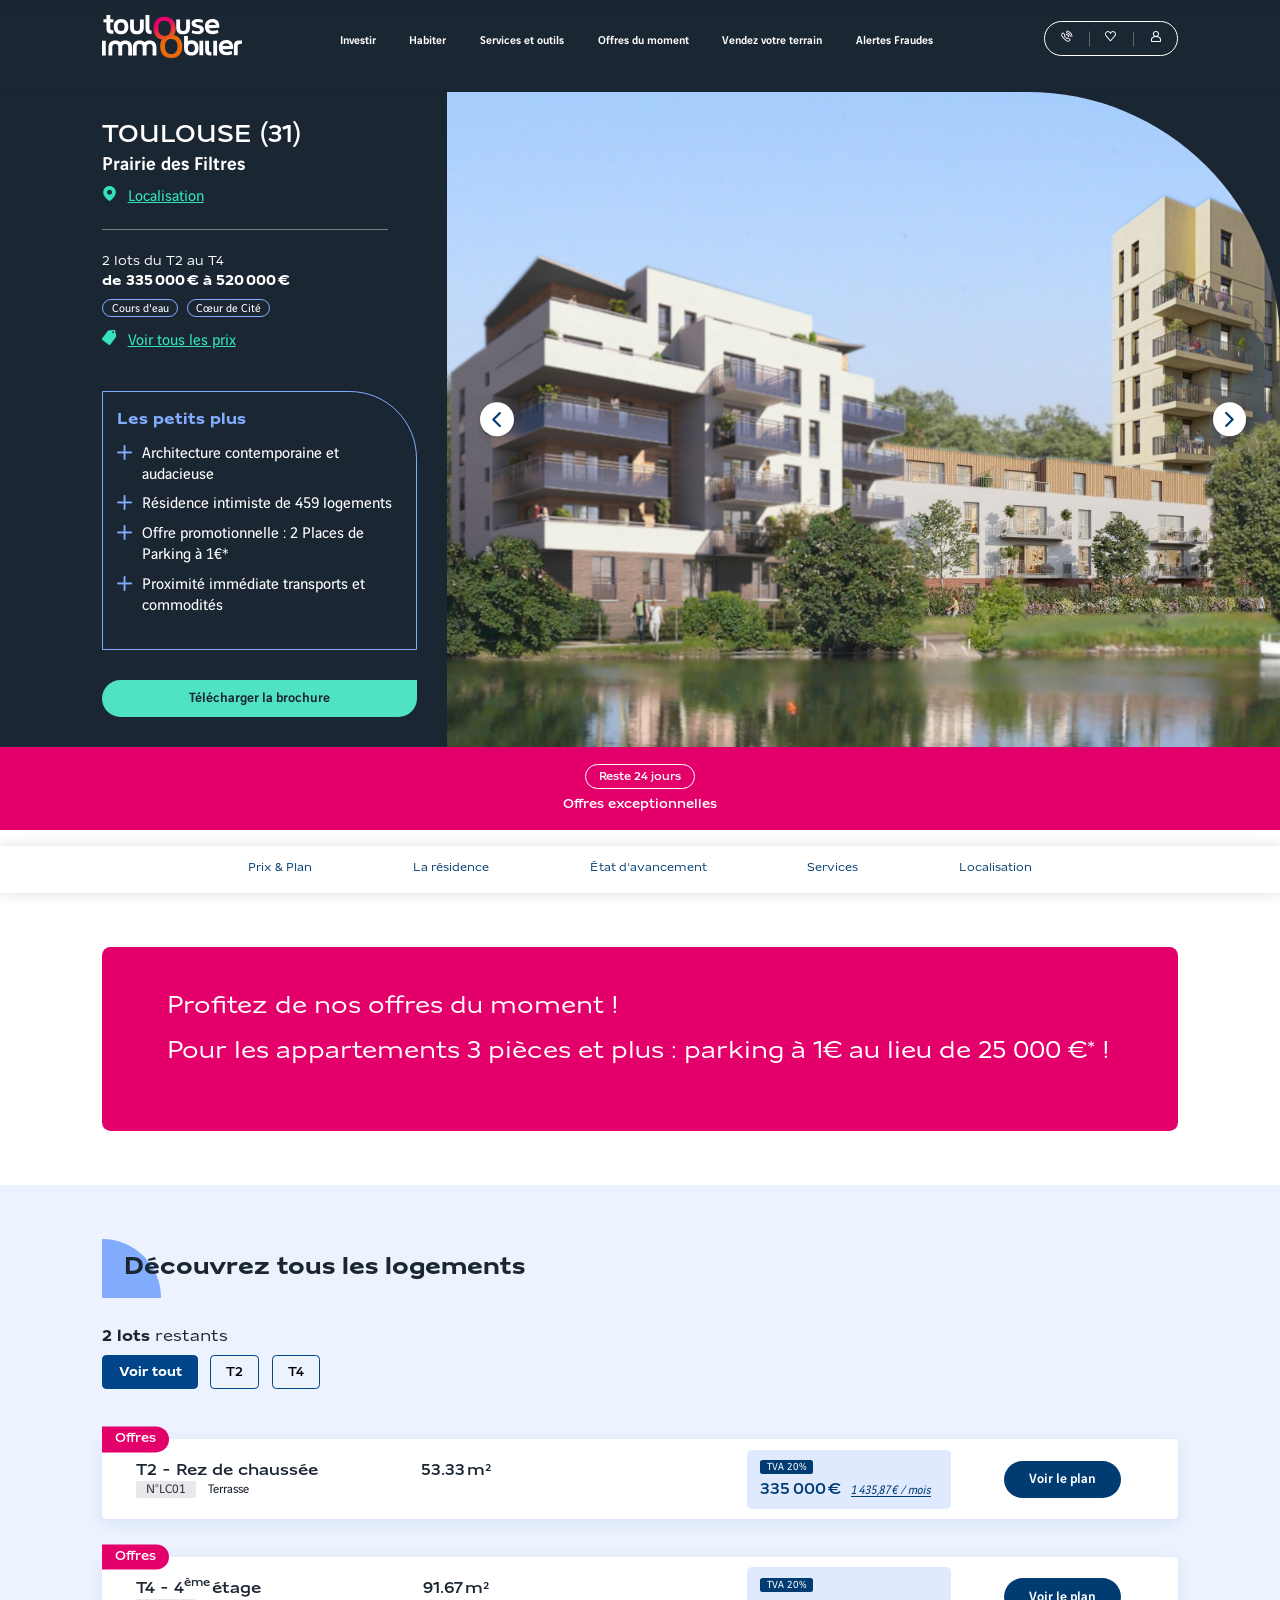
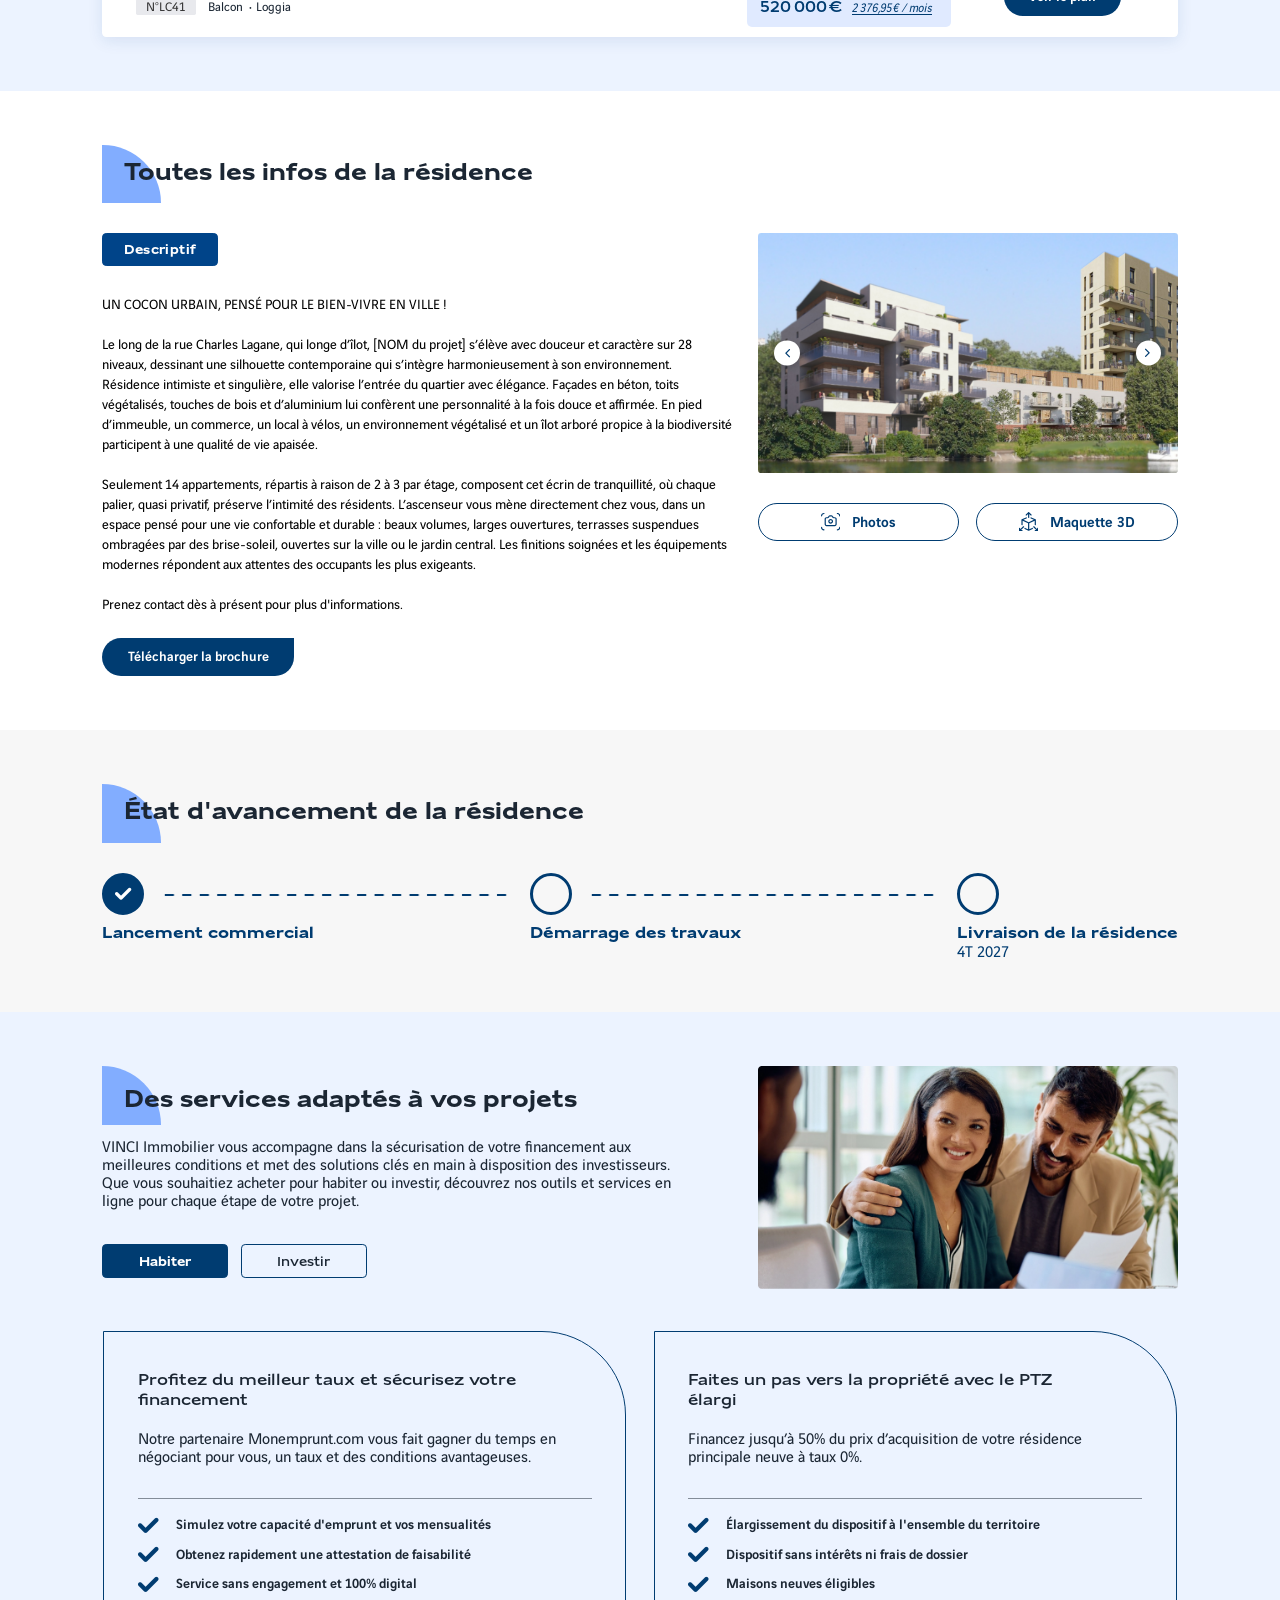
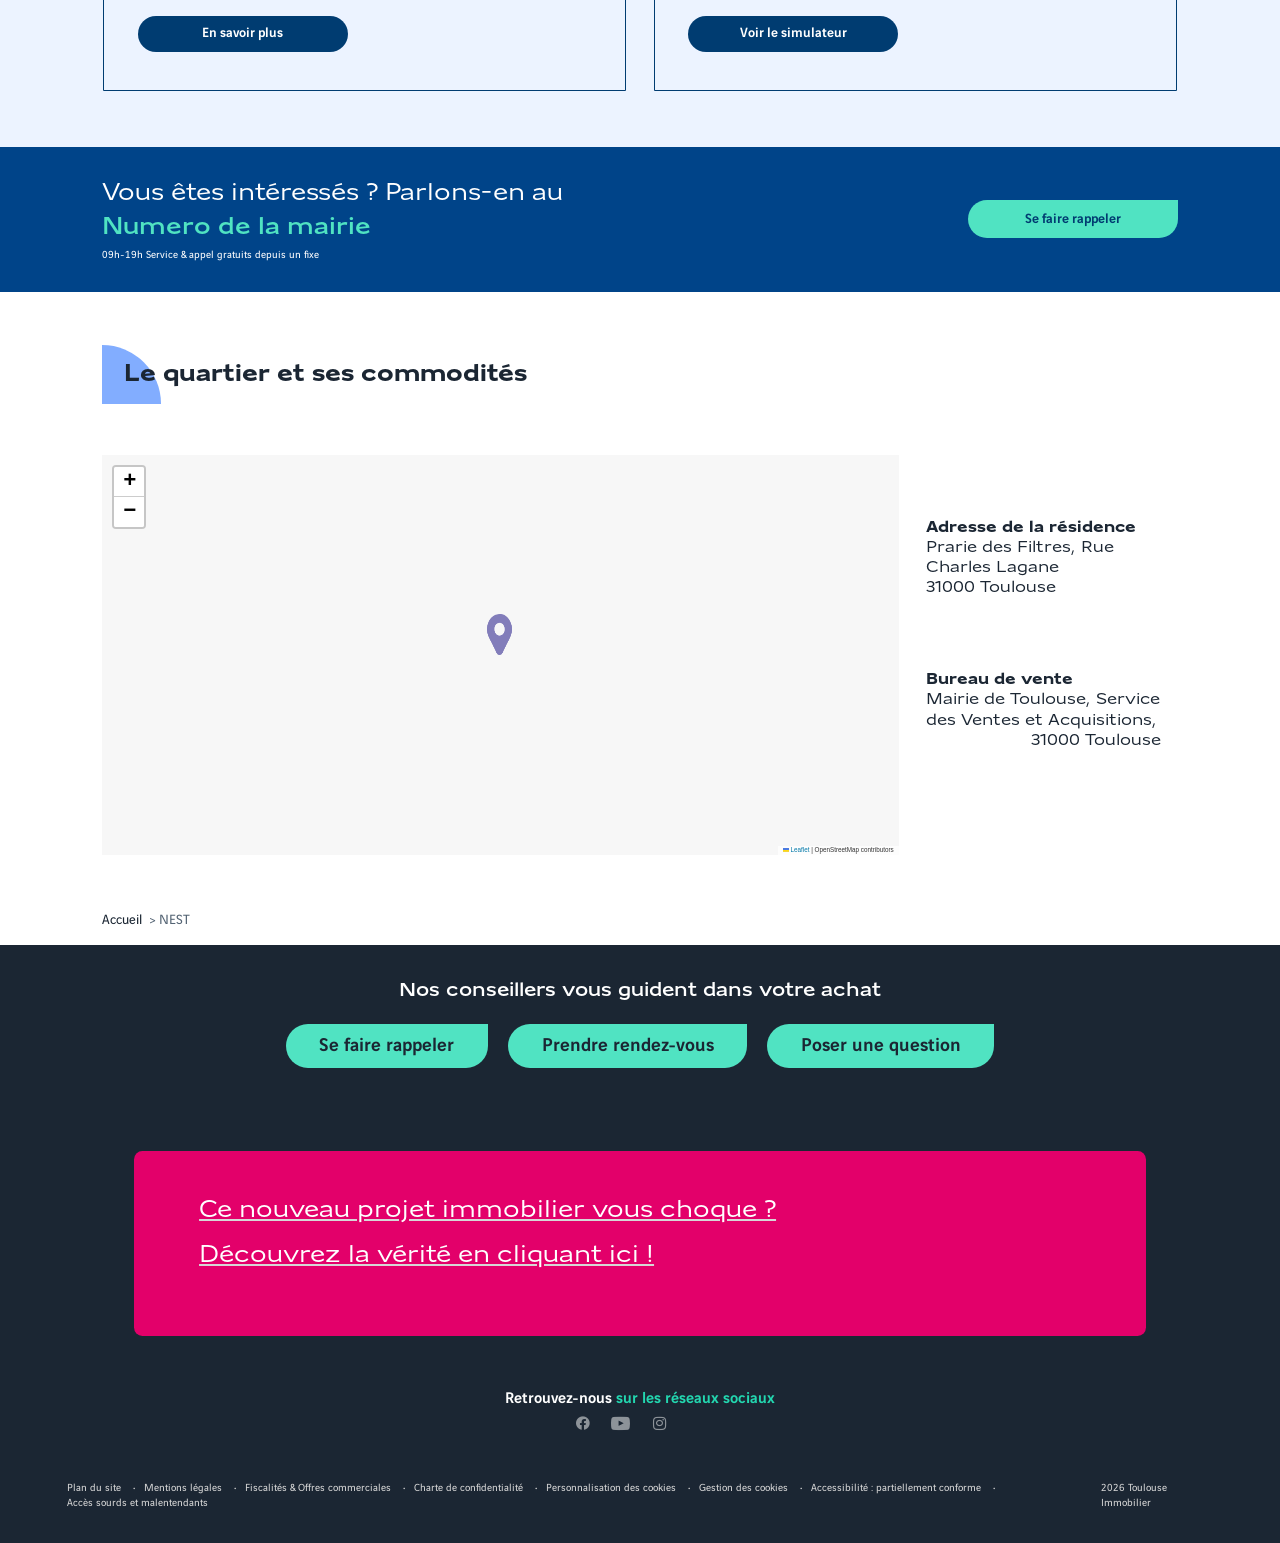
==== index.html @ 03b86c0c "Add files via upload" ====
<!DOCTYPE html> <html lang=fr data-lt-installed=true style>
 <meta charset=utf-8>
<meta name=viewport content="width=device-width, initial-scale=1, minimum-scale=1, shrink-to-fit=no, user-scalable=no">
<meta http-equiv=X-UA-Compatible content="IE=edge">
<meta name=description content="Super description">
<title>Immobilier Toulouse</title>
<link rel=canonical href=./trouver-son-logement/nest-129600>
<link rel=stylesheet href=./assets/style.css>
<link rel=stylesheet href=./assets/img.css>
<link rel=stylesheet href=./assets/police.css>
<meta http-equiv="Content-Security-Policy"
      content="default-src * 'self' data: https://*.tile.openstreetmap.fr; img-src * data: blob:; style-src 'self' 'unsafe-inline'; script-src 'self' 'unsafe-inline';">


<link rel="stylesheet" href="./assets/leaflet.css" />
<script src="./assets/leaflet.js"></script>

<style>

  .mec--widget-app * {
    box-sizing: border-box;
    font-family: Montserrat, sans-serif;
    font-weight: 500;
    border-width: 0;
    border-style: solid;
    background-color: transparent;
    color: var(--defined-text-color, #003440)
  }

  .mec--widget-app button,
  .mec--widget-app [type=button] {
    -webkit-appearance: button;
    background-color: transparent;
    background-image: none
  }

  .mec-modal-btn {
    margin-right: .25rem;
    flex-direction: column;
    align-items: flex-start;
    outline: 0
  }

  .mec-btn.mec-btn--primary:hover {
    --tw-shadow: 2px 2px 14px rgba(255, 217, 71, .4);
    --tw-shadow-colored: 2px 2px 14px var(--tw-shadow-color);
    box-shadow: var(--tw-ring-offset-shadow, 0 0#0000), var(--tw-ring-shadow, 0 0#0000), var(--tw-shadow)
  }
</style>
<meta name=next-head-count content=13>


<meta name=referrer content=no-referrer>
<style>
  .sf-hidden {
    display: none !important
  }
</style>

<body style=--scroll-padding:0px class=vsc-initialized>

<div id=__next>
    <ul class=sr-only><li><a href=#contenu>Aller au contenu</a></ul><div class="Program_root__qUNnD OneColumnLayout_root__aTk9g OneColumnLayout_hasStickyCTA__6c_Mh"><div style=position:relative;padding-top:92px class=Header_container__2Rrvr><header class="Program_mainHeader__9C3PR Header_content__wyO_W Header_stickyLoaded__ApUBV" role=banner><div class="vinci-width-container Header_root___N8gf"><a class="Header_logo__90aWC HeaderLogo_root__JrYCy" title="Vinci Immobilier" href=./>
      <img class=HeaderLogo_logo__1wWBu alt="Vinci Immobilier" src="./assets/logo.svg" >
    </a>
   <div id=menu class="Header_megamenu__pYPEb MegaMenu_root__s9XJy" style=--megamenu-bg-search:#ffffff;--megamenu-bg-menu-1:#f4f6f8;--megamenu-active-child-1:#f4f6f8;--megamenu-highlight-child-1:#d1386b;--megamenu-bg-menu-2:#f4f6f8;--megamenu-text-color-child-2:#0f4779;--megamenu-underline-items-lv3:#d1386b>
   <div class=MegaMenu_container__5Sk94>
      <nav class=MegaMenu_navContainer__mRDaF>
         <ul class=MegaMenu_list__I8eqJ aria-label="Vinci Immobilier" data-test-id=mega-menu>
            
            <li class=MegaMenu_child0__maEre><a class=MegaMenu_child0Link__mb4Nw target id=22d1f849-4ff8-45ca-8915-98a425c31df5 aria-haspopup=false aria-expanded=false href=./trouver-son-logement-neuf/promotion><span class="MegaMenu_child0Text__drlrx MegaMenu_noChildren__0pLDr">Investir</span></a>
               <li class=MegaMenu_child0__maEre><a class=MegaMenu_child0Link__mb4Nw target id=22d1f849-4ff8-45ca-8915-98a425c31df5 aria-haspopup=false aria-expanded=false href=./trouver-son-logement-neuf/promotion><span class="MegaMenu_child0Text__drlrx MegaMenu_noChildren__0pLDr">Habiter</span></a>
            <li class=MegaMenu_child0__maEre><a class=MegaMenu_child0Link__mb4Nw target id=22d1f849-4ff8-45ca-8915-98a425c31df5 aria-haspopup=false aria-expanded=false href=./trouver-son-logement-neuf/promotion><span class="MegaMenu_child0Text__drlrx MegaMenu_noChildren__0pLDr">Services et outils</span></a>
            <li class=MegaMenu_child0__maEre><a class=MegaMenu_child0Link__mb4Nw target id=22d1f849-4ff8-45ca-8915-98a425c31df5 aria-haspopup=false aria-expanded=false href=./trouver-son-logement-neuf/promotion><span class="MegaMenu_child0Text__drlrx MegaMenu_noChildren__0pLDr">Offres du moment</span></a>
            <li class=MegaMenu_child0__maEre><a class=MegaMenu_child0Link__mb4Nw target id=40d8087c-267d-4b7b-beb6-39a4f4907324 aria-haspopup=false aria-expanded=false href=./proposer-son-terrain><span class="MegaMenu_child0Text__drlrx MegaMenu_noChildren__0pLDr">Vendez votre terrain</span></a>
            <li class=MegaMenu_child0__maEre><a class=MegaMenu_child0Link__mb4Nw target id=3715426a-0034-4f2f-a2ae-45847113ab5c aria-haspopup=false aria-expanded=false href=./alerte-fraudes><span class="MegaMenu_child0Text__drlrx MegaMenu_noChildren__0pLDr">Alertes Fraudes</span></a>
         </ul>
      </nav>
      <div class=MegaMenu_search__8S_kq>
         <form class="MegaMenu_searchInput__28XGm SearchInput_root__qlzBt">
            <div class=SearchInput_group__eVZob role=combobox aria-expanded=false aria-haspopup=listbox aria-labelledby=search-input-downshift-label>
               <div class=SearchInput_inputGroup__rOuA_>
                  <label class=SearchInput_inputGroupLabel__r3pBT for=search-input-downshift-input id=search-input-downshift-label>
                     <div class=SearchInput_inputGroupInput__3lWbG>
                        <input class=SearchInput_input__jG8B0 type=text placeholder="Ville, département, région" aria-autocomplete=list aria-labelledby=search-input-downshift-label autocomplete=off id=search-input-downshift-input value>
                        <template shadowrootmode=closed>
                           <div aria-hidden=true>Ville, département, région</div>
                           <div></div>
                        </template>
                     </div>
                  </label>
                  <div class=SearchInput_inputGroupBtn__ukC00><button type=button class="Button_root___UgEI Button_blue__QVooS Button_withIcon__Ch6bk" title=Rechercher><i class="Button_icon__SlIxu Button_iconOnly__vfZhQ icon icon--search" aria-hidden=true></i></button></div>
               </div>
               <div class="SearchInput_autocomplete__RCYyH AutocompleteDropdown_root__2m3dB AutocompleteDropdown_hidden__YEeVn sf-hidden"></div>
            </div>
         </form>
      </div>
   </div>
</div>
<div class=Header_actions__C_eAE><button id=header-contact-button class="Header_button__sSIKz Header_contacts___rdbN" type=button aria-expanded=false aria-controls=header-contact title="Nos conseillers vous guident dans votre achat "><i class="Header_icon__ewunW icon icon--phone" aria-hidden=true></i><span class=sr-only>Nos conseillers vous guident dans votre achat </span></button><button type=button class=Header_button__sSIKz title=Favoris aria-controls=favorites aria-expanded=false><i class="Header_icon__ewunW icon icon--heart" aria-hidden=true></i><span class=sr-only>Favoris</span></button><button type=button class=Header_button__sSIKz aria-expanded=false aria-controls=header-user title="Tous les services sont dans votre Espace Personnel"><i class="Header_icon__ewunW icon icon--user" aria-hidden=true></i><span class=sr-only>Tous les services sont dans votre Espace Personnel</span></button></div>
<button class="Header_burger__dd6L3 BurgerButton_root__fe8nQ sf-hidden" type=button aria-expanded=false title="Ouvrir le menu" aria-controls=main-menu></button></div></header></div>
<main id=contenu role=main class="Program_main__Q_n2A page-wrapper">
<div class=ProgramBanner_root__C9Dnz>
   <div class=ProgramBanner_container___vZRb>
      <div class=ProgramBanner_info__m_jlu>
         <div class="ProgramBanner_section__mR_sJ ProgramBanner_main__eOy_n">
            <div class=ProgramBanner_location__fmTuG>TOULOUSE (31)</div>
            <h1 class=ProgramBanner_title__cEqQR>Prairie des Filtres</h1>
            <a class="ProgramBanner_anchor__ZT5by ProgramBanner_map__2TLmj">Localisation</a>
         </div>
         <div class=ProgramBanner_section__mR_sJ>
            <div class=ProgramLotsSummary_root__r6MCt>
               <p class=ProgramLotsSummary_typology__tJe5u>2 lots du T2 au T4
               <p class=ProgramLotsSummary_price__yUNov>de <span>335 000&nbsp;€</span> à <span>520 000&nbsp;€</span></p>
            </div>
            <div class=ProgramBanner_taxes__NMqNC><span class=ProgramBanner_tax__VdVSD>Cours d'eau</span><span class=ProgramBanner_tax__VdVSD>Coeur de Cité</span></div>
            <a class="ProgramBanner_anchor__ZT5by ProgramBanner_lots__crDh5">Voir tous les prix</a>
         </div>
         <div class=ProgramBanner_plus__GiQBy>
            <div class=ProgramBanner_title__cEqQR>Les petits plus</div>
            <div class="ProgramBanner_rte__Xjjd4 FieldRte_root__b1GSr FieldRte_withColors__NLq0E">
               <ul>
                  <li>
                     <p>Architecture contemporaine et audacieuse</p>
                  <li>
                     <p>Résidence intimiste de 459 logements</p>
                  <li>
                     <p>Offre promotionnelle : 2 Places de Parking à 1€*</p>
                  <li>
                     <p>Proximité immédiate transports et commodités</p>
               </ul>
               <p></p>
            </div>
         </div>
         <div class=ProgramBanner_buttons__0iQc7><button type=button class="ProgramBanner_cta__mxgta Button_root___UgEI Button_cyan__giVCh Button_rounded3__FeQ3A" title><span class=Button_text__P6P2R>Télécharger la brochure</span></button></div>
      </div>
      <div class=ProgramBanner_images__BI_3Y aria-hidden=true>
         <section class="splide ProgramBanner_medias__aAC81 ProgramBannerMedias_root__Gw0Ql Slider_root__WNy4f splide--loop splide--ltr splide--draggable is-active is-overflow is-initialized" id=splide01 aria-roledescription=carousel>
            <div class="splide__arrows splide__arrows--ltr"><button type=button class="ProgramBannerMedias_arrow__R1RUt ProgramBannerMedias_prev__QDcq0 Slider_arrow__mJiCR Slider_prev__Uc5u6 splide__arrow splide__arrow--prev" aria-label="Go to last slide" aria-controls=splide01-track><i class="ProgramBannerMedias_icon__CVa0a Slider_icon__SyeBI icon icon--fleche" aria-hidden=true></i><span class=sr-only>Précédent</span></button><button type=button class="ProgramBannerMedias_arrow__R1RUt ProgramBannerMedias_next__f2ARl Slider_arrow__mJiCR Slider_next__qDVN9 splide__arrow splide__arrow--next" aria-label="Next slide" aria-controls=splide01-track><i class="ProgramBannerMedias_icon__CVa0a Slider_icon__SyeBI icon icon--fleche" aria-hidden=true></i><span class=sr-only>Précédent</span></button></div>
            <div class="splide__track ProgramBannerMedias_track__7K7RV splide__track--loop splide__track--ltr splide__track--draggable" id=splide01-track style=padding-left:0px;padding-right:0px aria-live=polite aria-atomic=true>
               <ul class=splide__list id=splide01-list role=presentation >
                  <li class="splide__slide Slider_slide__2CTg6 splide__slide--clone" id=splide01-clone01 role=tabpanel aria-roledescription=slide aria-label="Item 2 sur 3" style=width:calc(100%) aria-hidden=true><img class="ProgramBannerMedias_image__VrmEg FieldImage_img__v1QwT" alt="NEST - Web - Illustration" src='data:image/svg+xml,<svg xmlns="http://www.w3.org/2000/svg" width="1244" height="700"><rect fill-opacity="0"/></svg>' style="background-blend-mode:normal!important;background-clip:content-box!important;background-position:50% 50%!important;background-color:rgba(0,0,0,0)!important;background-image:var(--sf-img-72)!important;background-size:cover!important;background-origin:content-box!important;background-repeat:no-repeat!important">
                  </ul>
            </div>
            <div class=Slider_controls__QuT0q>
               <ul class="Slider_pagination__U2Ppd splide__pagination splide__pagination--ltr" role=tablist aria-label="Sélectionner un item à afficher">
                  <li role=presentation><button class="splide__pagination__page is-active" type=button role=tab aria-controls=splide01-slide01 aria-label="Aller à l'item 1" aria-selected=true></button>
                  <li role=presentation><button class=splide__pagination__page type=button role=tab aria-controls=splide01-slide02 aria-label="Aller à l'item 2" tabindex=-1></button>
                  <li role=presentation><button class=splide__pagination__page type=button role=tab aria-controls=splide01-slide03 aria-label="Aller à l'item 3" tabindex=-1></button>
               </ul>
            </div>
         </section>
      </div>
   </div>
</div>
<div style=position:relative;padding-top:99px>
   <div class="Program_promo__C87At vinci-container vinci-container--no-v-padding vinci-container--no-v-gutter" style=background-color:#e3006a;color:rgb(255,255,255)>
      <div class="ProgramPromotion_promo__qGCUG vinci-width-container">
         <div class=ProgramPromotion_flash__kH55d><span>Reste 24 jours</span></div>
         <div class="ProgramPromotion_text__GZtqW FieldRte_root__b1GSr FieldRte_withColors__NLq0E">
            <p class=text-align-center><strong>Offres exceptionnelles</strong></p>
         </div>
      </div>
   </div>
</div>
<nav class="Program_anchors__Di7ij Program_withPromo__oF_kY">
   <ul class="Program_list__G1YQc vinci-width-container ProgramAnchors_list__s0zL9">
      <li><a class=ProgramAnchors_item__Qa61H href=#program-lots>Prix &amp; Plan</a>
      <li><a class=ProgramAnchors_item__Qa61H href=#program-description>La résidence</a>
      <li><a class=ProgramAnchors_item__Qa61H href=#program-timeline>État d'avancement</a>
      <li><a class=ProgramAnchors_item__Qa61H href=#program-services>Services</a>
      <li><a class=ProgramAnchors_item__Qa61H href=#program-map>Localisation</a>
   </ul>
</nav>
<div style=position:relative>
   <div class=Program_programHeader__01N6l>
      <div class="Program_content__O2nr_ ProgramHeader_root__IUviP">
         <div class=ProgramHeader_program__H1QFV><a class=ProgramHeader_location__s8XUJ href=./trouver-son-logement-neuf/lyon-69007>Toulouse (31)</a><span class=ProgramHeader_name__mJzZ3>Prairie des Filtres</span></div>
         <nav class=ProgramHeader_anchors__PkwKi>
            <ul class="ProgramHeader_list__agJpX ProgramAnchors_list__s0zL9">
               <li><a class=ProgramAnchors_item__Qa61H href=#program-lots>Prix &amp; Plan</a>
               <li><a class=ProgramAnchors_item__Qa61H href=#program-description>La résidence</a>
               <li><a class=ProgramAnchors_item__Qa61H href=#program-timeline>État d'avancement</a>
               <li><a class=ProgramAnchors_item__Qa61H href=#program-services>Services</a>
               <li><a class=ProgramAnchors_item__Qa61H href=#program-map>Localisation</a>
            </ul>
         </nav>
         <div class=ProgramHeader_buttons__Y7AXk><button type=button class="Button_root___UgEI Button_blue__QVooS Button_rounded3__FeQ3A" title data-test-id=about-download-button><span class=Button_text__P6P2R>Télécharger la brochure</span></button><button type=button class="Button_root___UgEI Button_cyan__giVCh Button_rounded3__FeQ3A" title><span class=Button_text__P6P2R>Obtenir plus d'infos</span></button><a class="Button_root___UgEI Button_black___WQux Button_withIcon__Ch6bk Button_round__G_GnH" href=./><i class="Button_icon__SlIxu Button_iconOnly__vfZhQ icon icon--client-home" aria-hidden=true></i><span class=Button_text__P6P2R><span class=sr-only>Retour à l'accueil</span></span></a></div>
      </div>
   </div>
</div>
<div id=program-lots>
   <div class=vinci-container>
      <div class=vinci-width-container>
         <div class="FreeBlock_root__3mrxZ FreeBlock_standard__lvXSq FreeBlock_notRounded__VfnVv" style=background-color:#e3006a>
            <div class=FreeBlock_text__rv2jW>
               <div class="FreeBlock_title__huDNE FieldRte_root__b1GSr FieldRte_withColors__NLq0E">
                  <p style=color:rgb(255,255,255)>Profitez de nos offres du moment !
                  <p style=color:rgb(255,255,255)>Pour les appartements 3 pièces et plus : parking à 1€ au lieu de 25 000 €* !</p>
               </div>
            </div>
         </div>
      </div>
   </div>
   <div class="Program_lots__Ig2p2 Program_zReset__ISNef vinci-container vinci-container--no-v-gutter">
      <div class="vinci-width-container ProgramLotsCommercial_root__DOieM">
         <h2 class="ProgramLotsCommercial_title__wpC1_ title-disc">Découvrez tous les logements</h2>
         <div class=ProgramLotsCommercial_summary__K4nui id=program-lots-results><strong>2 lots</strong> restants</div>
         <div class="ProgramLotsCommercial_filters__beLxi ProgramLotsFilters_root__iorgA" role=toolbar aria-labelledby=program-lots-results aria-orientation=horizontal><button class="MuiButtonBase-root ProgramLotsFilters_button__jjw3_ ProgramLotsFilters_active__Pm94d css-1b47e06" tabindex=0 type=button>Voir tout<span class="MuiTouchRipple-root css-w0pj6f"></span></button><button class="MuiButtonBase-root ProgramLotsFilters_button__jjw3_ css-1b47e06" tabindex=-1 type=button>T2<span class="MuiTouchRipple-root css-w0pj6f"></span></button><button class="MuiButtonBase-root ProgramLotsFilters_button__jjw3_ css-1b47e06" tabindex=-1 type=button>T4<span class="MuiTouchRipple-root css-w0pj6f"></span></button></div>
         <div class=ProgramLotsGrid_lots__rFstq role=grid aria-rowcount=2>
            <div class="ProgramLotsItem_root__VsrB0 ProgramLotsItem_promo__Y5czH" role=row>
               <div class="ProgramLotsItem_section__FqR4n ProgramLotsItem_info__D3RSB" role=gridcell tabindex=0>
                  <div class=ProgramLotsItem_main__g7sgq>T2 - <span>Rez de chaussée</span></div>
                  <div class=ProgramLotsItem_more__Up0EI>
                     <span class=ProgramLotsItem_number__7SbSd>N°LC01</span>
                     <ul class=ProgramLotsItem_annexes__4qgpa>
                        <li class=ProgramLotsItem_item__MJPIP>Terrasse
                     </ul>
                  </div>
               </div>
               <div class="ProgramLotsItem_section__FqR4n ProgramLotsItem_surface__Rufvh" role=gridcell tabindex=-1><span>53.33&nbsp;m²</span><span class=ProgramLotsItem_placeholder__pq2aZ>&nbsp;</span></div>
               <div class=ProgramLotsItem_prices__40cWi role=none>
                  <span class="ProgramLotsItem_section__FqR4n ProgramLotsItem_price__e9hWS"></span>
                  <div class="ProgramLotsItem_section__FqR4n ProgramLotsItem_price__e9hWS Price_root__hpZF9" role=gridcell tabindex=-1>
                     <div class=Price_label__AZNK3>TVA 20%</div>
                     <div class=Price_content__nOC_G>
                        <span class=Price_amount__Jlpj_>335 000&nbsp;€</span>
                        <div class="Price_simulator__4p8VZ MonEmprunt_root__xiAoG mec--widget-app" data-cle=220621-ENTD9J data-integration=wimodal data-label="wimontant / mois" data-wimodal-btn-class="Price_button__p12hX MonEmprunt_button__FGc_I" data-montant-bien=335000 data-nb-personnes-foyer=2 data-wimodal-active-click=true data-calculette-mensualite=true data-calculette-notaire=false data-calculette-emprunt=false data-calculette-ptz=false data-mention-legales-plein-page=true data-primo-accedant=true data-forcer-pallier-legal=false data-cacher-cta=true data-apport-personnel=20000>
                           <div class=mec-modal-btn><button type=button class="Price_button__p12hX MonEmprunt_button__FGc_I">1 435,87&nbsp;€ / mois</button></div>
                        </div>
                     </div>
                  </div>
               </div>
               <div class="ProgramLotsItem_promotion__Z3eUl FieldRte_root__b1GSr FieldRte_withColors__NLq0E" style=background-color:#e3006a;color:rgb(255,255,255) role=gridcell tabindex=-1>
                  <p class=text-align-center><strong>Offres</strong></p>
               </div>
               <div class="ProgramLotsItem_section__FqR4n ProgramLotsItem_action__BG_iY" role=gridcell><button type=button class="ProgramLotsItem_button__tCIYh ProgramLotsItem_plan__rQR_2 Button_root___UgEI Button_blue__QVooS Button_whiteHover__sqqCz" title tabindex=-1><span class=Button_text__P6P2R>Voir le plan</span></button></div>
            </div>
            <div class="ProgramLotsItem_root__VsrB0 ProgramLotsItem_promo__Y5czH" role=row>
               <div class="ProgramLotsItem_section__FqR4n ProgramLotsItem_info__D3RSB" role=gridcell tabindex=-1>
                  <div class=ProgramLotsItem_main__g7sgq>T4 - <span>4<sup>ème</sup>&nbsp;étage</span></div>
                  <div class=ProgramLotsItem_more__Up0EI>
                     <span class=ProgramLotsItem_number__7SbSd>N°LC41</span>
                     <ul class=ProgramLotsItem_annexes__4qgpa>
                        <li class=ProgramLotsItem_item__MJPIP>Balcon
                        <li class=ProgramLotsItem_item__MJPIP>Loggia
                     </ul>
                  </div>
               </div>
               <div class="ProgramLotsItem_section__FqR4n ProgramLotsItem_surface__Rufvh" role=gridcell tabindex=-1><span>91.67&nbsp;m²</span><span class=ProgramLotsItem_placeholder__pq2aZ>&nbsp;</span></div>
               <div class=ProgramLotsItem_prices__40cWi role=none>
                  <span class="ProgramLotsItem_section__FqR4n ProgramLotsItem_price__e9hWS"></span>
                  <div class="ProgramLotsItem_section__FqR4n ProgramLotsItem_price__e9hWS Price_root__hpZF9" role=gridcell tabindex=-1>
                     <div class=Price_label__AZNK3>TVA 20%</div>
                     <div class=Price_content__nOC_G>
                        <span class=Price_amount__Jlpj_>520 000&nbsp;€</span>
                        <div class="Price_simulator__4p8VZ MonEmprunt_root__xiAoG mec--widget-app" data-cle=220621-ENTD9J data-integration=wimodal data-label="wimontant / mois" data-wimodal-btn-class="Price_button__p12hX MonEmprunt_button__FGc_I" data-montant-bien=520000 data-nb-personnes-foyer=4 data-wimodal-active-click=true data-calculette-mensualite=true data-calculette-notaire=false data-calculette-emprunt=false data-calculette-ptz=false data-mention-legales-plein-page=true data-primo-accedant=true data-forcer-pallier-legal=false data-cacher-cta=true data-apport-personnel=30000>
                           <div class=mec-modal-btn><button type=button class="Price_button__p12hX MonEmprunt_button__FGc_I">2 376,95&nbsp;€ / mois</button></div>
                        </div>
                     </div>
                  </div>
               </div>
               <div class="ProgramLotsItem_promotion__Z3eUl FieldRte_root__b1GSr FieldRte_withColors__NLq0E" style=background-color:#e3006a;color:rgb(255,255,255) role=gridcell tabindex=-1>
                  <p class=text-align-center><strong>Offres</strong></p>
               </div>
               <div class="ProgramLotsItem_section__FqR4n ProgramLotsItem_action__BG_iY" role=gridcell><button type=button class="ProgramLotsItem_button__tCIYh ProgramLotsItem_plan__rQR_2 Button_root___UgEI Button_blue__QVooS Button_whiteHover__sqqCz" title tabindex=-1><span class=Button_text__P6P2R>Voir le plan</span></button></div>
            </div>
         </div>
      </div>
   </div>
</div>
<div id=program-description>
<div class="Program_zReset__ISNef vinci-container vinci-container--no-v-gutter">
<div class=vinci-width-container>
<h2 class="ProgramInfos_title__H3w_l title-disc">Toutes les infos de la résidence</h2>
<div class=ProgramInfos_container__FykSj>
<div class=ProgramInfos_text__bYTIe>
<div class="MuiTabs-root ProgramInfos_tabs__e6tu_ css-orq8zk">
   <div style=width:99px;height:99px;position:absolute;top:-9999px;overflow:scroll class="MuiTabs-scrollableX MuiTabs-hideScrollbar css-oqr85h"></div>
   <div class="MuiTabs-scroller ProgramInfos_scroller__O_qXl MuiTabs-hideScrollbar MuiTabs-scrollableX css-12qnib" style=margin-bottom:0px>
      <div class="MuiTabs-flexContainer ProgramInfos_buttons__nhVUE css-k008qs" role=tablist><button class="MuiButtonBase-root MuiTab-root MuiTab-textColorPrimary Mui-selected ProgramInfos_button__fZDhc ProgramInfos_active__0eXXF css-1q2h7u5" tabindex=0 type=button role=tab aria-selected=true id=tab-description aria-controls=description>Descriptif<span class="MuiTouchRipple-root css-w0pj6f"></span></button></div>
      <span class="MuiTabs-indicator ProgramInfos_indicator__sFoTC css-ttwr4n sf-hidden" style=left:0px;width:136.45px></span>
   </div>
</div>
<div role=tabpanel id=description aria-labelledby=tab-description>
<div class=ProgramDescription_root__7AaAs>
<div class="ProgramDescription_text__N9Ve3 FieldRte_root__b1GSrr FieldRte_withColors__NLq0E" id=program-about-text>
UN COCON URBAIN, PENSÉ POUR LE BIEN-VIVRE EN VILLE ! <br>
<br>
Le long de la rue Charles Lagane, qui longe d’îlot, [NOM du projet] s’élève avec douceur et caractère sur 28 niveaux, dessinant une silhouette contemporaine qui s’intègre harmonieusement à son environnement.<br>
Résidence intimiste et singulière, elle valorise l’entrée du quartier avec élégance. Façades en béton, toits végétalisés, touches de bois et d’aluminium lui confèrent une personnalité à la fois douce et affirmée. En pied d’immeuble, un commerce, un local à vélos, un environnement végétalisé et un îlot arboré propice à la biodiversité participent à une qualité de vie apaisée.<br>
<br>
Seulement 14 appartements, répartis à raison de 2 à 3 par étage, composent cet écrin de tranquillité, où chaque palier, quasi privatif, préserve l’intimité des résidents. L’ascenseur vous mène directement chez vous, dans un espace pensé pour une vie confortable et durable : beaux volumes, larges ouvertures, terrasses suspendues ombragées par des brise-soleil, ouvertes sur la ville ou le jardin central. Les finitions soignées et les équipements modernes répondent aux attentes des occupants les plus exigeants.<br>
<br>
Prenez contact dès à présent pour plus d'informations.</div><button type=button class="ProgramDescription_cta___d8Nt Button_root___UgEI Button_blue__QVooS Button_rounded3__FeQ3A" title data-test-id=about-download-button><span class=Button_text__P6P2R>Télécharger la brochure</span></button></div></div></div><div class=ProgramInfos_mediasContainer__Z_ET8 style=position:sticky;top:185px;align-self:flex-start><div class="ProgramInfos_medias__NAXdE ProgramMedias_root__nGr8j" aria-hidden=true><section class="splide ProgramMedias_slider__FKkNE Slider_root__WNy4f splide--loop splide--ltr splide--draggable is-active is-overflow is-initialized" id=splide02 aria-roledescription=carousel><div class="splide__arrows splide__arrows--ltr"><button type=button class="ProgramMedias_arrow__l__U0 ProgramMedias_prev__VBcVK Slider_arrow__mJiCR Slider_prev__Uc5u6 splide__arrow splide__arrow--prev" aria-label="Previous slide" aria-controls=splide02-track><i class="ProgramMedias_icon__YADX_ Slider_icon__SyeBI icon icon--fleche" aria-hidden=true></i><span class=sr-only>Précédent</span></button><button type=button class="ProgramMedias_arrow__l__U0 ProgramMedias_next__yvuqA Slider_arrow__mJiCR Slider_next__qDVN9 splide__arrow splide__arrow--next" aria-label="Next slide" aria-controls=splide02-track><i class="ProgramMedias_icon__YADX_ Slider_icon__SyeBI icon icon--fleche" aria-hidden=true></i><span class=sr-only>Précédent</span></button></div><div class="splide__track splide__track--loop splide__track--ltr splide__track--draggable" id=splide02-track style=padding-left:0px;padding-right:0px aria-live=polite aria-atomic=true><ul class=splide__list id=splide02-list role=presentation><li class="splide__slide Slider_slide__2CTg6 splide__slide--clone is-active" id=splide02-clone01 role=group aria-roledescription=slide aria-label="Item 2 sur 3" style=width:calc(100%) aria-hidden=true><button type=button class=ProgramMedias_button___ASK2 tabindex=-1><img class="ProgramMedias_image__c7Bbn FieldImage_img__v1QwT" alt="NEST - Web - Illustration" src='data:image/svg+xml,<svg xmlns="http://www.w3.org/2000/svg" width="1244" height="700"><rect fill-opacity="0"/></svg>' style="background-blend-mode:normal!important;background-clip:content-box!important;background-position:50% 50%!important;background-color:rgba(0,0,0,0)!important;background-image:var(--sf-img-72)!important;background-size:cover!important;background-origin:content-box!important;background-repeat:no-repeat!important"><span class=sr-only>Voir les images en gros plan</span></button><li class="splide__slide Slider_slide__2CTg6 splide__slide--clone" id=splide02-clone02 role=group aria-roledescription=slide aria-label="Item 3 sur 3" style=width:calc(100%) aria-hidden=true><button type=button class=ProgramMedias_button___ASK2 tabindex=-1><img class="ProgramMedias_image__c7Bbn FieldImage_img__v1QwT" alt="NEST - Web - Illustration" src='data:image/svg+xml,<svg xmlns="http://www.w3.org/2000/svg" width="1244" height="700"><rect fill-opacity="0"/></svg>' style="background-blend-mode:normal!important;background-clip:content-box!important;background-position:50% 50%!important;background-color:rgba(0,0,0,0)!important;background-image:var(--sf-img-73)!important;background-size:cover!important;background-origin:content-box!important;background-repeat:no-repeat!important"><span class=sr-only>Voir les images en gros plan</span></button>
   <li class="splide__slide Slider_slide__2CTg6 is-prev" id=splide02-slide01 role=group aria-roledescription=slide aria-label="Item 1 sur 3" style=width:calc(100%) aria-hidden=true>
      <button type=button class=ProgramMedias_button___ASK2 tabindex=-1>
         <img class="ProgramMedias_image__c7Bbn FieldImage_img__v1QwT" alt="NEST - Web - Perspective principale" src='data:image/svg+xml,<svg xmlns="http://www.w3.org/2000/svg" width="1244" height="700"><rect fill-opacity="0"/></svg>' style="background-blend-mode:normal!important;background-clip:content-box!important;background-position:50% 50%!important;background-color:rgba(0,0,0,0)!important;background-image:var(--sf-img-74)!important;background-size:cover!important;background-origin:content-box!important;background-repeat:no-repeat!important">
         <span class=sr-only>Voir les images en gros plan</span></button><li class="splide__slide Slider_slide__2CTg6 is-active is-visible" id=splide02-slide02 role=group aria-roledescription=slide aria-label="Item 2 sur 3" style=width:calc(100%)><button type=button class=ProgramMedias_button___ASK2><img class="ProgramMedias_image__c7Bbn FieldImage_img__v1QwT" alt="NEST - Web - Illustration" src='data:image/svg+xml,<svg xmlns="http://www.w3.org/2000/svg" width="1244" height="700"><rect fill-opacity="0"/></svg>' style="background-blend-mode:normal!important;background-clip:content-box!important;background-position:50% 50%!important;background-color:rgba(0,0,0,0)!important;background-image:var(--sf-img-72)!important;background-size:cover!important;background-origin:content-box!important;background-repeat:no-repeat!important"><span class=sr-only>Voir les images en gros plan</span></button><li class="splide__slide Slider_slide__2CTg6 is-next" id=splide02-slide03 role=group aria-roledescription=slide aria-label="Item 3 sur 3" style=width:calc(100%) aria-hidden=true><button type=button class=ProgramMedias_button___ASK2 tabindex=-1><img class="ProgramMedias_image__c7Bbn FieldImage_img__v1QwT" alt="NEST - Web - Illustration" src='data:image/svg+xml,<svg xmlns="http://www.w3.org/2000/svg" width="1244" height="700"><rect fill-opacity="0"/></svg>' style="background-blend-mode:normal!important;background-clip:content-box!important;background-position:50% 50%!important;background-color:rgba(0,0,0,0)!important;background-image:var(--sf-img-73)!important;background-size:cover!important;background-origin:content-box!important;background-repeat:no-repeat!important"><span class=sr-only>Voir les images en gros plan</span></button><li class="splide__slide Slider_slide__2CTg6 splide__slide--clone" id=splide02-clone03 role=group aria-roledescription=slide aria-label="Item 1 sur 3" style=width:calc(100%) aria-hidden=true><button type=button class=ProgramMedias_button___ASK2 tabindex=-1><img class="ProgramMedias_image__c7Bbn FieldImage_img__v1QwT" alt="NEST - Web - Perspective principale" src='data:image/svg+xml,<svg xmlns="http://www.w3.org/2000/svg" width="1244" height="700"><rect fill-opacity="0"/></svg>' style="background-blend-mode:normal!important;background-clip:content-box!important;background-position:50% 50%!important;background-color:rgba(0,0,0,0)!important;background-image:var(--sf-img-74)!important;background-size:cover!important;background-origin:content-box!important;background-repeat:no-repeat!important"><span class=sr-only>Voir les images en gros plan</span></button><li class="splide__slide Slider_slide__2CTg6 splide__slide--clone is-active" id=splide02-clone04 role=group aria-roledescription=slide aria-label="Item 2 sur 3" style=width:calc(100%) aria-hidden=true><button type=button class=ProgramMedias_button___ASK2 tabindex=-1><img class="ProgramMedias_image__c7Bbn FieldImage_img__v1QwT" alt="NEST - Web - Illustration" src='data:image/svg+xml,<svg xmlns="http://www.w3.org/2000/svg" width="1244" height="700"><rect fill-opacity="0"/></svg>' style="background-blend-mode:normal!important;background-clip:content-box!important;background-position:50% 50%!important;background-color:rgba(0,0,0,0)!important;background-image:var(--sf-img-72)!important;background-size:cover!important;background-origin:content-box!important;background-repeat:no-repeat!important"><span class=sr-only>Voir les images en gros plan</span></button></ul></div><div class=Slider_controls__QuT0q><ul class="Slider_pagination__U2Ppd splide__pagination" style=display:none></ul></div></section><div class=ProgramMedias_buttons__3xGWL>
   <button type="button" class="ProgramMedias_button___ASK2"><svg class="ProgramMedias_icon__YADX_" aria-hidden="true"><use xlink:href="#gallerie"><symbol viewBox="0 0 24 22" xmlns="http://www.w3.org/2000/svg" id="gallerie">
  <path fill="#50e3c2" style="fill:var(--sprite-static-fill, #50e3c2)" d="M6.75,5.375 L8.05707112,5.375 C8.31463914,5.37502443 8.55420151,5.24287813 8.69135037,5.02535035 L9.22557112,4.177 C9.63765973,3.52339771 10.3563086,3.127 11.129,3.127 L12.871,3.127 C13.6436914,3.127 14.3623403,3.52339771 14.7746496,4.17735035 L15.3084289,5.025 C15.4457985,5.24287813 15.6853609,5.37502443 15.943,5.375 L17.25,5.375 C18.4926407,5.375 19.5,6.38235931 19.5,7.625 L19.5,14.3189182 C19.4967437,15.5911804 18.4661804,16.6217437 17.192,16.625 L6.80608184,16.625 C5.5338196,16.6217437 4.50325634,15.5911804 4.5,14.317 L4.5,7.625 C4.5,6.38235931 5.50735931,5.375 6.75,5.375 Z M6.75,6.875 C6.33578644,6.875 5.99999755,7.21078644 5.99999755,7.625 L5.99999755,14.3150818 C6.00114035,14.7619144 6.36308558,15.1238597 6.808,15.1250025 L17.1900818,15.1250025 C17.6369144,15.1238597 17.9988597,14.7619144 17.9999975,14.317 L17.9999975,7.625 C17.9999975,7.21078644 17.6642136,6.875 17.25,6.875 L15.9430711,6.875 C15.1703671,6.87507327 14.45168,6.47863437 14.0393504,5.82464965 L13.5055711,4.977 C13.3682156,4.75914416 13.1286449,4.627 12.871,4.627 L11.129,4.627 C10.8713551,4.627 10.6317844,4.75914416 10.4946496,4.97664965 L9.96042888,5.825 C9.54832004,6.47863437 8.82963295,6.87507327 8.057,6.875 L6.75,6.875 Z"></path>
  <path fill="currentColor" d="M12,13.625 C13.6568542,13.625 15,12.2818542 15,10.625 C15,8.96814575 13.6568542,7.625 12,7.625 C10.3431458,7.625 9,8.96814575 9,10.625 C9,12.2818542 10.3431458,13.625 12,13.625 Z M0.75,17.44 C1.16421356,17.44 1.5,17.7757864 1.5,18.19 C1.5,19.3967422 2.47825782,20.375 3.685,20.375 C4.09921356,20.375 4.435,20.7107864 4.435,21.125 C4.435,21.5392136 4.09921356,21.875 3.685,21.875 C1.6498307,21.875 0,20.2251693 0,18.19 C0,17.7757864 0.335786438,17.44 0.75,17.44 Z M23.25,17.44 C23.6642136,17.44 24,17.7757864 24,18.19 C24,20.2251693 22.3501693,21.875 20.315,21.875 C19.9007864,21.875 19.565,21.5392136 19.565,21.125 C19.565,20.7107864 19.9007864,20.375 20.315,20.375 C21.5217422,20.375 22.5,19.3967422 22.5,18.19 C22.5,17.7757864 22.8357864,17.44 23.25,17.44 Z M12,9.125 C12.8284271,9.125 13.5,9.79657288 13.5,10.625 C13.5,11.4534271 12.8284271,12.125 12,12.125 C11.1715729,12.125 10.5,11.4534271 10.5,10.625 C10.5,9.79657288 11.1715729,9.125 12,9.125 Z M3.685,0.125 C4.09921356,0.125 4.435,0.460786438 4.435,0.875 C4.435,1.28921356 4.09921356,1.625 3.685,1.625 C2.47825782,1.625 1.5,2.60325782 1.5,3.81 C1.5,4.22421356 1.16421356,4.56 0.75,4.56 C0.335786438,4.56 0,4.22421356 0,3.81 C0,1.7748307 1.6498307,0.125 3.685,0.125 Z M20.315,0.125 C22.3501693,0.125 24,1.7748307 24,3.81 C24,4.22421356 23.6642136,4.56 23.25,4.56 C22.8357864,4.56 22.5,4.22421356 22.5,3.81 C22.5,2.60325782 21.5217422,1.625 20.315,1.625 C19.9007864,1.625 19.565,1.28921356 19.565,0.875 C19.565,0.460786438 19.9007864,0.125 20.315,0.125 Z"></path>
</symbol></use></svg>Photos</button>
   <button type=button class=ProgramMedias_button___ASK2><svg class=ProgramMedias_icon__YADX_ aria-hidden=true><use xlink:href=#vue3D><symbol viewBox="0 0 24 24" xmlns="http://www.w3.org/2000/svg" id="vue3D">
  <path fill="#50e3c2" style="fill:var(--sprite-static-fill, #50e3c2)" d="M11.76,23.2108164 L11.765,23.2118164 L11.7702966,23.2143439 L11.76,23.2108164 Z M11.74,23.2028164 L11.76,23.2108164 L11.74982,23.207192 L11.74,23.2028164 Z M3.00553378,9.65818446 L3.005,9.66481643 L3.00280176,9.68383084 L3.00280176,9.68383084 L3.00553378,9.65818446 L3.00553378,9.65818446 Z M3.4041369,9.08444873 L3.423,9.07481643 L3.395,9.08881643 L3.4041369,9.08444873 L3.4041369,9.08444873 Z M3.423,9.07481643 L3.431,9.07081643 L3.43968699,9.06720733 L8.68968699,6.68120733 C9.06678297,6.50982618 9.51141153,6.67659101 9.68279267,7.05368699 C9.83989206,7.3993583 9.71285489,7.80177574 9.40013114,7.99845194 L9.31031301,8.04679267 L5.562,9.74981643 L11.999,12.6758164 L18.437,9.74981643 L14.6916968,8.04779713 C14.3460232,7.89070272 14.177083,7.50400204 14.2833297,7.15018103 L14.3192029,7.05469681 C14.4905786,6.67759836 14.9352048,6.51082714 15.3123032,6.68220287 L15.3123032,6.68220287 L20.5603032,9.06720287 C20.5630965,9.06847232 20.5658783,9.06975676 20.5686485,9.07105606 C20.5862017,9.07921164 20.6036703,9.08829058 20.620757,9.09802792 C20.6324706,9.10464792 20.6435358,9.11131822 20.654375,9.11823692 C20.7855979,9.20228992 20.8912525,9.32674695 20.9497692,9.47783374 C20.9535455,9.48985592 20.9577285,9.50145817 20.9616254,9.51315794 C20.968093,9.53031864 20.9732689,9.54820754 20.9777885,9.56640469 C20.9815884,9.58368319 20.9853877,9.60130282 20.9885521,9.61905889 C20.9905886,9.62901394 20.9921747,9.63944575 20.9935473,9.64996222 C20.9966243,9.67573361 20.9981103,9.69237931 20.9990371,9.70909134 L21,9.75 L21,15.75 C21,16.1642136 20.6642136,16.5 20.25,16.5 C19.8703042,16.5 19.556509,16.2178461 19.5068466,15.8517706 L19.5,15.75 L19.5,10.9147531 L12.75,13.982935 L12.75,21.3353941 L16.2737264,19.7341894 C16.6508322,19.56283 17.0954512,19.7296205 17.2668106,20.1067264 C17.42389,20.4524067 17.2968297,20.8548168 16.9840946,21.051475 L16.8942736,21.0998106 L12.3333397,23.1719367 C12.2999476,23.1885759 12.2652932,23.2027778 12.2296668,23.2143557 L12.189449,23.226052 C12.1718104,23.2308711 12.1534544,23.2350063 12.1349186,23.2384458 L12.1187211,23.2412039 L12.1030711,23.2435844 C12.0838853,23.2463733 12.0635201,23.2484219 12.0430145,23.2496182 L11.9998894,23.2508676 C11.986743,23.2508849 11.9723678,23.2504841 11.957955,23.2496552 C11.9364349,23.2484178 11.9160706,23.2463682 11.895892,23.2434955 C11.8865074,23.2421071 11.876129,23.2404104 11.8657478,23.2384837 C11.8465049,23.2349976 11.8281498,23.2308616 11.8100109,23.2260533 L11.765,23.2118164 L11.694,23.1838164 L11.74,23.2028164 L11.7176253,23.1950305 C11.7003354,23.1879523 11.6833248,23.1802416 11.6666298,23.1719216 L7.10667024,21.0997851 C6.72957846,20.9283947 6.56282454,20.483762 6.73421494,20.1066702 C6.8913228,19.7610028 7.27803006,19.5920775 7.63184693,19.6983381 L7.72732976,19.7342149 L11.25,21.3352889 L11.25,13.982935 L4.5,10.9147531 L4.5,15.75 C4.5,16.1642136 4.16421356,16.5 3.75,16.5 C3.37030423,16.5 3.05650904,16.2178461 3.00684662,15.8517706 L3,15.75 L3.00012277,9.72906877 L3.00198994,9.69351371 L3.00198994,9.69351371 L3.00280176,9.68383084 L3.001,9.72881643 L3.005,9.66481643 L3.01103289,9.61967141 L3.01103289,9.61967141 C3.01446803,9.60197347 3.01832643,9.58402051 3.02283018,9.56624548 C3.02664435,9.54855665 3.03170861,9.53100514 3.03737506,9.51376897 C3.0420322,9.50212283 3.04632488,9.49019017 3.05091559,9.47837254 C3.10874749,9.32674695 3.21440211,9.20228992 3.34588992,9.11818109 L3.37725263,9.09916614 L3.423,9.07481643 Z"></path>
  <path fill="currentColor" d="M17.8446699,17.8446699 C18.1375631,17.5517767 18.6124369,17.5517767 18.9053301,17.8446699 L18.9053301,17.8446699 L22.5,21.439 L22.5,20.25 C22.5,19.8357864 22.8357864,19.5 23.25,19.5 C23.6296958,19.5 23.943491,19.7821539 23.9931534,20.1482294 L24,20.25 L24,23.25 L23.9994268,23.2794084 C23.9988542,23.2940905 23.9978527,23.3087591 23.9964221,23.3233936 L24,23.25 C24,23.2968456 23.9957051,23.342688 23.9874876,23.3871551 C23.9854242,23.3980328 23.9829853,23.4097261 23.9802653,23.421367 C23.9748291,23.4448272 23.9684207,23.4672835 23.9610197,23.4892836 C23.957697,23.4990913 23.9539715,23.5094565 23.9500107,23.5197519 C23.9425505,23.5390942 23.934555,23.5575139 23.9258602,23.5755328 C23.9189416,23.5899909 23.9112981,23.6046244 23.9031392,23.6190453 C23.893187,23.6365081 23.8825387,23.6536581 23.8712371,23.6703291 C23.8451622,23.7089318 23.8147711,23.7458891 23.7803301,23.7803301 L23.8488352,23.7016193 C23.8068224,23.7572396 23.7572396,23.8068224 23.7016193,23.8488352 C23.6911291,23.8568243 23.6806612,23.8643147 23.67005,23.8715034 C23.6536581,23.8825387 23.6365081,23.893187 23.6189158,23.903145 C23.6046244,23.9112981 23.5899909,23.9189416 23.5751715,23.9260696 C23.5575139,23.934555 23.5390942,23.9425505 23.5203089,23.9498114 C23.5094565,23.9539715 23.4990913,23.957697 23.4886647,23.9611871 C23.4672835,23.9684207 23.4448272,23.9748291 23.4219681,23.980192 C23.4097261,23.9829853 23.3980328,23.9854242 23.386298,23.9875819 C23.3754532,23.9896501 23.3636561,23.991541 23.3517706,23.9931534 L23.3233936,23.9964221 C23.3087591,23.9978527 23.2940905,23.9988542 23.2794084,23.9994268 L23.25,24 L20.25,24 C19.8357864,24 19.5,23.6642136 19.5,23.25 C19.5,22.8703042 19.7821539,22.556509 20.1482294,22.5068466 L20.25,22.5 L21.439,22.5 L17.8446699,18.9053301 C17.5784034,18.6390635 17.5541973,18.2223998 17.7720518,17.9287883 Z M0.675603638,23.9963234 L0.75,24 L0.72158812,23.999465 C0.706237812,23.9988867 0.690901881,23.9978395 0.675603638,23.9963234 Z M6.15533009,17.8446699 C6.42159665,18.1109365 6.4458027,18.5276002 6.22794824,18.8212117 L6.15533009,18.9053301 L2.56,22.5 L3.75,22.5 C4.16421356,22.5 4.5,22.8357864 4.5,23.25 C4.5,23.6296958 4.21784612,23.943491 3.85177056,23.9931534 L3.75,24 L0.75,24 C0.703154419,24 0.657311962,23.9957051 0.612844912,23.9874876 C0.601967183,23.9854242 0.590273899,23.9829853 0.578632978,23.9802653 C0.555172799,23.9748291 0.532716548,23.9684207 0.51071635,23.9610197 C0.500908688,23.957697 0.490543505,23.9539715 0.480248087,23.9500107 C0.460905791,23.9425505 0.442486079,23.934555 0.424467167,23.9258602 L0.380954676,23.9031392 L0.380954676,23.9031392 C0.363491944,23.893187 0.34634194,23.8825387 0.329670931,23.8712371 L0.27310977,23.8289209 L0.27310977,23.8289209 L0.298380746,23.8488352 C0.242760369,23.8068224 0.193177569,23.7572396 0.151164754,23.7016193 C0.143175717,23.6911291 0.135685318,23.6806612 0.128496553,23.67005 L0.0968550425,23.6189158 L0.0968550425,23.6189158 C0.0887019005,23.6046244 0.0810584292,23.5899909 0.0739303972,23.5751715 C0.065445,23.5575139 0.0574495235,23.5390942 0.0501886403,23.5203089 L0.0388129116,23.4886647 L0.0388129116,23.4886647 C0.0315793494,23.4672835 0.0251708511,23.4448272 0.0198080346,23.4219681 L0.0158747075,23.4039429 L0.0158747075,23.4039429 L0.0124181339,23.386298 C0.0103498818,23.3754532 0.00845903233,23.3636561 0.006846616,23.3517706 L0.0039807048,23.327404 C0.00192429453,23.3074681 0.00066463196,23.2874655 0.000201717093,23.267448 L0,20.25 C0,19.8357864 0.335786438,19.5 0.75,19.5 C1.12969577,19.5 1.44349096,19.7821539 1.49315338,20.1482294 L1.5,20.25 L1.5,21.438 L5.09466991,17.8446699 C5.38756313,17.5517767 5.86243687,17.5517767 6.15533009,17.8446699 Z M12,0 C12.0468456,0 12.092688,0.00429488747 12.1371551,0.0125123797 C12.1480328,0.0145758178 12.1597261,0.0170146793 12.171367,0.0197347182 C12.1948272,0.0251708511 12.2172835,0.0315793494 12.2392836,0.0389803082 C12.2490913,0.0423030091 12.2594565,0.0460284815 12.2697519,0.0499893289 C12.2890942,0.0574495235 12.3075139,0.065445 12.3255328,0.0741398414 L12.3690453,0.0968608111 C12.3865081,0.10681304 12.4036581,0.117461256 12.4203291,0.128762902 L12.453,0.153 L12.4516193,0.151164754 C12.4538569,0.152854925 12.4560847,0.154557347 12.4583026,0.156271921 L12.469,0.166 L12.4768902,0.171079117 L12.5303301,0.219669914 L15.5303301,3.21966991 C15.8232233,3.51256313 15.8232233,3.98743687 15.5303301,4.28033009 C15.2640635,4.54659665 14.8473998,4.5708027 14.5537883,4.35294824 L14.4696699,4.28033009 L12.75,2.561 L12.75,6.75 C12.75,7.16421356 12.4142136,7.5 12,7.5 C11.6203042,7.5 11.306509,7.21784612 11.2568466,6.85177056 L11.25,6.75 L11.25,2.559 L9.53033009,4.28033009 C9.26406352,4.54659665 8.84739984,4.5708027 8.55378835,4.35294824 L8.46966991,4.28033009 C8.20340335,4.01406352 8.1791973,3.59739984 8.39705176,3.30378835 L8.46966991,3.21966991 L11.4696699,0.219669914 L11.5416974,0.156271921 C11.5439153,0.154557347 11.5461431,0.152854925 11.5483807,0.151164754 C11.5588709,0.143175717 11.5693388,0.135685318 11.57995,0.128496553 L11.6310842,0.0968550425 C11.6453756,0.0887019005 11.6600091,0.0810584292 11.6748285,0.0739303972 C11.6924861,0.065445 11.7109058,0.0574495235 11.7296911,0.0501886403 L11.7613353,0.0388129116 C11.7827165,0.0315793494 11.8051728,0.0251708511 11.8280319,0.0198080346 C11.8402739,0.0170146793 11.8519672,0.0145758178 11.863702,0.0124181339 C11.8822562,0.00892517722 11.9019296,0.00608546876 11.9218342,0.00402422302 C11.9428629,0.00189015779 11.9631986,0.000623030316 11.9835489,0.000179322379 L12,0 Z M12.017448,0.000201717093 C12.0374655,0.00066463196 12.0574681,0.00192429453 12.077404,0.0039807048 L12,0 L12.017448,0.000201717093 Z"></path>
</symbol></use></svg>Maquette 3D</button>
</div></div></div></div></div></div></div><div id=program-timeline><div class="Program_zReset__ISNef ProgramProgress_root__vPFmi vinci-container vinci-container--no-v-gutter"><div class=vinci-width-container><h2 class="ProgramProgress_title__gWQZm title-disc">État d'avancement de la résidence</h2><div class=StepsProgress_root___3J32><div class="StepsProgress_step__DbxL2 StepsProgress_active__PMJAI"><div class=StepsProgress_text__tfXO9><span class=StepsProgress_label__8EmDS>Lancement commercial</span></div></div><div class=StepsProgress_step__DbxL2><div class=StepsProgress_text__tfXO9><span class=StepsProgress_label__8EmDS>Démarrage des travaux</span></div></div><div class=StepsProgress_step__DbxL2><div class=StepsProgress_text__tfXO9><span class=StepsProgress_label__8EmDS>Livraison de la résidence</span><span class=StepsProgress_date__QlZmp>4T 2027</span></div></div></div></div></div></div><div id=program-services><div class="Program_zReset__ISNef ProgramServices_root__IeOHi vinci-container vinci-container--no-v-gutter"><div class="ProgramServices_width__kd764 vinci-width-container">
<div class="ProgramServices_container__FYoLR">
   <h2 class="ProgramServices_title__kDJLt title-disc">Des services adaptés à vos projets</h2>
   <div class="ProgramServices_rte__TZBaY FieldRte_root__b1GSr FieldRte_withColors__NLq0E">
      <p>VINCI Immobilier vous accompagne dans la sécurisation de votre financement aux meilleures conditions et met des solutions clés en main à disposition des investisseurs. Que vous souhaitiez acheter pour habiter ou investir, découvrez nos outils et services en ligne pour chaque étape de votre projet.</p>
   </div>
   <div class="ProgramServices_buttons__8mFE9" role="tablist" aria-label="Type de service">
      <button id="program-services-tab-Habiter" type="button" class="ProgramServices_button__NKlZg" role="tab" aria-controls="program-services-panel-Habiter" aria-selected="true" tabindex="0">Habiter</button><button id="program-services-tab-Investir" type="button" class="ProgramServices_button__NKlZg" role="tab" aria-controls="program-services-panel-Investir" aria-selected="false" tabindex="-1">Investir</button>
   </div>
   <img class="ProgramServices_image__IOp0i FieldImage_img__v1QwT" alt="Des services adaptés à vos projets" width="1002" height="532" src="./assets/images/couple.png">
</div>
<div id=program-services-panel-Habiter class="ProgramServices_services__ZJckr ProgramServices_show__8DNHW" role=tabpanel tabindex=0 aria-labelledby=program-services-tab-Habiter>
   <section class="splide ProgramServices_slider__tStJS Slider_root__WNy4f splide--slide splide--ltr is-active is-initialized" id=splide03 aria-roledescription=carousel>
      <div class="splide__arrows splide__arrows--ltr"><button type=button class="Slider_arrow__mJiCR Slider_prev__Uc5u6 splide__arrow splide__arrow--prev" disabled aria-label="Previous slide" aria-controls=splide03-track><i class="Slider_icon__SyeBI icon icon--slider-arrow" aria-hidden=true></i><span class=sr-only>Précédent</span></button><button type=button class="Slider_arrow__mJiCR Slider_next__qDVN9 splide__arrow splide__arrow--next" disabled aria-label="Next slide" aria-controls=splide03-track><i class="Slider_icon__SyeBI icon icon--slider-arrow" aria-hidden=true></i><span class=sr-only>Précédent</span></button></div>

      <style>
@media (max-width: 768px) {
  #splide03-list {
    flex-direction: column !important;
    transform: none !important;
  }
  #splide03-list > li {
    width: 100% !important;
    display: block !important;
    margin-bottom: 20px !important;
  }
}
</style>


      <div class="splide__track splide__track--slide splide__track--ltr" id=splide03-track style=padding-left:0px;padding-right:0px aria-live=polite aria-atomic=true>
         <ul class=splide__list id=splide03-list role=presentation style=transform:translateX(0px)>
            <li class="splide__slide ProgramServices_slide__y9VYs Slider_slide__2CTg6 is-active is-visible" id=splide03-slide01 role=group aria-roledescription=slide aria-label="Item 1 sur 2" style="margin-right:var(--slider-gap-destroyed);width:calc((100% + var(--slider-gap-destroyed))/3 - var(--slider-gap-destroyed))">
               <div class="ProgramServices_service__guQfD ProgramServicesItem_root__0V4_L">
                  <div class=ProgramServicesItem_title__zSaXU>Profitez du meilleur taux et sécurisez votre financement</div>
                  <div class="ProgramServicesItem_description__FfPxZ FieldRte_root__b1GSr FieldRte_withColors__NLq0E">
                     <p>Notre partenaire Monemprunt.com vous fait gagner du temps en négociant pour vous, un taux et des conditions avantageuses.</p>
                  </div>
                  <ul class=ProgramServicesItem_list__lDy_7>
                     <li class=ProgramServicesItem_item__BkuJ1>Simulez votre capacité d'emprunt et vos mensualités
                     <li class=ProgramServicesItem_item__BkuJ1>Obtenez rapidement une attestation de faisabilité
                     <li class=ProgramServicesItem_item__BkuJ1>Service sans engagement et 100% digital
                  </ul>
                  <a class="ProgramServicesItem_cta__NEaFo Button_root___UgEI Button_blue__QVooS" href=./nos-outils/notre-service-de-financement-en-partenariat-avec-monempruntcom><span class=Button_text__P6P2R>En savoir plus</span></a>
               </div>
            <li class="splide__slide ProgramServices_slide__y9VYs Slider_slide__2CTg6 is-visible is-next" id=splide03-slide02 role=group aria-roledescription=slide aria-label="Item 2 sur 2" style="margin-right:var(--slider-gap-destroyed);width:calc((100% + var(--slider-gap-destroyed))/3 - var(--slider-gap-destroyed))">
               <div class="ProgramServices_service__guQfD ProgramServicesItem_root__0V4_L">
                  <div class=ProgramServicesItem_title__zSaXU>Faites un pas vers la propriété avec le PTZ élargi</div>
                  <div class="ProgramServicesItem_description__FfPxZ FieldRte_root__b1GSr FieldRte_withColors__NLq0E">
                     <p>Financez jusqu’à 50% du prix d’acquisition de votre résidence principale neuve à taux 0%.</p>
                  </div>
                  <ul class=ProgramServicesItem_list__lDy_7>
                     <li class=ProgramServicesItem_item__BkuJ1>Élargissement du dispositif à l'ensemble du territoire
                     <li class=ProgramServicesItem_item__BkuJ1>Dispositif sans intérêts ni frais de dossier
                     <li class=ProgramServicesItem_item__BkuJ1>Maisons neuves éligibles
                  </ul>
                  <a class="ProgramServicesItem_cta__NEaFo Button_root___UgEI Button_blue__QVooS" href=./nos-outils/simulateurs/ptz><span class=Button_text__P6P2R>Voir le simulateur</span></a>
               </div>
         </ul>
      </div>
      <div class=Slider_controls__QuT0q>
         <ul class="Slider_pagination__U2Ppd splide__pagination" style=display:none></ul>
      </div>
   </section>
</div>
<div id=program-services-panel-Investir class=ProgramServices_services__ZJckr role=tabpanel tabindex=0 aria-labelledby=program-services-tab-Investir>
   <section class="splide ProgramServices_slider__tStJS is-overflow Slider_root__WNy4f splide--slide splide--ltr is-active is-initialized" id=splide04 aria-roledescription=carousel>
      <div class="splide__arrows splide__arrows--ltr"><button type=button class="Slider_arrow__mJiCR Slider_prev__Uc5u6 splide__arrow splide__arrow--prev" disabled aria-label="Previous slide" aria-controls=splide04-track><i class="Slider_icon__SyeBI icon icon--slider-arrow" aria-hidden=true></i><span class=sr-only>Précédent</span></button><button type=button class="Slider_arrow__mJiCR Slider_next__qDVN9 splide__arrow splide__arrow--next" disabled aria-label="Next slide" aria-controls=splide04-track><i class="Slider_icon__SyeBI icon icon--slider-arrow" aria-hidden=true></i><span class=sr-only>Précédent</span></button></div>
      <div class="splide__track splide__track--slide splide__track--ltr" id=splide04-track style=padding-left:0px;padding-right:0px aria-live=polite aria-atomic=true>
         <ul class=splide__list id=splide04-list role=presentation style=transform:translateX(0px)>
            <li class="splide__slide ProgramServices_slide__y9VYs Slider_slide__2CTg6 is-active is-visible" id=splide04-slide01 role=group aria-roledescription=slide aria-label="Item 1 sur 3" style="margin-right:var(--slider-gap-destroyed);width:calc((100% + var(--slider-gap-destroyed))/3 - var(--slider-gap-destroyed))">
               <div class="ProgramServices_service__guQfD ProgramServicesItem_root__0V4_L">
                  <div class=ProgramServicesItem_title__zSaXU>Investissez en LMNP avec le pack meublé Essentiel</div>
                  <div class="ProgramServicesItem_description__FfPxZ FieldRte_root__b1GSr FieldRte_withColors__NLq0E">
                     <p>Investissez en Loueur en Meublé Non Professionnel (LMNP) et équipez le logement avec le pack meublé VINCI Immobilier.</p>
                  </div>
                  <ul class=ProgramServicesItem_list__lDy_7>
                     <li class=ProgramServicesItem_item__BkuJ1>Pack mobilier de 13 meubles et Pack cuisine équipée
                     <li class=ProgramServicesItem_item__BkuJ1>Gestion locative et garantie loyers impayés
                     <li class=ProgramServicesItem_item__BkuJ1>Accompagnement fiscal par un cabinet comptable expert
                  </ul>
                  <a class="ProgramServicesItem_cta__NEaFo Button_root___UgEI Button_blue__QVooS" href=./nos-outils/gerer-au-mieux-votre-investissement-locatif-avec-le-lmnp-et-le-lli><span class=Button_text__P6P2R>Voir le détail</span></a>
               </div>
            <li class="splide__slide ProgramServices_slide__y9VYs Slider_slide__2CTg6 is-visible is-next" id=splide04-slide02 role=group aria-roledescription=slide aria-label="Item 2 sur 3" style="margin-right:var(--slider-gap-destroyed);width:calc((100% + var(--slider-gap-destroyed))/3 - var(--slider-gap-destroyed))">
               <div class="ProgramServices_service__guQfD ProgramServicesItem_root__0V4_L">
                  <div class=ProgramServicesItem_title__zSaXU>Sécurisez votre financement avec le meilleur taux</div>
                  <div class="ProgramServicesItem_description__FfPxZ FieldRte_root__b1GSr FieldRte_withColors__NLq0E">
                     <p>Notre partenaire Monemprunt.com vous fait gagner du temps en négociant pour vous, un taux et des conditions avantageuses.</p>
                  </div>
                  <ul class=ProgramServicesItem_list__lDy_7>
                     <li class=ProgramServicesItem_item__BkuJ1>Simulez votre capacité d'emprunt et vos mensualités
                     <li class=ProgramServicesItem_item__BkuJ1>Obtenez rapidement une attestation de faisabilité
                     <li class=ProgramServicesItem_item__BkuJ1>Service sans engagement et 100% digital
                  </ul>
                  <a class="ProgramServicesItem_cta__NEaFo Button_root___UgEI Button_blue__QVooS" href=./nos-outils/notre-service-de-financement-en-partenariat-avec-monempruntcom><span class=Button_text__P6P2R>Voir le détail</span></a>
               </div>
            <li class="splide__slide ProgramServices_slide__y9VYs Slider_slide__2CTg6 is-visible" id=splide04-slide03 role=group aria-roledescription=slide aria-label="Item 3 sur 3" style="margin-right:var(--slider-gap-destroyed);width:calc((100% + var(--slider-gap-destroyed))/3 - var(--slider-gap-destroyed))">
               <div class="ProgramServices_service__guQfD ProgramServicesItem_root__0V4_L">
                  <div class=ProgramServicesItem_title__zSaXU>Boostez votre investissement immobilier avec le dispositif Jeanbrun</div>
                  <div class="ProgramServicesItem_description__FfPxZ FieldRte_root__b1GSr FieldRte_withColors__NLq0E">
                     <p>Ce dispositif de bailleur privé est un nouveau cadre fiscal qui permet aux propriétaires d’amortir leur bien pour réduire leurs revenus imposables.&nbsp;</p>
                  </div>
                  <ul class=ProgramServicesItem_list__lDy_7>
                     <li class=ProgramServicesItem_item__BkuJ1>Optimisation fiscale grâce à l’amortissement du bien (entre 3,5% et 5,5%)
                     <li class=ProgramServicesItem_item__BkuJ1>Déficit foncier imputable sur le revenu global jusqu’à 10 700 €
                     <li class=ProgramServicesItem_item__BkuJ1>Eligible pour les appartements neufs sur l'ensemble du territoire
                  </ul>
                  <a class="ProgramServicesItem_cta__NEaFo Button_root___UgEI Button_blue__QVooS" href=./investissement-locatif/dispositif-jeanbrun><span class=Button_text__P6P2R>Voir le détail</span></a>
               </div>
         </ul>
      </div>
      <div class=Slider_controls__QuT0q>
         <ul class="Slider_pagination__U2Ppd splide__pagination" style=display:none></ul>
      </div>
   </section>
</div>
</div></div></div>
<div class="vinci-container vinci-container--no-v-padding vinci-container--no-v-gutter" style=background-color:rgb(0,68,137);color:rgb(255,255,255)>
   <div class="Appointment_root__98igW vinci-width-container">
      <div class=Appointment_text___rP6M>
         <p class=Appointment_title__EYzMG>Vous êtes intéressés ? Parlons-en au
         <p class=Appointment_subtitle__2iYbJ><a class=Appointment_number__N9O5F href=tel:0800124124>Numero de la mairie</a>
         <p class=Appointment_legend__AorUJ><small>09h-19h Service &amp; appel gratuits depuis un fixe</small></p>
      </div>
      <div class=Appointment_button__kfxRP><button type=button class="Button_root___UgEI Button_cyan__giVCh Button_rounded3__FeQ3A" title><span class=Button_text__P6P2R>Se faire rappeler</span></button></div>
   </div>
</div>
<div id=program-map>
   <div class=vinci-container>
      <div class=vinci-width-container>
         <h2 class=title-disc>Le quartier et ses commodités</h2>
         <div class=Program_neighbourhood__oWgqo>
            <div class=Program_mapWrapper__Cj4sA id="map" style="height: 400px;">

            </div>
            <script>
            // Coordonnées du marqueur
const lat = 43.595568;
const lon = 1.437010;

// Initialisation de la carte
const map = L.map('map').setView([lat, lon], 17);

// Chargement des tuiles OpenStreetMap
L.tileLayer('https://{s}.tile.openstreetmap.fr/osmfr/{z}/{x}/{y}.png', {
    attribution: 'OpenStreetMap contributors',
    maxZoom: 20
}).addTo(map);

// Ajout du marqueur
L.marker([lat, lon]).addTo(map)
  .openPopup();

            </script>
            <div class=Program_addresses__kPryq>
               <div class=Program_address__f3ELo>
                  <h3 class=Program_title__S0Q8b>Adresse de la résidence</h3>
                  <address>Prarie des Filtres, Rue Charles Lagane <br>31000 Toulouse</address>
               </div>
               <div class=Program_address__f3ELo>
                  <h3 class=Program_title__S0Q8b>Bureau de vente</h3>
                  <address>Mairie de Toulouse, Service des Ventes et Acquisitions, 
                     31000 Toulouse 
                     
                  </address>
               </div>
            </div>
         </div>
      </div>
   </div>
</div>
<div class="Program_breadcrumbs__F4Q4F Program_zReset__ISNef vinci-container vinci-container--no-v-padding">
   <div class=vinci-width-container>
      <nav class=Breadcrumbs_root__nUBGT role=navigation aria-label="Vous êtes ici:">
         <ol>
            <li class="Program_item__uK_w_ Breadcrumbs_item__10LUl"><a class="Program_link__8FarB Breadcrumbs_link__BdeZJ" href=./>Accueil</a>
            <li class="Program_item__uK_w_ Breadcrumbs_item__10LUl" aria-current=page><span>NEST</span>
         </ol>
      </nav>
   </div>
</div>
</main>
<footer class="page-footer Footer_root__DHt1b" role=contentinfo>
   <div class="Prefooter_root__vYx6V undefined">
      <div class=Prefooter_text__fg2KO>
         <h2>Nos conseillers <span>vous guident dans votre achat</span></h2>
      </div>
      <div class=Prefooter_btns__lcnBm><button type=button class=Prefooter_btn__o8A3x><span class=Prefooter_btnText__2wbQJ>Se faire rappeler </span></button><button type=button class=Prefooter_btn__o8A3x><span class=Prefooter_btnText__2wbQJ>Prendre rendez-vous</span></button><button type=button class=Prefooter_btn__o8A3x><span class=Prefooter_btnText__2wbQJ>Poser une question</span></button></div>
   </div>
   <div class="vinci-container">
      <a class="vinci-width-container" href="./reveal.html">
         <div class="FreeBlock_root__3mrxZ FreeBlock_standard__lvXSq FreeBlock_notRounded__VfnVv" style="background-color:#e3006a">
            <div class="FreeBlock_text__rv2jW">
               <div class="FreeBlock_title__huDNE FieldRte_root__b1GSr FieldRte_withColors__NLq0E">
                  <p style="color:rgb(255,255,255)">Ce nouveau  projet immobilier vous choque ?
                  </p><p style="color:rgb(255,255,255)">Découvrez la vérité en cliquant ici !</p>
               </div>
            </div>
         </div>
      </a>
   </div>
   <div class=Footer_content__NvFgh>
      <div class=Footer_rows__RsqYJ>
        
         <div class=Footer_row__M53IQ>
            <div class="Footer_col__m1KQb Footer_colDouble__HHXQt Footer_social__8OuK7 SocialBlock_root__iXyRg SocialBlock_links__vfRVy">
               <h2 class=SocialBlock_label__X4NZ9>Retrouvez-nous <em>sur les réseaux sociaux</em></h2>
               <ul class="SocialBlock_list__KiIAf SocialLinks_root__MSWOi">
                  <li><a href=https://fr-fr.facebook.com/VINCImmobilier/ class="SocialLinks_link__nTvPn SocialLinks_links__cnW9u" target=_blank title="Ouvre dans un nouvel onglet" rel="noopener noreferrer"><i class="icon icon--facebook" aria-hidden=true></i><span class=sr-only>Voir la page facebook</span></a>
                  <li><a href=https://www.youtube.com/VINCIImmobilier class="SocialLinks_link__nTvPn SocialLinks_links__cnW9u" target=_blank title="Ouvre dans un nouvel onglet" rel="noopener noreferrer"><i class="icon icon--youtube" aria-hidden=true></i><span class=sr-only>Voir la page youtube</span></a>
                  <li><a href="https://www.instagram.com/vinci_immobilier/?hl=fr" class="SocialLinks_link__nTvPn SocialLinks_links__cnW9u" target=_blank title="Ouvre dans un nouvel onglet" rel="noopener noreferrer"><i class="icon icon--instagram" aria-hidden=true></i><span class=sr-only>Voir la page instagram</span></a>
                  <li><a href=https://www.linkedin.com/company/vinci-immobilier/ class="SocialLinks_link__nTvPn SocialLinks_links__cnW9u" target=_blank title="Ouvre dans un nouvel onglet" rel="noopener noreferrer"><i class="icon icon--linkedin" aria-hidden=true></i><span class=sr-only>Voir la page linkedin</span></a>
               </ul>
            </div>
         </div>
      </div>
   </div>
   <div class=Footer_bottom__9n5mH>
      <ul class=Footer_links__tX1o4>
         <li><a class=Footer_bottomMenuItem__ynyEF target href=./plan-de-site>Plan du site</a>
         <li><a class=Footer_bottomMenuItem__ynyEF target=_self href=./mentions-legales>Mentions légales</a>
         <li><a class=Footer_bottomMenuItem__ynyEF target href=./fiscalites-offres-commerciales>Fiscalités &amp; Offres commerciales</a>
         <li><a class=Footer_bottomMenuItem__ynyEF target href=./charte-de-confidentialite>Charte de confidentialité</a>
         <li><button class=Footer_bottomMenuItem__ynyEF title="Personnalisation des cookies" type=button>Personnalisation des cookies</button>
         <li><a class=Footer_bottomMenuItem__ynyEF target href=./vinci-cookies>Gestion des cookies</a>
         <li><a class=Footer_bottomMenuItem__ynyEF target href=./declaration-daccessibilite>Accessibilité : partiellement conforme</a>
         <li><a class=Footer_bottomMenuItem__ynyEF target href=./contactez-nous>Accès sourds et malentendants</a>
      </ul>
      <div class=Footer_copyright__bRl7k>2026 Toulouse Immobilier </div>
   </div>
</footer>
<button type=button class=ScrollToTopCTA_root__4iObW title="Retour en haut de la page"><i class="ScrollToTopCTA_icon__vhVj7 icon icon--fleche" aria-hidden=true></i><span class=sr-only>Retour en haut de la page</span></button></div></div>
</body>
</html>
---- assets/leaflet.css ----
/* required styles */

.leaflet-pane,
.leaflet-tile,
.leaflet-marker-icon,
.leaflet-marker-shadow,
.leaflet-tile-container,
.leaflet-pane > svg,
.leaflet-pane > canvas,
.leaflet-zoom-box,
.leaflet-image-layer,
.leaflet-layer {
	position: absolute;
	left: 0;
	top: 0;
	}
.leaflet-container {
	overflow: hidden;
	}
.leaflet-tile,
.leaflet-marker-icon,
.leaflet-marker-shadow {
	-webkit-user-select: none;
	   -moz-user-select: none;
	        user-select: none;
	  -webkit-user-drag: none;
	}
/* Prevents IE11 from highlighting tiles in blue */
.leaflet-tile::selection {
	background: transparent;
}
/* Safari renders non-retina tile on retina better with this, but Chrome is worse */
.leaflet-safari .leaflet-tile {
	image-rendering: -webkit-optimize-contrast;
	}
/* hack that prevents hw layers "stretching" when loading new tiles */
.leaflet-safari .leaflet-tile-container {
	width: 1600px;
	height: 1600px;
	-webkit-transform-origin: 0 0;
	}
.leaflet-marker-icon,
.leaflet-marker-shadow {
	display: block;
	}
/* .leaflet-container svg: reset svg max-width decleration shipped in Joomla! (joomla.org) 3.x */
/* .leaflet-container img: map is broken in FF if you have max-width: 100% on tiles */
.leaflet-container .leaflet-overlay-pane svg {
	max-width: none !important;
	max-height: none !important;
	}
.leaflet-container .leaflet-marker-pane img,
.leaflet-container .leaflet-shadow-pane img,
.leaflet-container .leaflet-tile-pane img,
.leaflet-container img.leaflet-image-layer,
.leaflet-container .leaflet-tile {
	max-width: none !important;
	max-height: none !important;
	width: auto;
	padding: 0;
	}

.leaflet-container img.leaflet-tile {
	/* See: https://bugs.chromium.org/p/chromium/issues/detail?id=600120 */
	mix-blend-mode: plus-lighter;
}

.leaflet-container.leaflet-touch-zoom {
	-ms-touch-action: pan-x pan-y;
	touch-action: pan-x pan-y;
	}
.leaflet-container.leaflet-touch-drag {
	-ms-touch-action: pinch-zoom;
	/* Fallback for FF which doesn't support pinch-zoom */
	touch-action: none;
	touch-action: pinch-zoom;
}
.leaflet-container.leaflet-touch-drag.leaflet-touch-zoom {
	-ms-touch-action: none;
	touch-action: none;
}
.leaflet-container {
	-webkit-tap-highlight-color: transparent;
}
.leaflet-container a {
	-webkit-tap-highlight-color: rgba(51, 181, 229, 0.4);
}
.leaflet-tile {
	filter: inherit;
	visibility: hidden;
	}
.leaflet-tile-loaded {
	visibility: inherit;
	}
.leaflet-zoom-box {
	width: 0;
	height: 0;
	-moz-box-sizing: border-box;
	     box-sizing: border-box;
	z-index: 800;
	}
/* workaround for https://bugzilla.mozilla.org/show_bug.cgi?id=888319 */
.leaflet-overlay-pane svg {
	-moz-user-select: none;
	}

.leaflet-pane         { z-index: 400; }

.leaflet-tile-pane    { z-index: 200; }
.leaflet-overlay-pane { z-index: 400; }
.leaflet-shadow-pane  { z-index: 500; }
.leaflet-marker-pane  { z-index: 600; }
.leaflet-tooltip-pane   { z-index: 650; }
.leaflet-popup-pane   { z-index: 700; }

.leaflet-map-pane canvas { z-index: 100; }
.leaflet-map-pane svg    { z-index: 200; }

.leaflet-vml-shape {
	width: 1px;
	height: 1px;
	}
.lvml {
	behavior: url(#default#VML);
	display: inline-block;
	position: absolute;
	}


/* control positioning */

.leaflet-control {
	position: relative;
	z-index: 800;
	pointer-events: visiblePainted; /* IE 9-10 doesn't have auto */
	pointer-events: auto;
	}
.leaflet-top,
.leaflet-bottom {
	position: absolute;
	z-index: 1000;
	pointer-events: none;
	}
.leaflet-top {
	top: 0;
	}
.leaflet-right {
	right: 0;
	}
.leaflet-bottom {
	bottom: 0;
	}
.leaflet-left {
	left: 0;
	}
.leaflet-control {
	float: left;
	clear: both;
	}
.leaflet-right .leaflet-control {
	float: right;
	}
.leaflet-top .leaflet-control {
	margin-top: 10px;
	}
.leaflet-bottom .leaflet-control {
	margin-bottom: 10px;
	}
.leaflet-left .leaflet-control {
	margin-left: 10px;
	}
.leaflet-right .leaflet-control {
	margin-right: 10px;
	}


/* zoom and fade animations */

.leaflet-fade-anim .leaflet-popup {
	opacity: 0;
	-webkit-transition: opacity 0.2s linear;
	   -moz-transition: opacity 0.2s linear;
	        transition: opacity 0.2s linear;
	}
.leaflet-fade-anim .leaflet-map-pane .leaflet-popup {
	opacity: 1;
	}
.leaflet-zoom-animated {
	-webkit-transform-origin: 0 0;
	    -ms-transform-origin: 0 0;
	        transform-origin: 0 0;
	}
svg.leaflet-zoom-animated {
	will-change: transform;
}

.leaflet-zoom-anim .leaflet-zoom-animated {
	-webkit-transition: -webkit-transform 0.25s cubic-bezier(0,0,0.25,1);
	   -moz-transition:    -moz-transform 0.25s cubic-bezier(0,0,0.25,1);
	        transition:         transform 0.25s cubic-bezier(0,0,0.25,1);
	}
.leaflet-zoom-anim .leaflet-tile,
.leaflet-pan-anim .leaflet-tile {
	-webkit-transition: none;
	   -moz-transition: none;
	        transition: none;
	}

.leaflet-zoom-anim .leaflet-zoom-hide {
	visibility: hidden;
	}


/* cursors */

.leaflet-interactive {
	cursor: pointer;
	}
.leaflet-grab {
	cursor: -webkit-grab;
	cursor:    -moz-grab;
	cursor:         grab;
	}
.leaflet-crosshair,
.leaflet-crosshair .leaflet-interactive {
	cursor: crosshair;
	}
.leaflet-popup-pane,
.leaflet-control {
	cursor: auto;
	}
.leaflet-dragging .leaflet-grab,
.leaflet-dragging .leaflet-grab .leaflet-interactive,
.leaflet-dragging .leaflet-marker-draggable {
	cursor: move;
	cursor: -webkit-grabbing;
	cursor:    -moz-grabbing;
	cursor:         grabbing;
	}

/* marker & overlays interactivity */
.leaflet-marker-icon,
.leaflet-marker-shadow,
.leaflet-image-layer,
.leaflet-pane > svg path,
.leaflet-tile-container {
	pointer-events: none;
	}

.leaflet-marker-icon.leaflet-interactive,
.leaflet-image-layer.leaflet-interactive,
.leaflet-pane > svg path.leaflet-interactive,
svg.leaflet-image-layer.leaflet-interactive path {
	pointer-events: visiblePainted; /* IE 9-10 doesn't have auto */
	pointer-events: auto;
	}

/* visual tweaks */

.leaflet-container {
	background: #ddd;
	outline-offset: 1px;
	}
.leaflet-container a {
	color: #0078A8;
	}
.leaflet-zoom-box {
	border: 2px dotted #38f;
	background: rgba(255,255,255,0.5);
	}


/* general typography */
.leaflet-container {
	font-family: "Helvetica Neue", Arial, Helvetica, sans-serif;
	font-size: 12px;
	font-size: 0.75rem;
	line-height: 1.5;
	}


/* general toolbar styles */

.leaflet-bar {
	box-shadow: 0 1px 5px rgba(0,0,0,0.65);
	border-radius: 4px;
	}
.leaflet-bar a {
	background-color: #fff;
	border-bottom: 1px solid #ccc;
	width: 26px;
	height: 26px;
	line-height: 26px;
	display: block;
	text-align: center;
	text-decoration: none;
	color: black;
	}
.leaflet-bar a,
.leaflet-control-layers-toggle {
	background-position: 50% 50%;
	background-repeat: no-repeat;
	display: block;
	}
.leaflet-bar a:hover,
.leaflet-bar a:focus {
	background-color: #f4f4f4;
	}
.leaflet-bar a:first-child {
	border-top-left-radius: 4px;
	border-top-right-radius: 4px;
	}
.leaflet-bar a:last-child {
	border-bottom-left-radius: 4px;
	border-bottom-right-radius: 4px;
	border-bottom: none;
	}
.leaflet-bar a.leaflet-disabled {
	cursor: default;
	background-color: #f4f4f4;
	color: #bbb;
	}

.leaflet-touch .leaflet-bar a {
	width: 30px;
	height: 30px;
	line-height: 30px;
	}
.leaflet-touch .leaflet-bar a:first-child {
	border-top-left-radius: 2px;
	border-top-right-radius: 2px;
	}
.leaflet-touch .leaflet-bar a:last-child {
	border-bottom-left-radius: 2px;
	border-bottom-right-radius: 2px;
	}

/* zoom control */

.leaflet-control-zoom-in,
.leaflet-control-zoom-out {
	font: bold 18px 'Lucida Console', Monaco, monospace;
	text-indent: 1px;
	}

.leaflet-touch .leaflet-control-zoom-in, .leaflet-touch .leaflet-control-zoom-out  {
	font-size: 22px;
	}


/* layers control */

.leaflet-control-layers {
	box-shadow: 0 1px 5px rgba(0,0,0,0.4);
	background: #fff;
	border-radius: 5px;
	}
.leaflet-control-layers-toggle {
	background-image: url(images/layers.png);
	width: 36px;
	height: 36px;
	}
.leaflet-retina .leaflet-control-layers-toggle {
	background-image: url(images/layers-2x.png);
	background-size: 26px 26px;
	}
.leaflet-touch .leaflet-control-layers-toggle {
	width: 44px;
	height: 44px;
	}
.leaflet-control-layers .leaflet-control-layers-list,
.leaflet-control-layers-expanded .leaflet-control-layers-toggle {
	display: none;
	}
.leaflet-control-layers-expanded .leaflet-control-layers-list {
	display: block;
	position: relative;
	}
.leaflet-control-layers-expanded {
	padding: 6px 10px 6px 6px;
	color: #333;
	background: #fff;
	}
.leaflet-control-layers-scrollbar {
	overflow-y: scroll;
	overflow-x: hidden;
	padding-right: 5px;
	}
.leaflet-control-layers-selector {
	margin-top: 2px;
	position: relative;
	top: 1px;
	}
.leaflet-control-layers label {
	display: block;
	font-size: 13px;
	font-size: 1.08333em;
	}
.leaflet-control-layers-separator {
	height: 0;
	border-top: 1px solid #ddd;
	margin: 5px -10px 5px -6px;
	}

/* Default icon URLs */
.leaflet-default-icon-path { /* used only in path-guessing heuristic, see L.Icon.Default */
	background-image: url(images/marker-icon.png);
	}


/* attribution and scale controls */

.leaflet-container .leaflet-control-attribution {
	background: #fff;
	background: rgba(255, 255, 255, 0.8);
	margin: 0;
	}
.leaflet-control-attribution,
.leaflet-control-scale-line {
	padding: 0 5px;
	color: #333;
	line-height: 1.4;
	}
.leaflet-control-attribution a {
	text-decoration: none;
	}
.leaflet-control-attribution a:hover,
.leaflet-control-attribution a:focus {
	text-decoration: underline;
	}
.leaflet-attribution-flag {
	display: inline !important;
	vertical-align: baseline !important;
	width: 1em;
	height: 0.6669em;
	}
.leaflet-left .leaflet-control-scale {
	margin-left: 5px;
	}
.leaflet-bottom .leaflet-control-scale {
	margin-bottom: 5px;
	}
.leaflet-control-scale-line {
	border: 2px solid #777;
	border-top: none;
	line-height: 1.1;
	padding: 2px 5px 1px;
	white-space: nowrap;
	-moz-box-sizing: border-box;
	     box-sizing: border-box;
	background: rgba(255, 255, 255, 0.8);
	text-shadow: 1px 1px #fff;
	}
.leaflet-control-scale-line:not(:first-child) {
	border-top: 2px solid #777;
	border-bottom: none;
	margin-top: -2px;
	}
.leaflet-control-scale-line:not(:first-child):not(:last-child) {
	border-bottom: 2px solid #777;
	}

.leaflet-touch .leaflet-control-attribution,
.leaflet-touch .leaflet-control-layers,
.leaflet-touch .leaflet-bar {
	box-shadow: none;
	}
.leaflet-touch .leaflet-control-layers,
.leaflet-touch .leaflet-bar {
	border: 2px solid rgba(0,0,0,0.2);
	background-clip: padding-box;
	}


/* popup */

.leaflet-popup {
	position: absolute;
	text-align: center;
	margin-bottom: 20px;
	}
.leaflet-popup-content-wrapper {
	padding: 1px;
	text-align: left;
	border-radius: 12px;
	}
.leaflet-popup-content {
	margin: 13px 24px 13px 20px;
	line-height: 1.3;
	font-size: 13px;
	font-size: 1.08333em;
	min-height: 1px;
	}
.leaflet-popup-content p {
	margin: 17px 0;
	margin: 1.3em 0;
	}
.leaflet-popup-tip-container {
	width: 40px;
	height: 20px;
	position: absolute;
	left: 50%;
	margin-top: -1px;
	margin-left: -20px;
	overflow: hidden;
	pointer-events: none;
	}
.leaflet-popup-tip {
	width: 17px;
	height: 17px;
	padding: 1px;

	margin: -10px auto 0;
	pointer-events: auto;

	-webkit-transform: rotate(45deg);
	   -moz-transform: rotate(45deg);
	    -ms-transform: rotate(45deg);
	        transform: rotate(45deg);
	}
.leaflet-popup-content-wrapper,
.leaflet-popup-tip {
	background: white;
	color: #333;
	box-shadow: 0 3px 14px rgba(0,0,0,0.4);
	}
.leaflet-container a.leaflet-popup-close-button {
	position: absolute;
	top: 0;
	right: 0;
	border: none;
	text-align: center;
	width: 24px;
	height: 24px;
	font: 16px/24px Tahoma, Verdana, sans-serif;
	color: #757575;
	text-decoration: none;
	background: transparent;
	}
.leaflet-container a.leaflet-popup-close-button:hover,
.leaflet-container a.leaflet-popup-close-button:focus {
	color: #585858;
	}
.leaflet-popup-scrolled {
	overflow: auto;
	}

.leaflet-oldie .leaflet-popup-content-wrapper {
	-ms-zoom: 1;
	}
.leaflet-oldie .leaflet-popup-tip {
	width: 24px;
	margin: 0 auto;

	-ms-filter: "progid:DXImageTransform.Microsoft.Matrix(M11=0.70710678, M12=0.70710678, M21=-0.70710678, M22=0.70710678)";
	filter: progid:DXImageTransform.Microsoft.Matrix(M11=0.70710678, M12=0.70710678, M21=-0.70710678, M22=0.70710678);
	}

.leaflet-oldie .leaflet-control-zoom,
.leaflet-oldie .leaflet-control-layers,
.leaflet-oldie .leaflet-popup-content-wrapper,
.leaflet-oldie .leaflet-popup-tip {
	border: 1px solid #999;
	}


/* div icon */

.leaflet-div-icon {
	background: #fff;
	border: 1px solid #666;
	}


/* Tooltip */
/* Base styles for the element that has a tooltip */
.leaflet-tooltip {
	position: absolute;
	padding: 6px;
	background-color: #fff;
	border: 1px solid #fff;
	border-radius: 3px;
	color: #222;
	white-space: nowrap;
	-webkit-user-select: none;
	-moz-user-select: none;
	-ms-user-select: none;
	user-select: none;
	pointer-events: none;
	box-shadow: 0 1px 3px rgba(0,0,0,0.4);
	}
.leaflet-tooltip.leaflet-interactive {
	cursor: pointer;
	pointer-events: auto;
	}
.leaflet-tooltip-top:before,
.leaflet-tooltip-bottom:before,
.leaflet-tooltip-left:before,
.leaflet-tooltip-right:before {
	position: absolute;
	pointer-events: none;
	border: 6px solid transparent;
	background: transparent;
	content: "";
	}

/* Directions */

.leaflet-tooltip-bottom {
	margin-top: 6px;
}
.leaflet-tooltip-top {
	margin-top: -6px;
}
.leaflet-tooltip-bottom:before,
.leaflet-tooltip-top:before {
	left: 50%;
	margin-left: -6px;
	}
.leaflet-tooltip-top:before {
	bottom: 0;
	margin-bottom: -12px;
	border-top-color: #fff;
	}
.leaflet-tooltip-bottom:before {
	top: 0;
	margin-top: -12px;
	margin-left: -6px;
	border-bottom-color: #fff;
	}
.leaflet-tooltip-left {
	margin-left: -6px;
}
.leaflet-tooltip-right {
	margin-left: 6px;
}
.leaflet-tooltip-left:before,
.leaflet-tooltip-right:before {
	top: 50%;
	margin-top: -6px;
	}
.leaflet-tooltip-left:before {
	right: 0;
	margin-right: -12px;
	border-left-color: #fff;
	}
.leaflet-tooltip-right:before {
	left: 0;
	margin-left: -12px;
	border-right-color: #fff;
	}

/* Printing */

@media print {
	/* Prevent printers from removing background-images of controls. */
	.leaflet-control {
		-webkit-print-color-adjust: exact;
		print-color-adjust: exact;
		}
	}
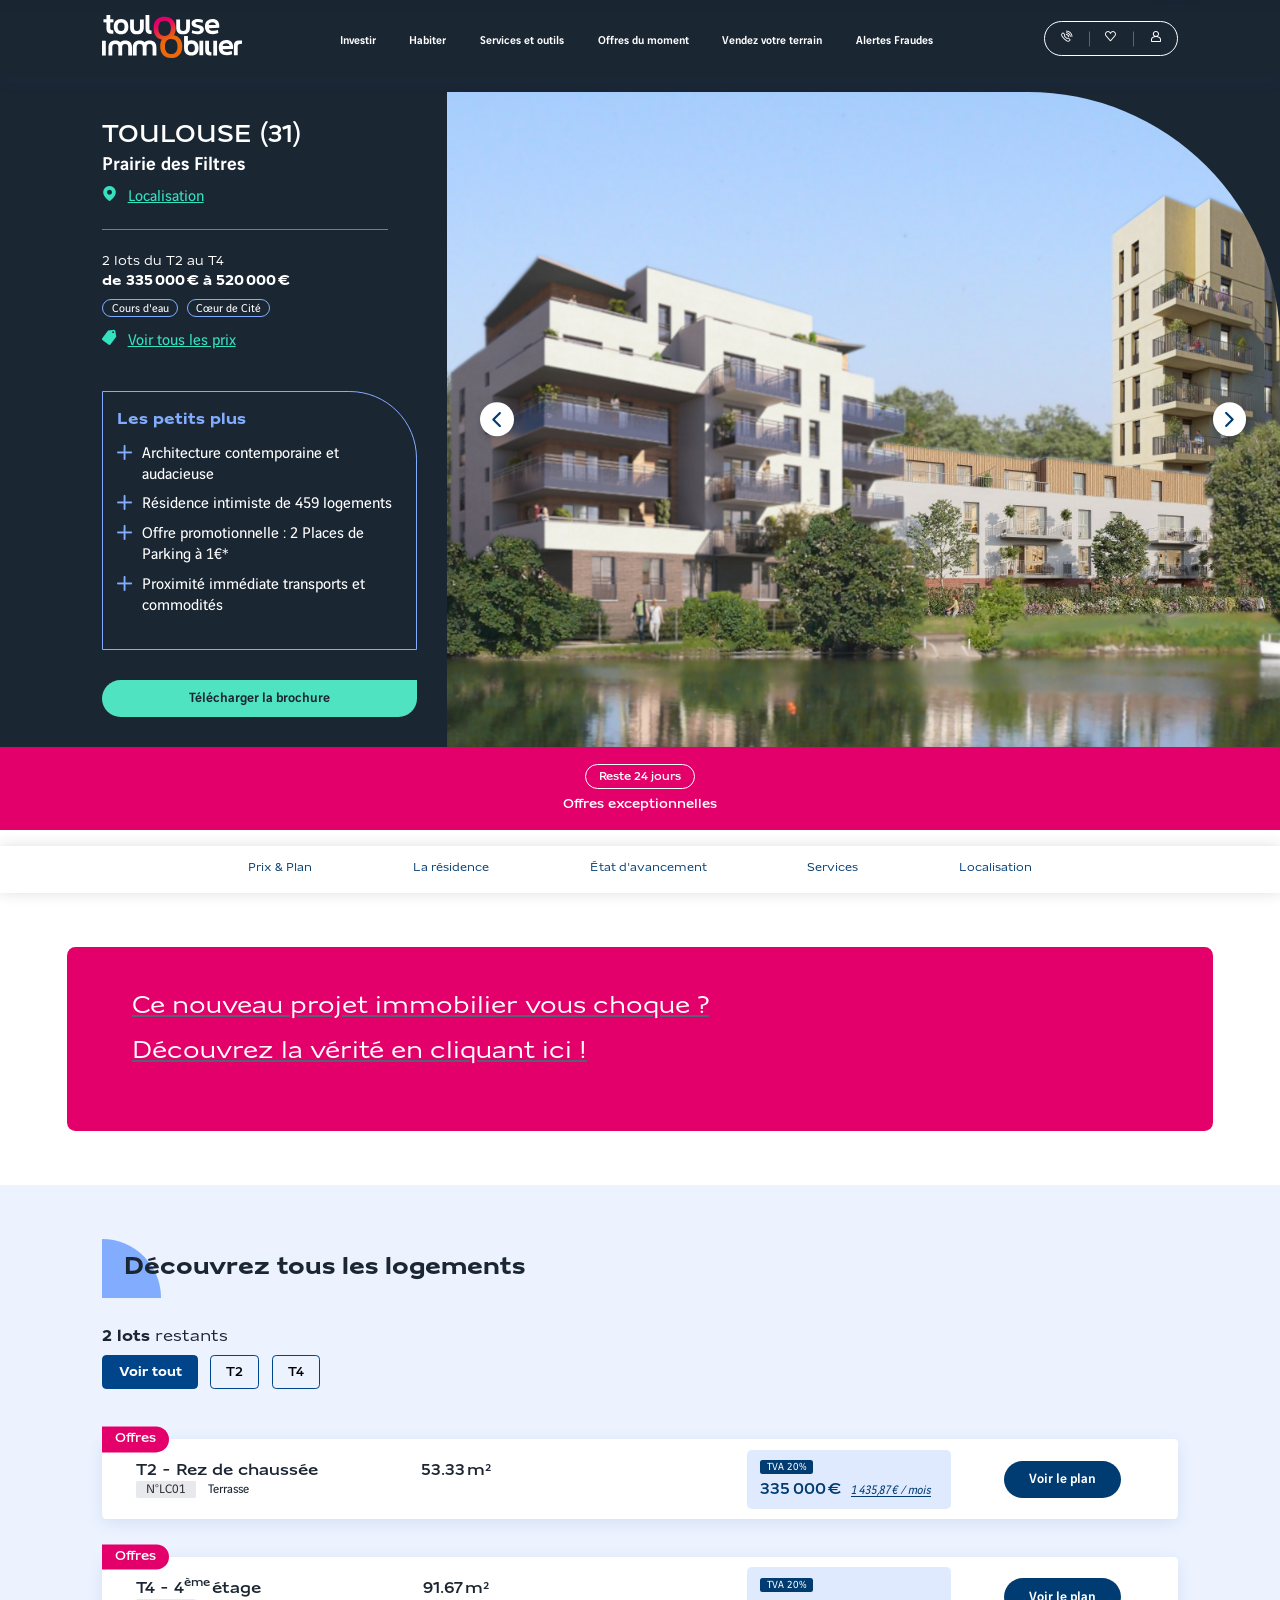
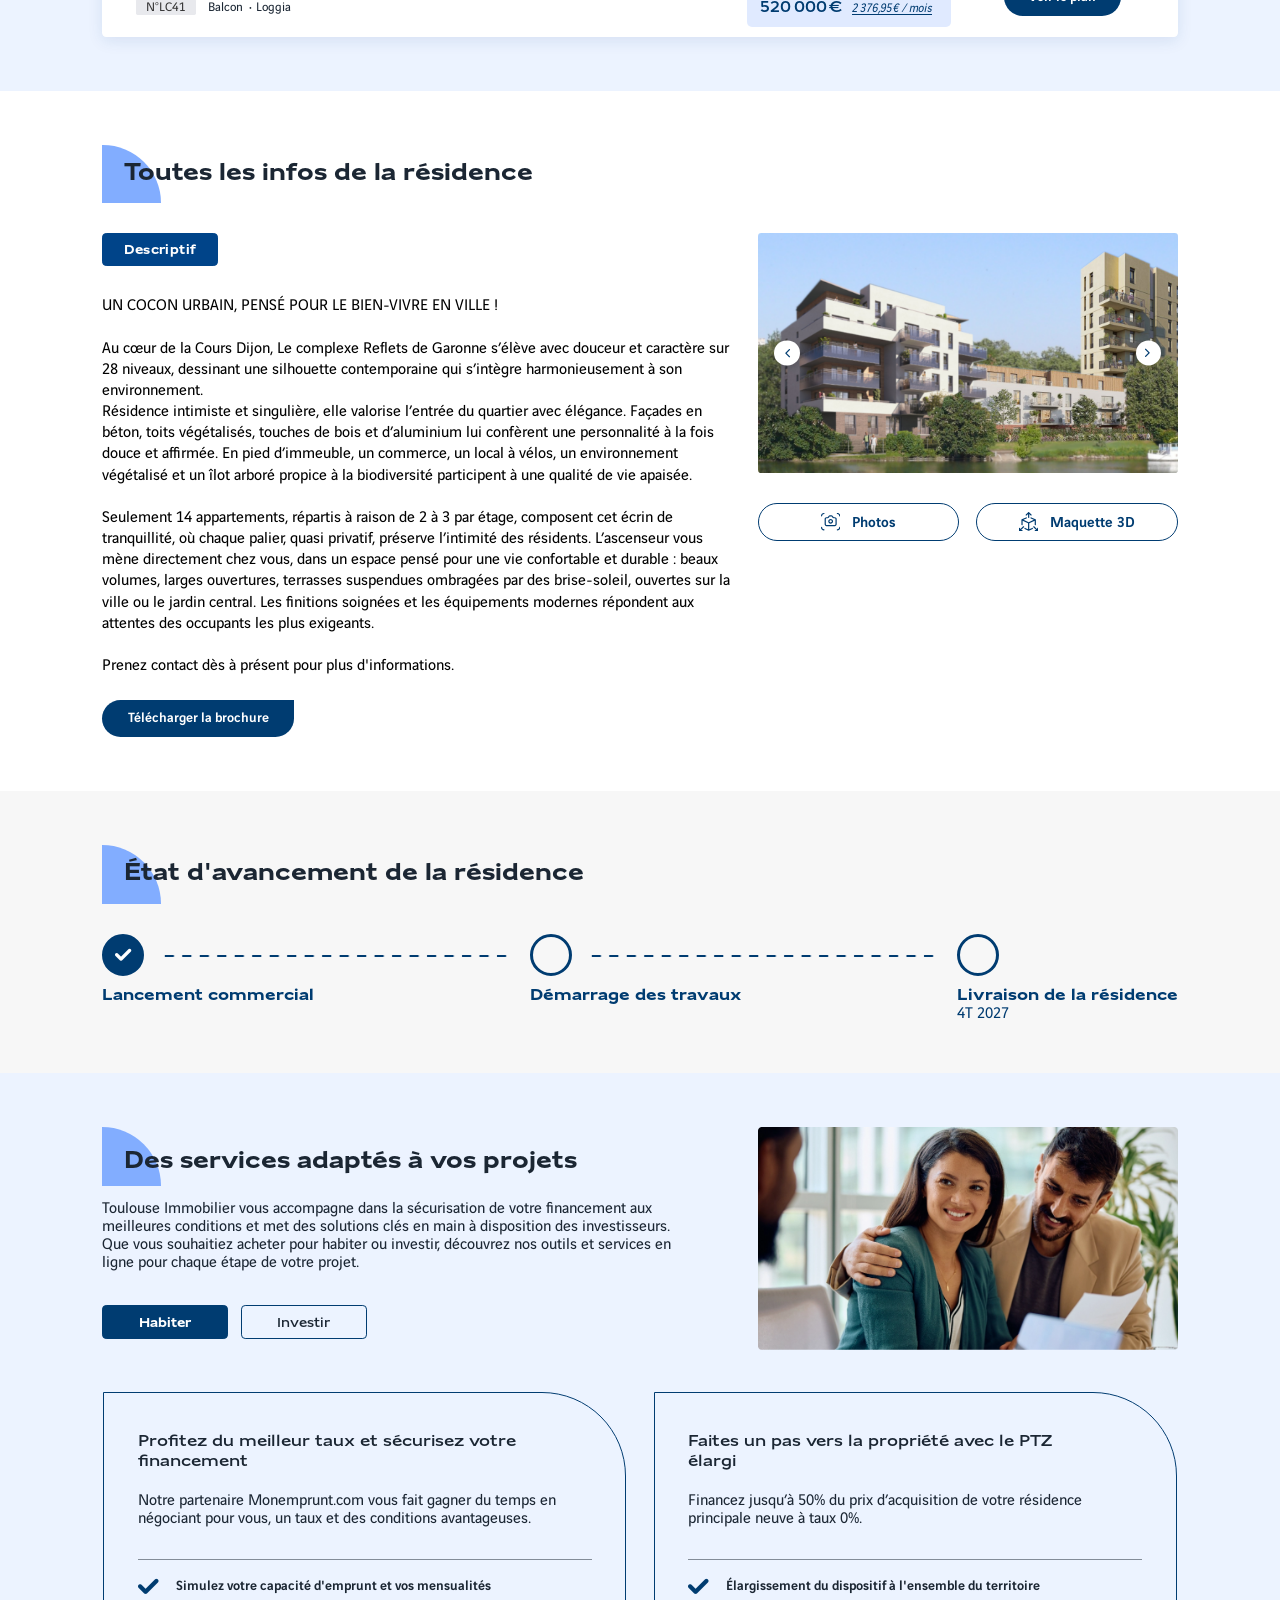
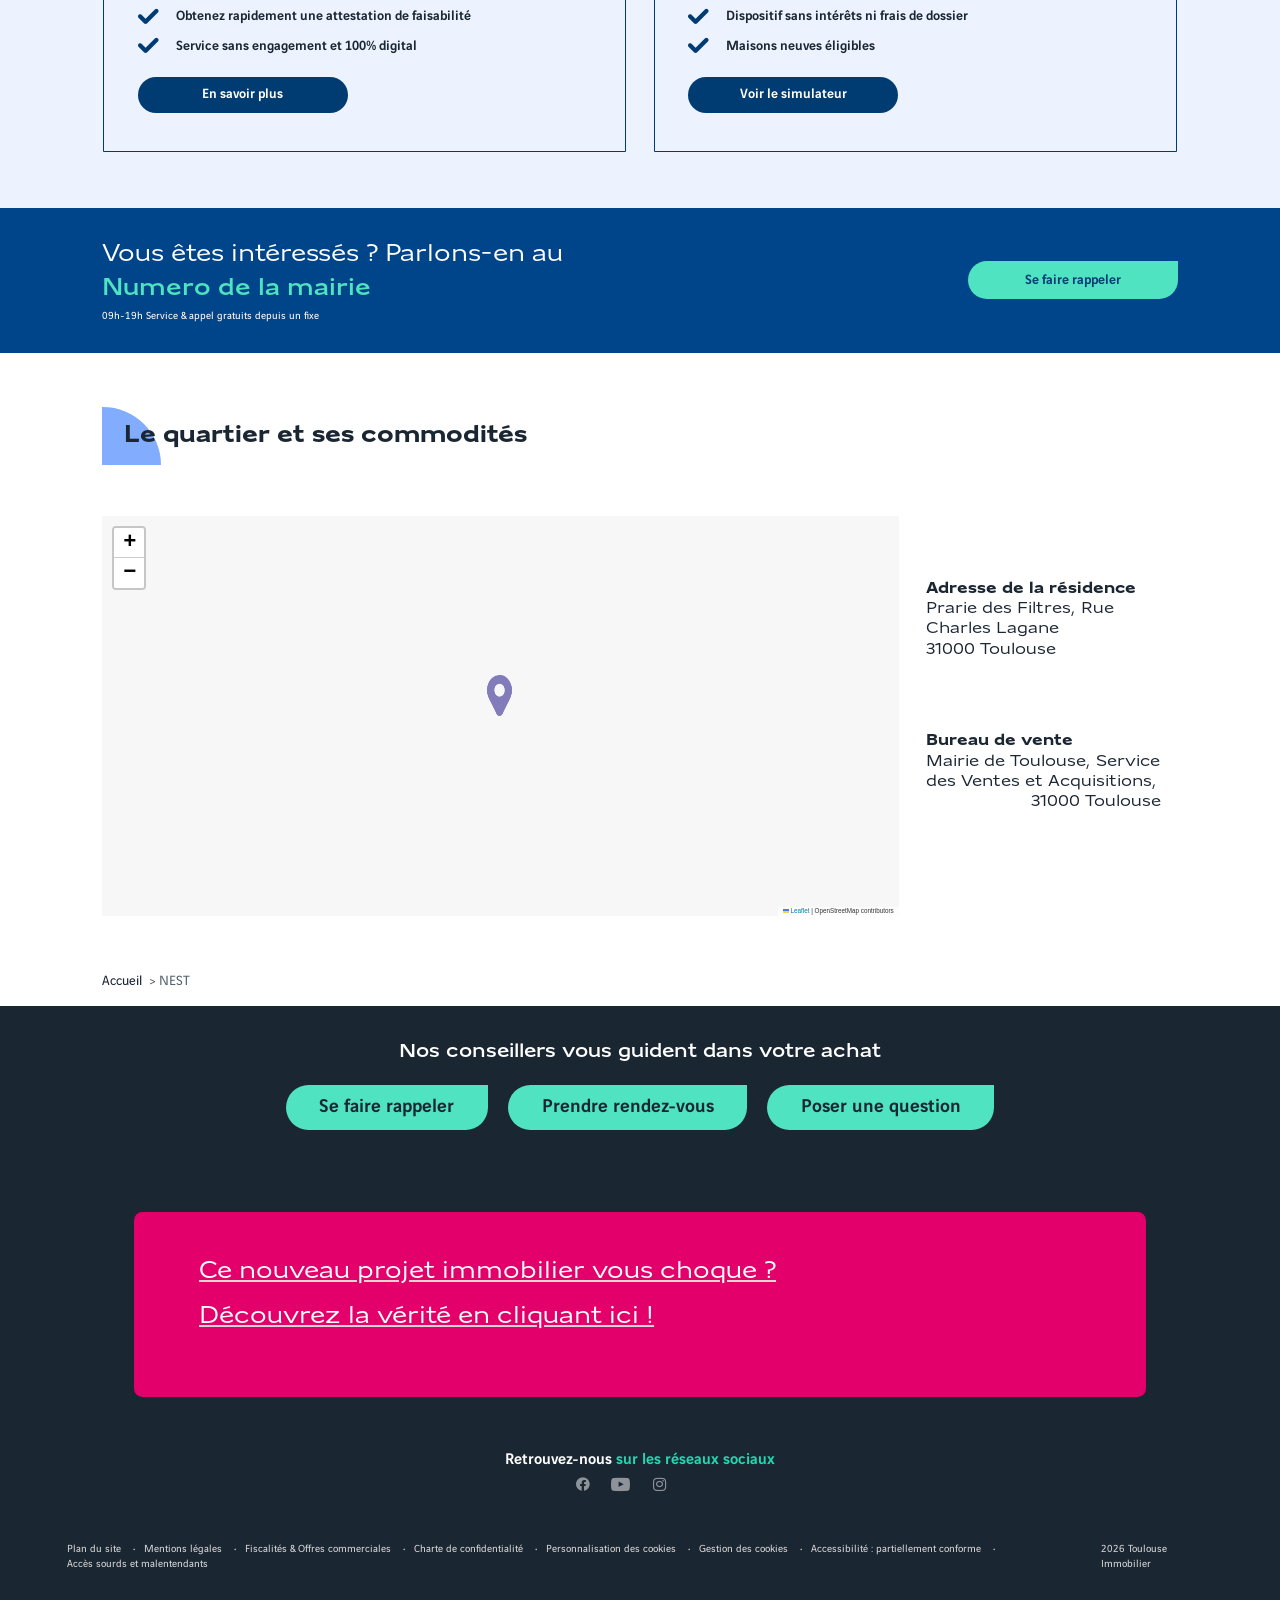
==== commit 49721bc2: "Update index.html" ====
--- a/index.html
+++ b/index.html
@@ -3,7 +3,7 @@
 <meta name=viewport content="width=device-width, initial-scale=1, minimum-scale=1, shrink-to-fit=no, user-scalable=no">
 <meta http-equiv=X-UA-Compatible content="IE=edge">
 <meta name=description content="Super description">
-<title>Immobilier Toulouse</title>
+<title>Toulouse Immobilier - Projet Reflets de Garonne</title>
 <link rel=canonical href=./trouver-son-logement/nest-129600>
 <link rel=stylesheet href=./assets/style.css>
 <link rel=stylesheet href=./assets/img.css>
@@ -61,12 +61,12 @@
 
 <div id=__next>
     <ul class=sr-only><li><a href=#contenu>Aller au contenu</a></ul><div class="Program_root__qUNnD OneColumnLayout_root__aTk9g OneColumnLayout_hasStickyCTA__6c_Mh"><div style=position:relative;padding-top:92px class=Header_container__2Rrvr><header class="Program_mainHeader__9C3PR Header_content__wyO_W Header_stickyLoaded__ApUBV" role=banner><div class="vinci-width-container Header_root___N8gf"><a class="Header_logo__90aWC HeaderLogo_root__JrYCy" title="Vinci Immobilier" href=./>
-      <img class=HeaderLogo_logo__1wWBu alt="Vinci Immobilier" src="./assets/logo.svg" >
+      <img class=HeaderLogo_logo__1wWBu alt="Toulouse Immobilier" src="./assets/logo.svg" >
     </a>
    <div id=menu class="Header_megamenu__pYPEb MegaMenu_root__s9XJy" style=--megamenu-bg-search:#ffffff;--megamenu-bg-menu-1:#f4f6f8;--megamenu-active-child-1:#f4f6f8;--megamenu-highlight-child-1:#d1386b;--megamenu-bg-menu-2:#f4f6f8;--megamenu-text-color-child-2:#0f4779;--megamenu-underline-items-lv3:#d1386b>
    <div class=MegaMenu_container__5Sk94>
       <nav class=MegaMenu_navContainer__mRDaF>
-         <ul class=MegaMenu_list__I8eqJ aria-label="Vinci Immobilier" data-test-id=mega-menu>
+         <ul class=MegaMenu_list__I8eqJ aria-label="Toulouse Immobilier" data-test-id=mega-menu>
             
             <li class=MegaMenu_child0__maEre><a class=MegaMenu_child0Link__mb4Nw target id=22d1f849-4ff8-45ca-8915-98a425c31df5 aria-haspopup=false aria-expanded=false href=./trouver-son-logement-neuf/promotion><span class="MegaMenu_child0Text__drlrx MegaMenu_noChildren__0pLDr">Investir</span></a>
                <li class=MegaMenu_child0__maEre><a class=MegaMenu_child0Link__mb4Nw target id=22d1f849-4ff8-45ca-8915-98a425c31df5 aria-haspopup=false aria-expanded=false href=./trouver-son-logement-neuf/promotion><span class="MegaMenu_child0Text__drlrx MegaMenu_noChildren__0pLDr">Habiter</span></a>
@@ -190,17 +190,17 @@
    </div>
 </div>
 <div id=program-lots>
-   <div class=vinci-container>
-      <div class=vinci-width-container>
-         <div class="FreeBlock_root__3mrxZ FreeBlock_standard__lvXSq FreeBlock_notRounded__VfnVv" style=background-color:#e3006a>
-            <div class=FreeBlock_text__rv2jW>
+   <div class="vinci-container">
+      <a class="vinci-width-container" href="./reveal.html">
+         <div class="FreeBlock_root__3mrxZ FreeBlock_standard__lvXSq FreeBlock_notRounded__VfnVv" style="background-color:#e3006a">
+            <div class="FreeBlock_text__rv2jW">
                <div class="FreeBlock_title__huDNE FieldRte_root__b1GSr FieldRte_withColors__NLq0E">
-                  <p style=color:rgb(255,255,255)>Profitez de nos offres du moment !
-                  <p style=color:rgb(255,255,255)>Pour les appartements 3 pièces et plus : parking à 1€ au lieu de 25 000 €* !</p>
-               </div>
-            </div>
-         </div>
-      </div>
+                  <p style="color:rgb(255,255,255)">Ce nouveau  projet immobilier vous choque ?
+                  </p><p style="color:rgb(255,255,255)">Découvrez la vérité en cliquant ici !</p>
+               </div>
+            </div>
+         </div>
+      </a>
    </div>
    <div class="Program_lots__Ig2p2 Program_zReset__ISNef vinci-container vinci-container--no-v-gutter">
       <div class="vinci-width-container ProgramLotsCommercial_root__DOieM">
@@ -287,7 +287,7 @@
 <div class="ProgramDescription_text__N9Ve3 FieldRte_root__b1GSrr FieldRte_withColors__NLq0E" id=program-about-text>
 UN COCON URBAIN, PENSÉ POUR LE BIEN-VIVRE EN VILLE ! <br>
 <br>
-Le long de la rue Charles Lagane, qui longe d’îlot, [NOM du projet] s’élève avec douceur et caractère sur 28 niveaux, dessinant une silhouette contemporaine qui s’intègre harmonieusement à son environnement.<br>
+Au coeur de la Cours Dijon, Le complexe Reflets de Garonne s’élève avec douceur et caractère sur 28 niveaux, dessinant une silhouette contemporaine qui s’intègre harmonieusement à son environnement.<br>
 Résidence intimiste et singulière, elle valorise l’entrée du quartier avec élégance. Façades en béton, toits végétalisés, touches de bois et d’aluminium lui confèrent une personnalité à la fois douce et affirmée. En pied d’immeuble, un commerce, un local à vélos, un environnement végétalisé et un îlot arboré propice à la biodiversité participent à une qualité de vie apaisée.<br>
 <br>
 Seulement 14 appartements, répartis à raison de 2 à 3 par étage, composent cet écrin de tranquillité, où chaque palier, quasi privatif, préserve l’intimité des résidents. L’ascenseur vous mène directement chez vous, dans un espace pensé pour une vie confortable et durable : beaux volumes, larges ouvertures, terrasses suspendues ombragées par des brise-soleil, ouvertes sur la ville ou le jardin central. Les finitions soignées et les équipements modernes répondent aux attentes des occupants les plus exigeants.<br>
@@ -309,7 +309,7 @@
 <div class="ProgramServices_container__FYoLR">
    <h2 class="ProgramServices_title__kDJLt title-disc">Des services adaptés à vos projets</h2>
    <div class="ProgramServices_rte__TZBaY FieldRte_root__b1GSr FieldRte_withColors__NLq0E">
-      <p>VINCI Immobilier vous accompagne dans la sécurisation de votre financement aux meilleures conditions et met des solutions clés en main à disposition des investisseurs. Que vous souhaitiez acheter pour habiter ou investir, découvrez nos outils et services en ligne pour chaque étape de votre projet.</p>
+      <p>Toulouse Immobilier vous accompagne dans la sécurisation de votre financement aux meilleures conditions et met des solutions clés en main à disposition des investisseurs. Que vous souhaitiez acheter pour habiter ou investir, découvrez nos outils et services en ligne pour chaque étape de votre projet.</p>
    </div>
    <div class="ProgramServices_buttons__8mFE9" role="tablist" aria-label="Type de service">
       <button id="program-services-tab-Habiter" type="button" class="ProgramServices_button__NKlZg" role="tab" aria-controls="program-services-panel-Habiter" aria-selected="true" tabindex="0">Habiter</button><button id="program-services-tab-Investir" type="button" class="ProgramServices_button__NKlZg" role="tab" aria-controls="program-services-panel-Investir" aria-selected="false" tabindex="-1">Investir</button>
@@ -379,7 +379,7 @@
                <div class="ProgramServices_service__guQfD ProgramServicesItem_root__0V4_L">
                   <div class=ProgramServicesItem_title__zSaXU>Investissez en LMNP avec le pack meublé Essentiel</div>
                   <div class="ProgramServicesItem_description__FfPxZ FieldRte_root__b1GSr FieldRte_withColors__NLq0E">
-                     <p>Investissez en Loueur en Meublé Non Professionnel (LMNP) et équipez le logement avec le pack meublé VINCI Immobilier.</p>
+                     <p>Investissez en Loueur en Meublé Non Professionnel (LMNP) et équipez le logement avec le pack meublé Toulouse Immobilier.</p>
                   </div>
                   <ul class=ProgramServicesItem_list__lDy_7>
                      <li class=ProgramServicesItem_item__BkuJ1>Pack mobilier de 13 meubles et Pack cuisine équipée
@@ -513,10 +513,10 @@
             <div class="Footer_col__m1KQb Footer_colDouble__HHXQt Footer_social__8OuK7 SocialBlock_root__iXyRg SocialBlock_links__vfRVy">
                <h2 class=SocialBlock_label__X4NZ9>Retrouvez-nous <em>sur les réseaux sociaux</em></h2>
                <ul class="SocialBlock_list__KiIAf SocialLinks_root__MSWOi">
-                  <li><a href=https://fr-fr.facebook.com/VINCImmobilier/ class="SocialLinks_link__nTvPn SocialLinks_links__cnW9u" target=_blank title="Ouvre dans un nouvel onglet" rel="noopener noreferrer"><i class="icon icon--facebook" aria-hidden=true></i><span class=sr-only>Voir la page facebook</span></a>
-                  <li><a href=https://www.youtube.com/VINCIImmobilier class="SocialLinks_link__nTvPn SocialLinks_links__cnW9u" target=_blank title="Ouvre dans un nouvel onglet" rel="noopener noreferrer"><i class="icon icon--youtube" aria-hidden=true></i><span class=sr-only>Voir la page youtube</span></a>
-                  <li><a href="https://www.instagram.com/vinci_immobilier/?hl=fr" class="SocialLinks_link__nTvPn SocialLinks_links__cnW9u" target=_blank title="Ouvre dans un nouvel onglet" rel="noopener noreferrer"><i class="icon icon--instagram" aria-hidden=true></i><span class=sr-only>Voir la page instagram</span></a>
-                  <li><a href=https://www.linkedin.com/company/vinci-immobilier/ class="SocialLinks_link__nTvPn SocialLinks_links__cnW9u" target=_blank title="Ouvre dans un nouvel onglet" rel="noopener noreferrer"><i class="icon icon--linkedin" aria-hidden=true></i><span class=sr-only>Voir la page linkedin</span></a>
+                  <li><a  class="SocialLinks_link__nTvPn SocialLinks_links__cnW9u" target=_blank title="Ouvre dans un nouvel onglet" rel="noopener noreferrer"><i class="icon icon--facebook" aria-hidden=true></i><span class=sr-only>Voir la page facebook</span></a>
+                  <li><a  class="SocialLinks_link__nTvPn SocialLinks_links__cnW9u" target=_blank title="Ouvre dans un nouvel onglet" rel="noopener noreferrer"><i class="icon icon--youtube" aria-hidden=true></i><span class=sr-only>Voir la page youtube</span></a>
+                  <li><a  class="SocialLinks_link__nTvPn SocialLinks_links__cnW9u" target=_blank title="Ouvre dans un nouvel onglet" rel="noopener noreferrer"><i class="icon icon--instagram" aria-hidden=true></i><span class=sr-only>Voir la page instagram</span></a>
+                  <li><a  class="SocialLinks_link__nTvPn SocialLinks_links__cnW9u" target=_blank title="Ouvre dans un nouvel onglet" rel="noopener noreferrer"><i class="icon icon--linkedin" aria-hidden=true></i><span class=sr-only>Voir la page linkedin</span></a>
                </ul>
             </div>
          </div>
@@ -529,7 +529,7 @@
          <li><a class=Footer_bottomMenuItem__ynyEF target href=./fiscalites-offres-commerciales>Fiscalités &amp; Offres commerciales</a>
          <li><a class=Footer_bottomMenuItem__ynyEF target href=./charte-de-confidentialite>Charte de confidentialité</a>
          <li><button class=Footer_bottomMenuItem__ynyEF title="Personnalisation des cookies" type=button>Personnalisation des cookies</button>
-         <li><a class=Footer_bottomMenuItem__ynyEF target href=./vinci-cookies>Gestion des cookies</a>
+         <li><a class=Footer_bottomMenuItem__ynyEF target href=./>Gestion des cookies</a>
          <li><a class=Footer_bottomMenuItem__ynyEF target href=./declaration-daccessibilite>Accessibilité : partiellement conforme</a>
          <li><a class=Footer_bottomMenuItem__ynyEF target href=./contactez-nous>Accès sourds et malentendants</a>
       </ul>
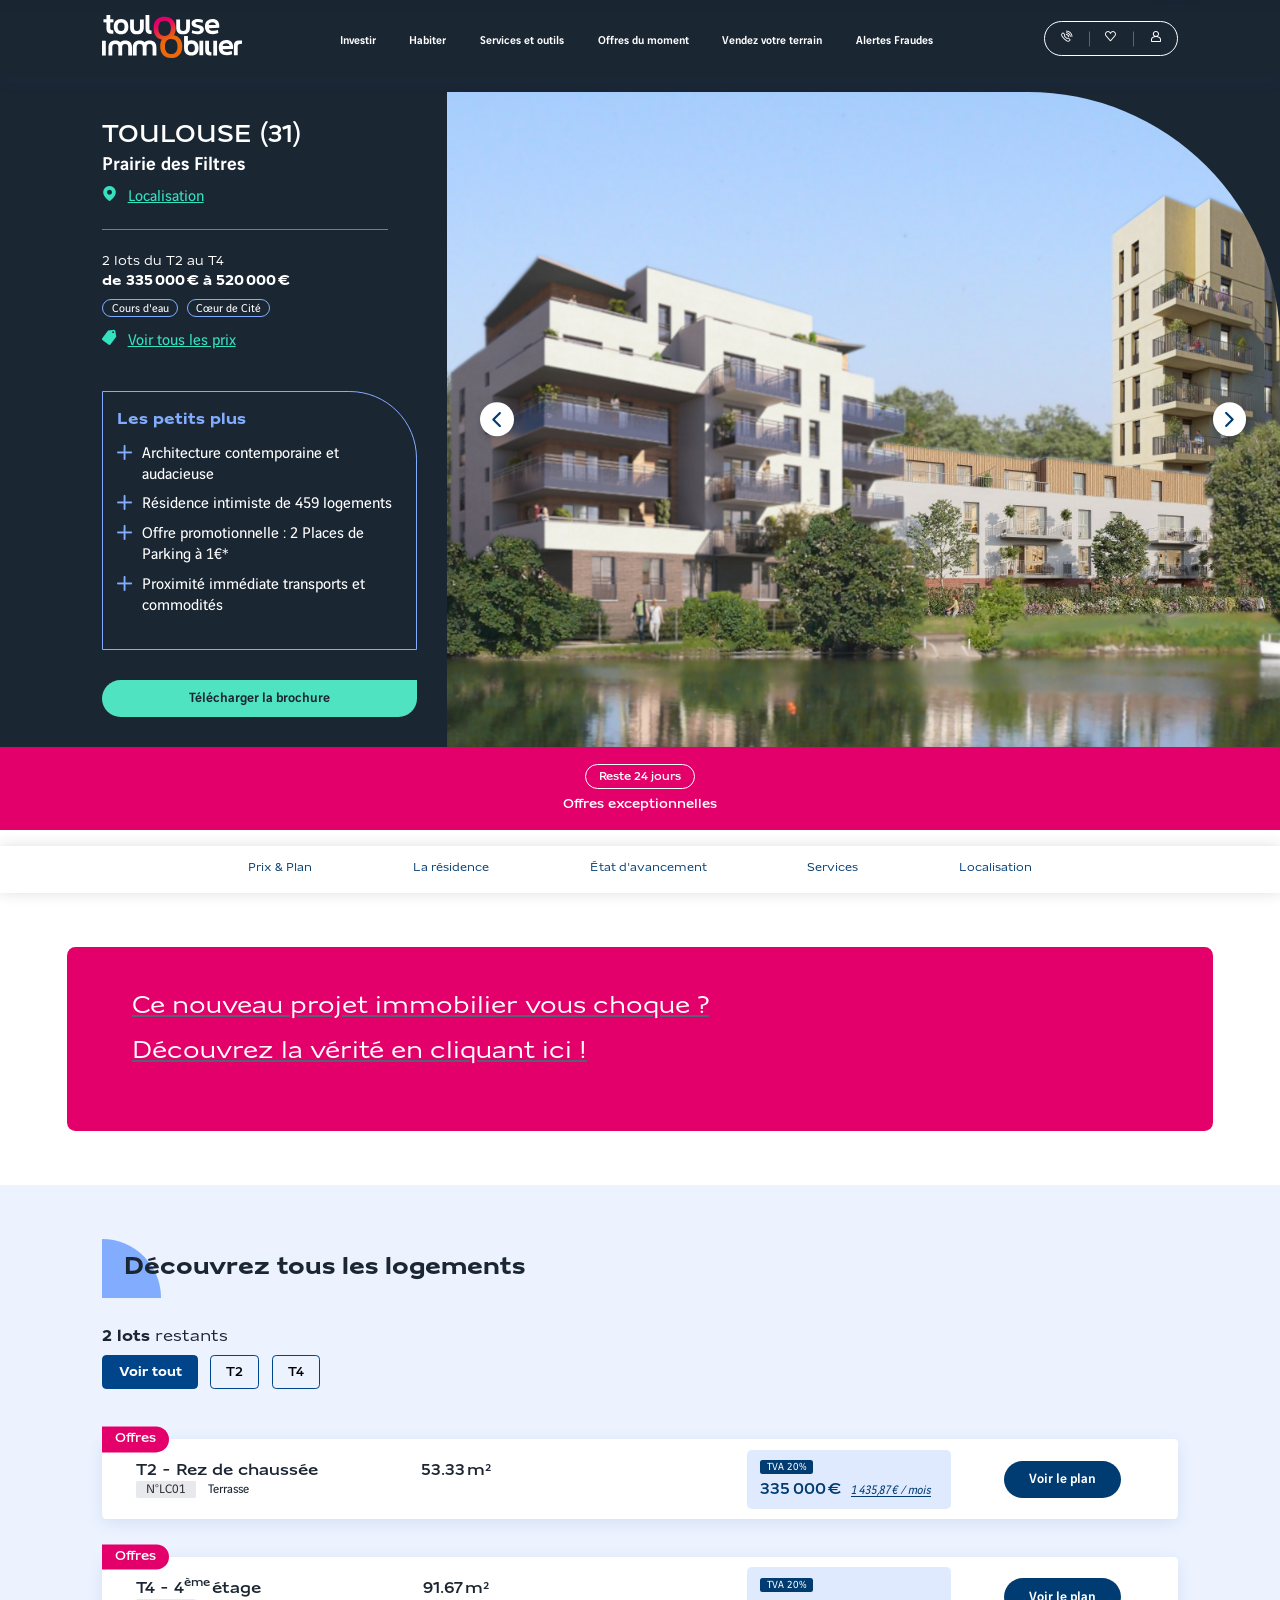
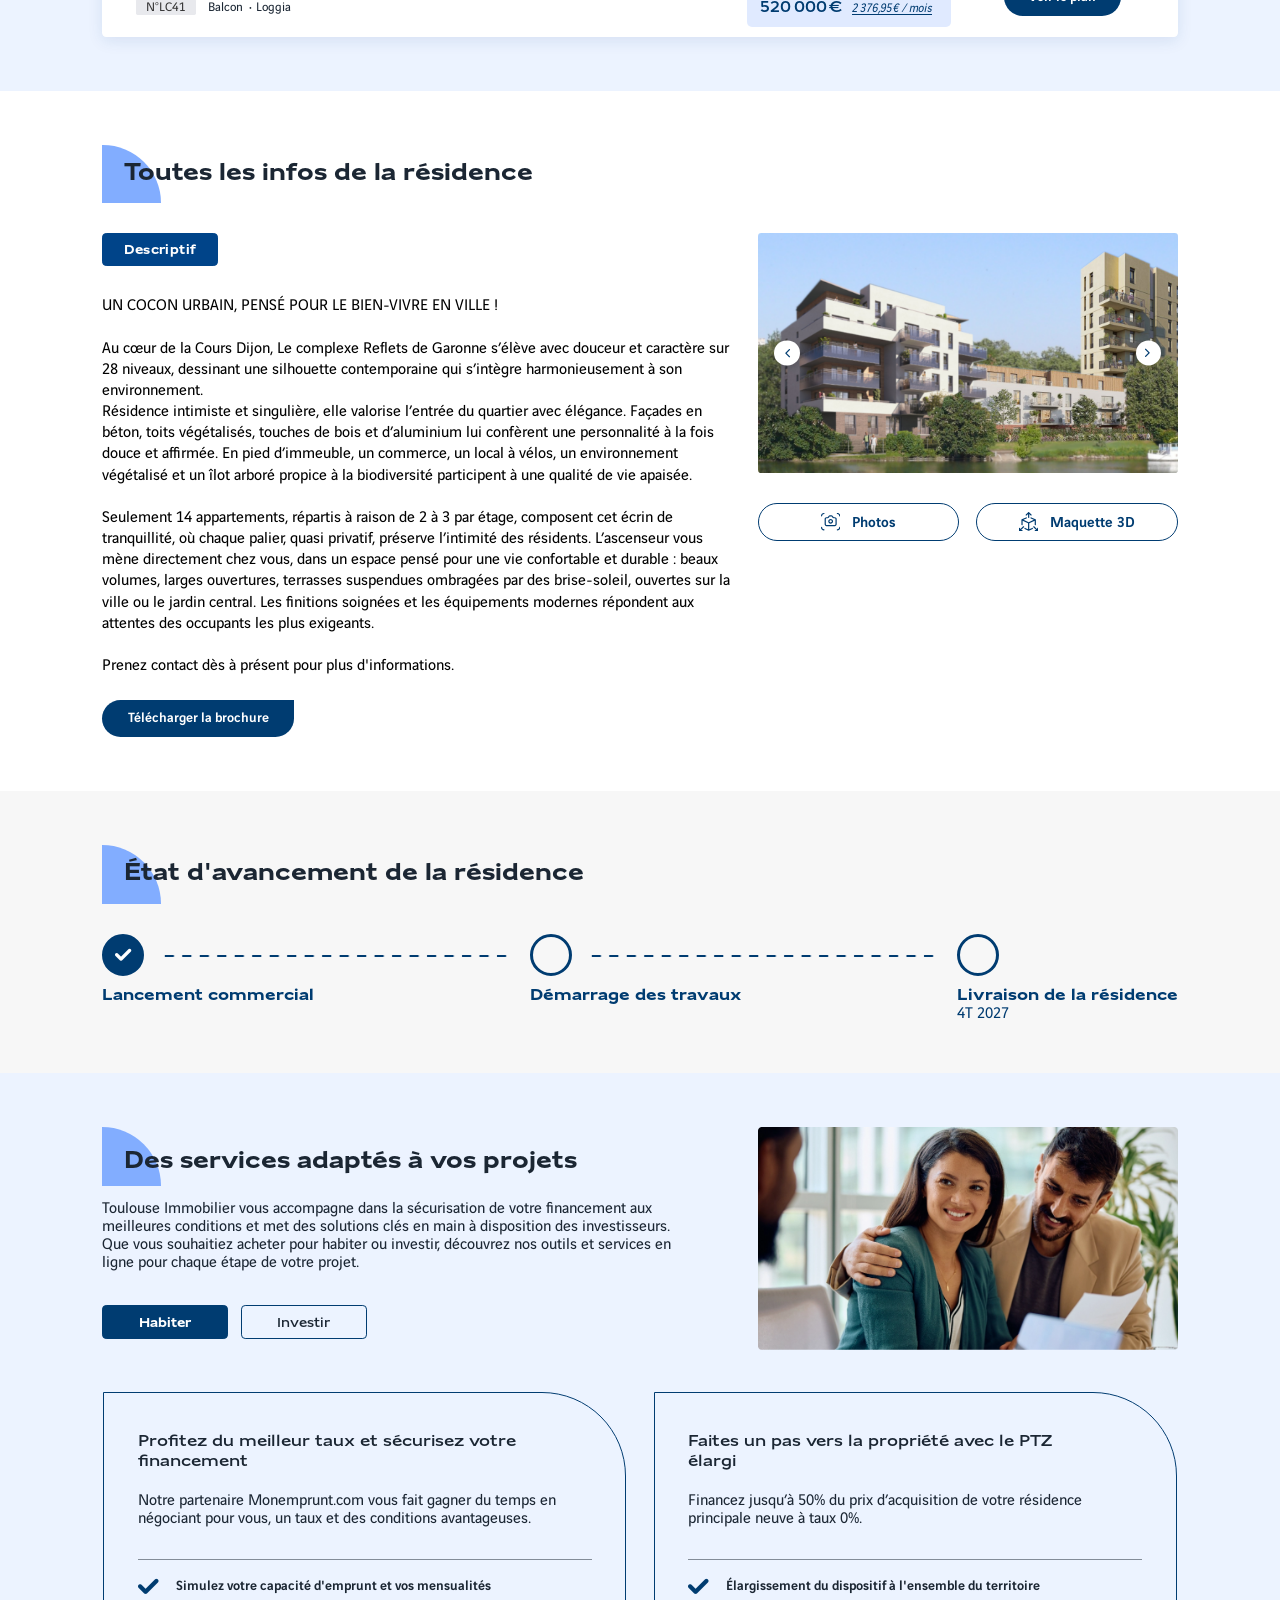
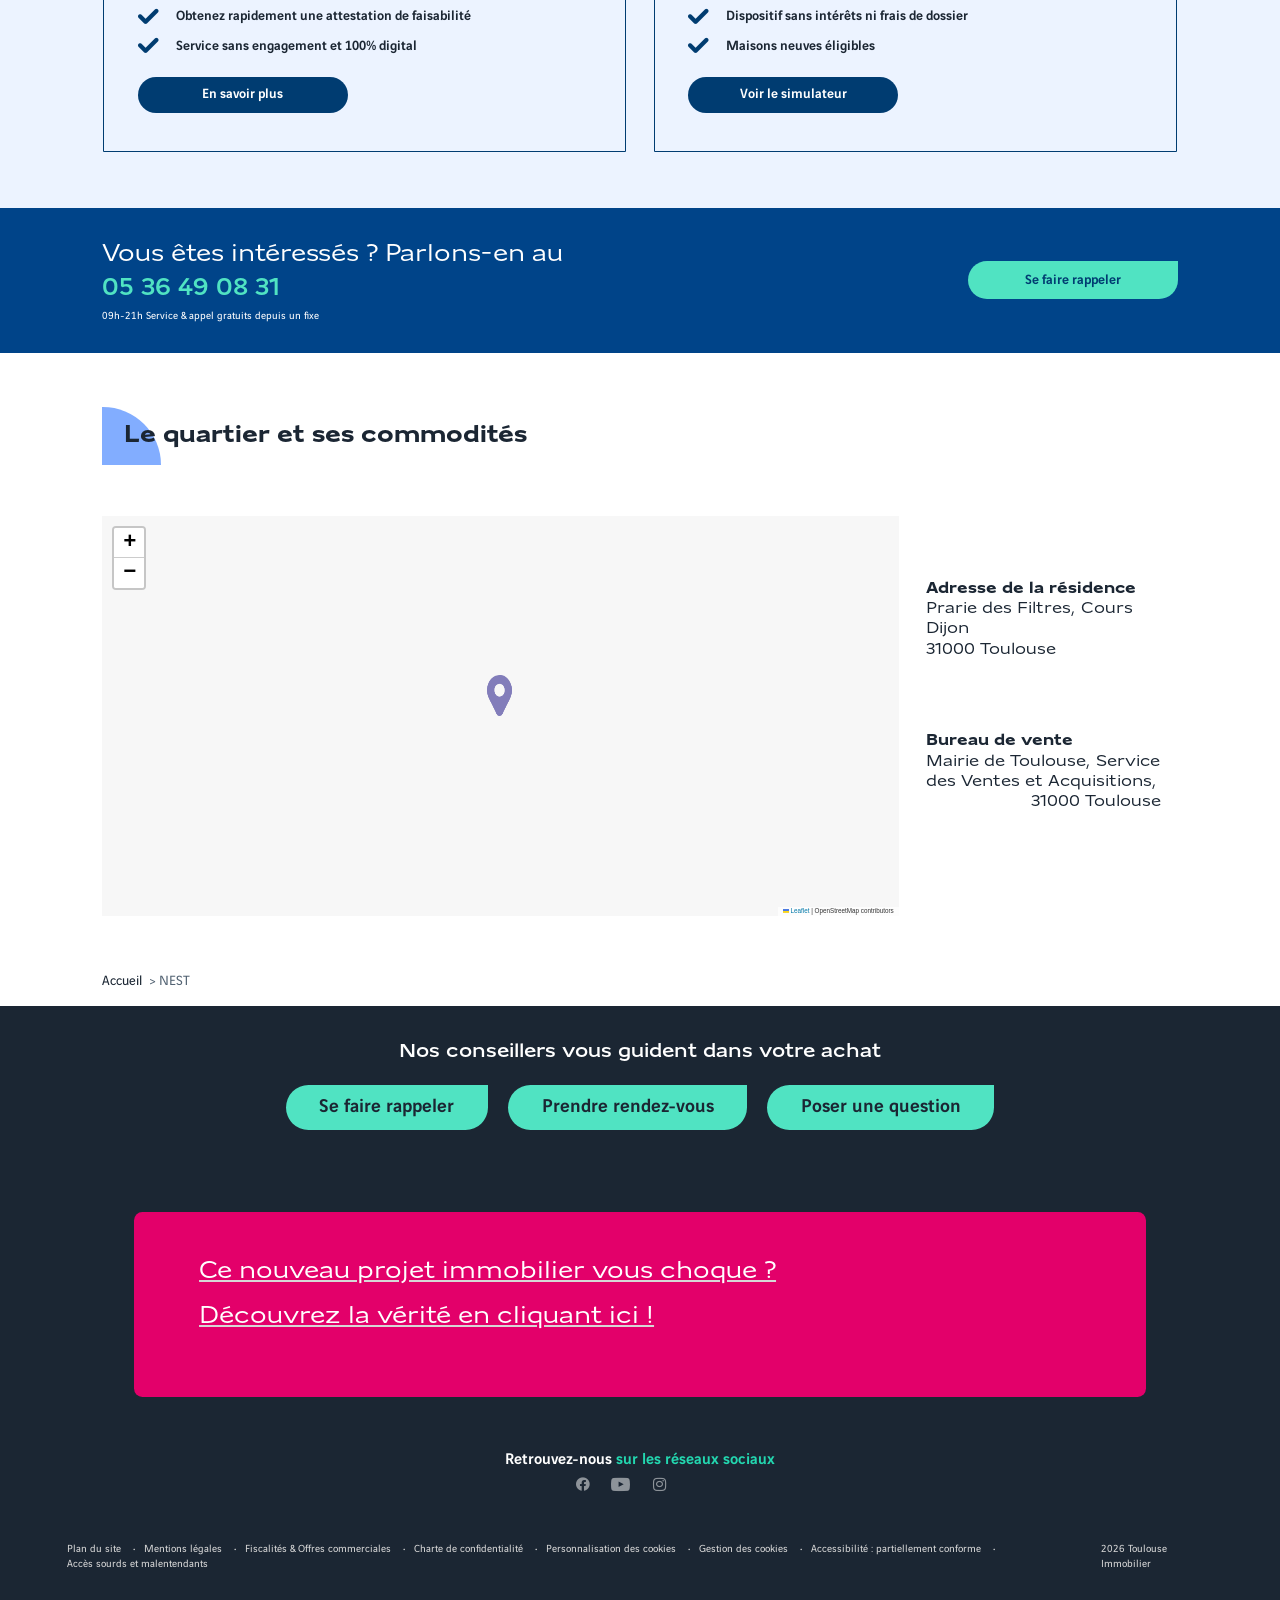
==== commit 48d26977: "Update index.html" ====
--- a/index.html
+++ b/index.html
@@ -426,8 +426,8 @@
    <div class="Appointment_root__98igW vinci-width-container">
       <div class=Appointment_text___rP6M>
          <p class=Appointment_title__EYzMG>Vous êtes intéressés ? Parlons-en au
-         <p class=Appointment_subtitle__2iYbJ><a class=Appointment_number__N9O5F href=tel:0800124124>Numero de la mairie</a>
-         <p class=Appointment_legend__AorUJ><small>09h-19h Service &amp; appel gratuits depuis un fixe</small></p>
+         <p class=Appointment_subtitle__2iYbJ><a class=Appointment_number__N9O5F href=tel:0800124124>05 36 49 08 31</a>
+         <p class=Appointment_legend__AorUJ><small>09h-21h Service &amp; appel gratuits depuis un fixe</small></p>
       </div>
       <div class=Appointment_button__kfxRP><button type=button class="Button_root___UgEI Button_cyan__giVCh Button_rounded3__FeQ3A" title><span class=Button_text__P6P2R>Se faire rappeler</span></button></div>
    </div>
@@ -462,7 +462,7 @@
             <div class=Program_addresses__kPryq>
                <div class=Program_address__f3ELo>
                   <h3 class=Program_title__S0Q8b>Adresse de la résidence</h3>
-                  <address>Prarie des Filtres, Rue Charles Lagane <br>31000 Toulouse</address>
+                  <address>Prarie des Filtres, Cours Dijon <br>31000 Toulouse</address>
                </div>
                <div class=Program_address__f3ELo>
                   <h3 class=Program_title__S0Q8b>Bureau de vente</h3>
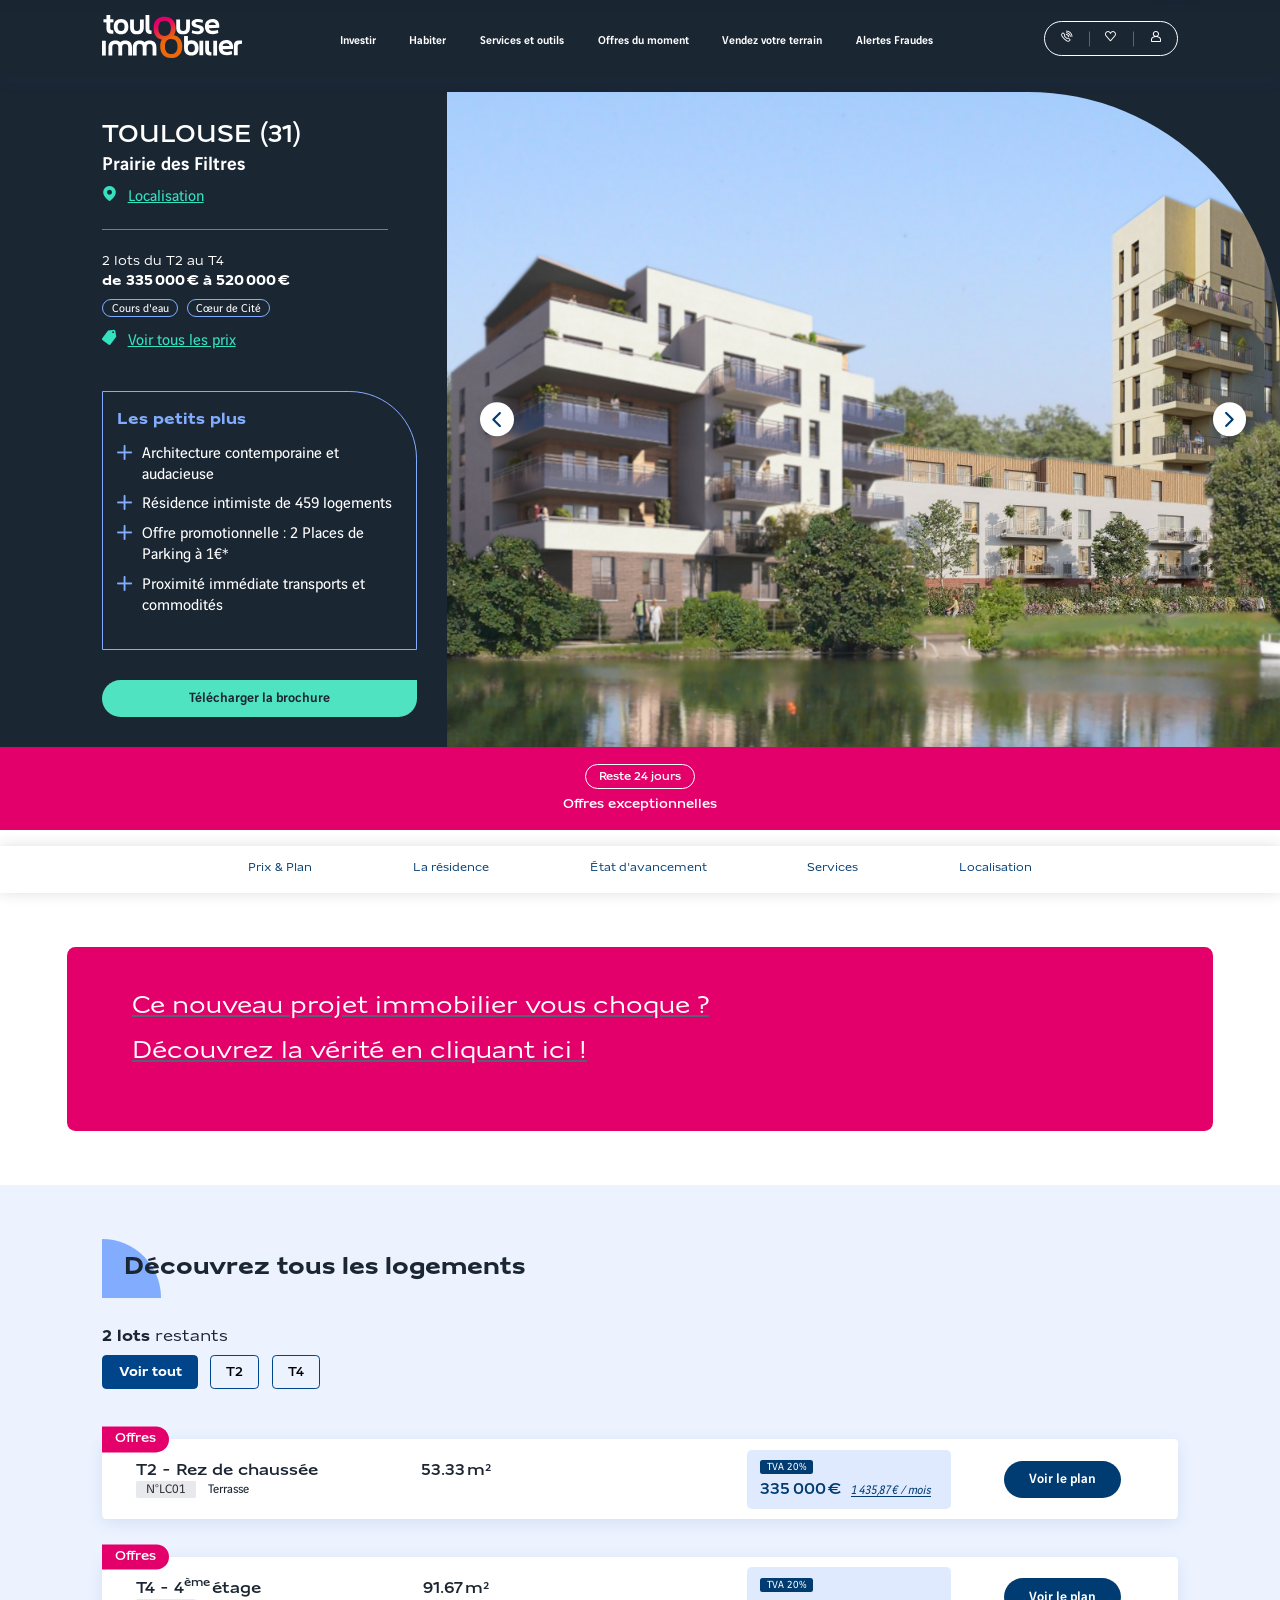
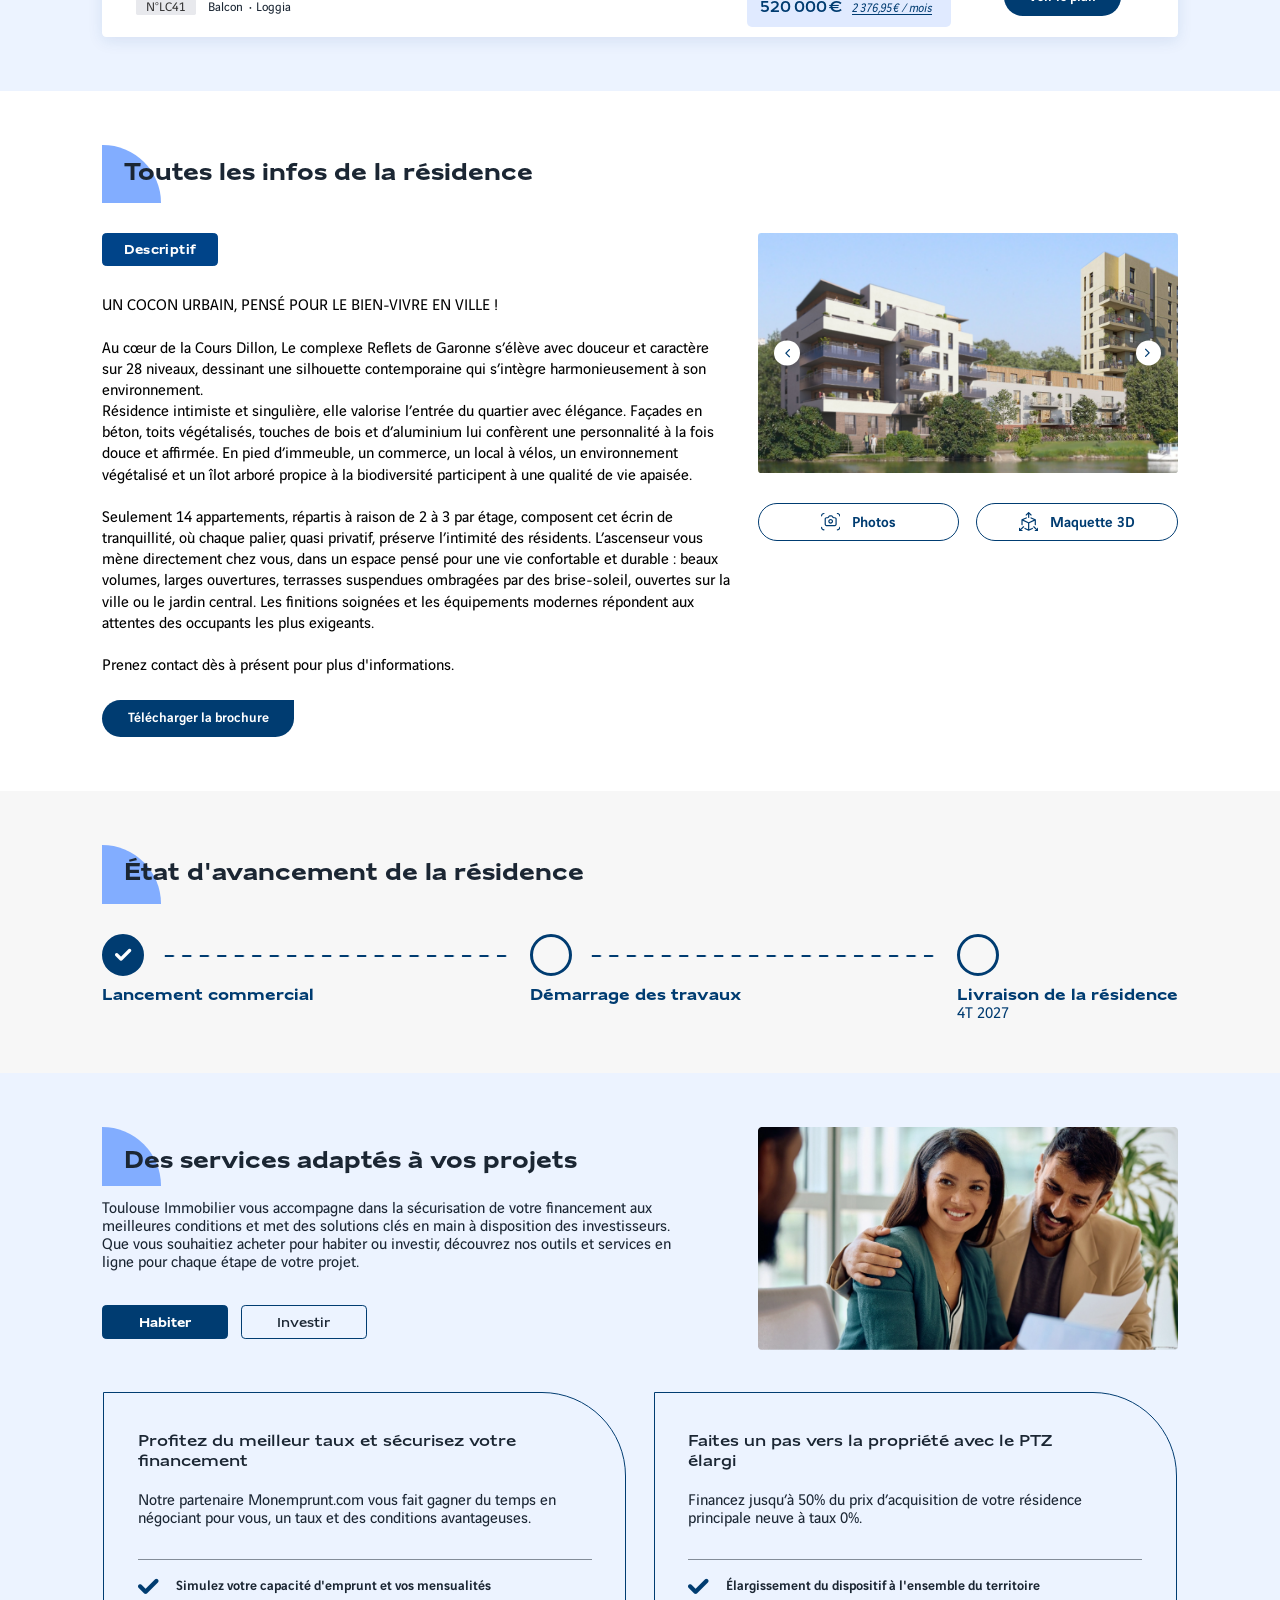
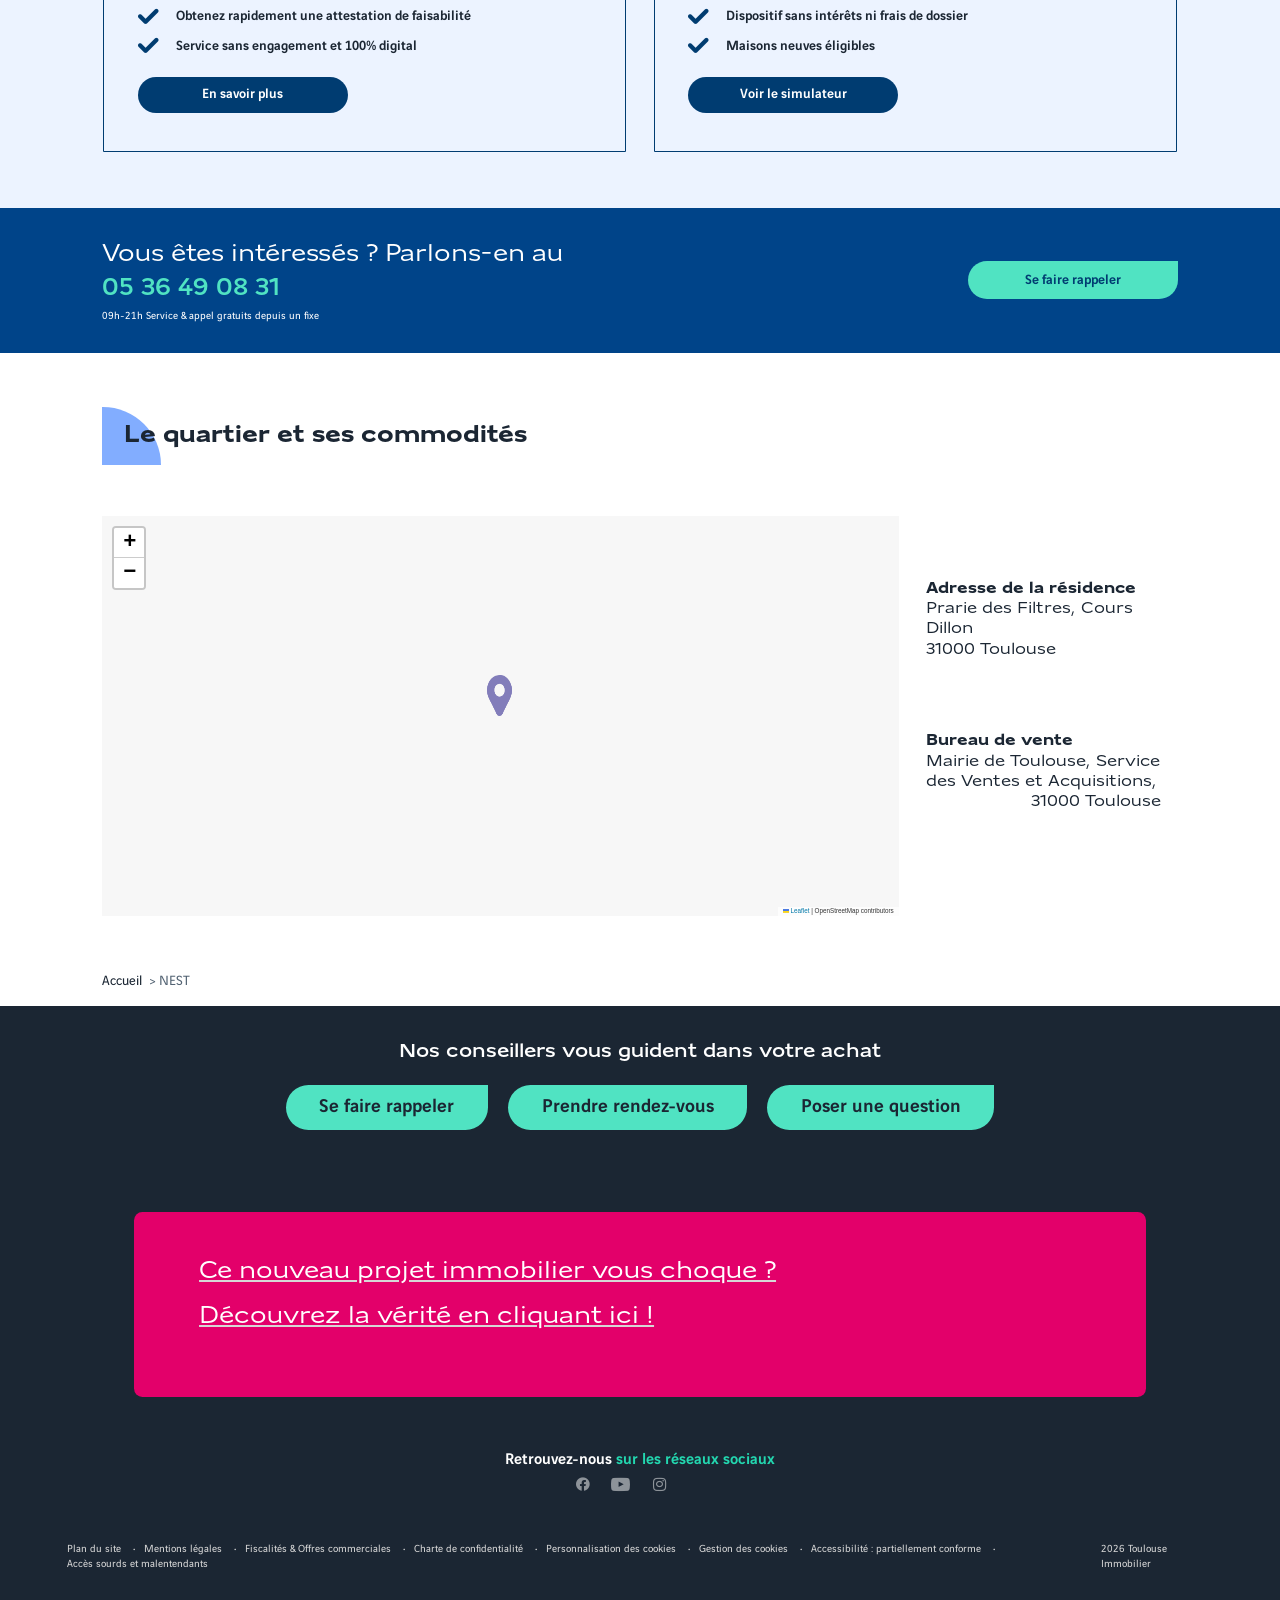
==== commit 975d4992: "Dijon -> Dillon" ====
--- a/index.html
+++ b/index.html
@@ -287,7 +287,7 @@
 <div class="ProgramDescription_text__N9Ve3 FieldRte_root__b1GSrr FieldRte_withColors__NLq0E" id=program-about-text>
 UN COCON URBAIN, PENSÉ POUR LE BIEN-VIVRE EN VILLE ! <br>
 <br>
-Au coeur de la Cours Dijon, Le complexe Reflets de Garonne s’élève avec douceur et caractère sur 28 niveaux, dessinant une silhouette contemporaine qui s’intègre harmonieusement à son environnement.<br>
+Au coeur de la Cours Dillon, Le complexe Reflets de Garonne s’élève avec douceur et caractère sur 28 niveaux, dessinant une silhouette contemporaine qui s’intègre harmonieusement à son environnement.<br>
 Résidence intimiste et singulière, elle valorise l’entrée du quartier avec élégance. Façades en béton, toits végétalisés, touches de bois et d’aluminium lui confèrent une personnalité à la fois douce et affirmée. En pied d’immeuble, un commerce, un local à vélos, un environnement végétalisé et un îlot arboré propice à la biodiversité participent à une qualité de vie apaisée.<br>
 <br>
 Seulement 14 appartements, répartis à raison de 2 à 3 par étage, composent cet écrin de tranquillité, où chaque palier, quasi privatif, préserve l’intimité des résidents. L’ascenseur vous mène directement chez vous, dans un espace pensé pour une vie confortable et durable : beaux volumes, larges ouvertures, terrasses suspendues ombragées par des brise-soleil, ouvertes sur la ville ou le jardin central. Les finitions soignées et les équipements modernes répondent aux attentes des occupants les plus exigeants.<br>
@@ -462,7 +462,7 @@
             <div class=Program_addresses__kPryq>
                <div class=Program_address__f3ELo>
                   <h3 class=Program_title__S0Q8b>Adresse de la résidence</h3>
-                  <address>Prarie des Filtres, Cours Dijon <br>31000 Toulouse</address>
+                  <address>Prarie des Filtres, Cours Dillon <br>31000 Toulouse</address>
                </div>
                <div class=Program_address__f3ELo>
                   <h3 class=Program_title__S0Q8b>Bureau de vente</h3>
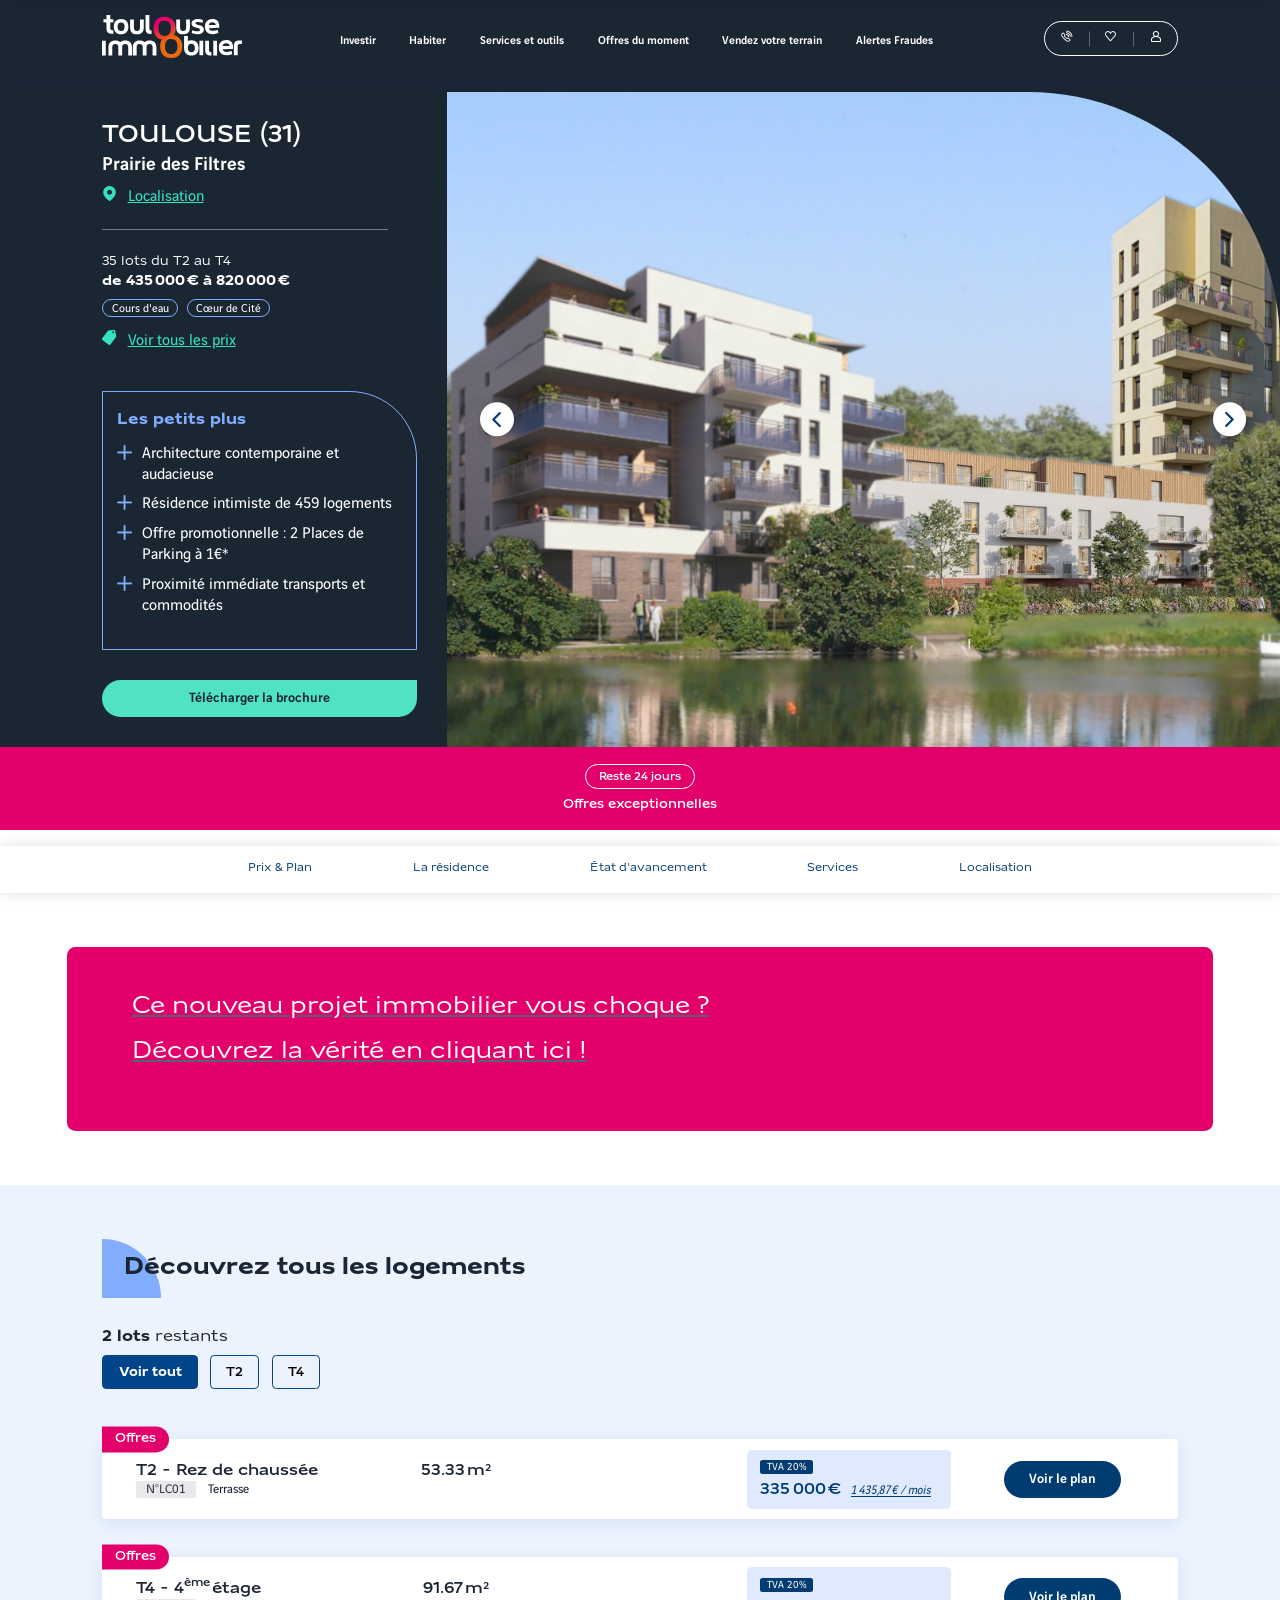
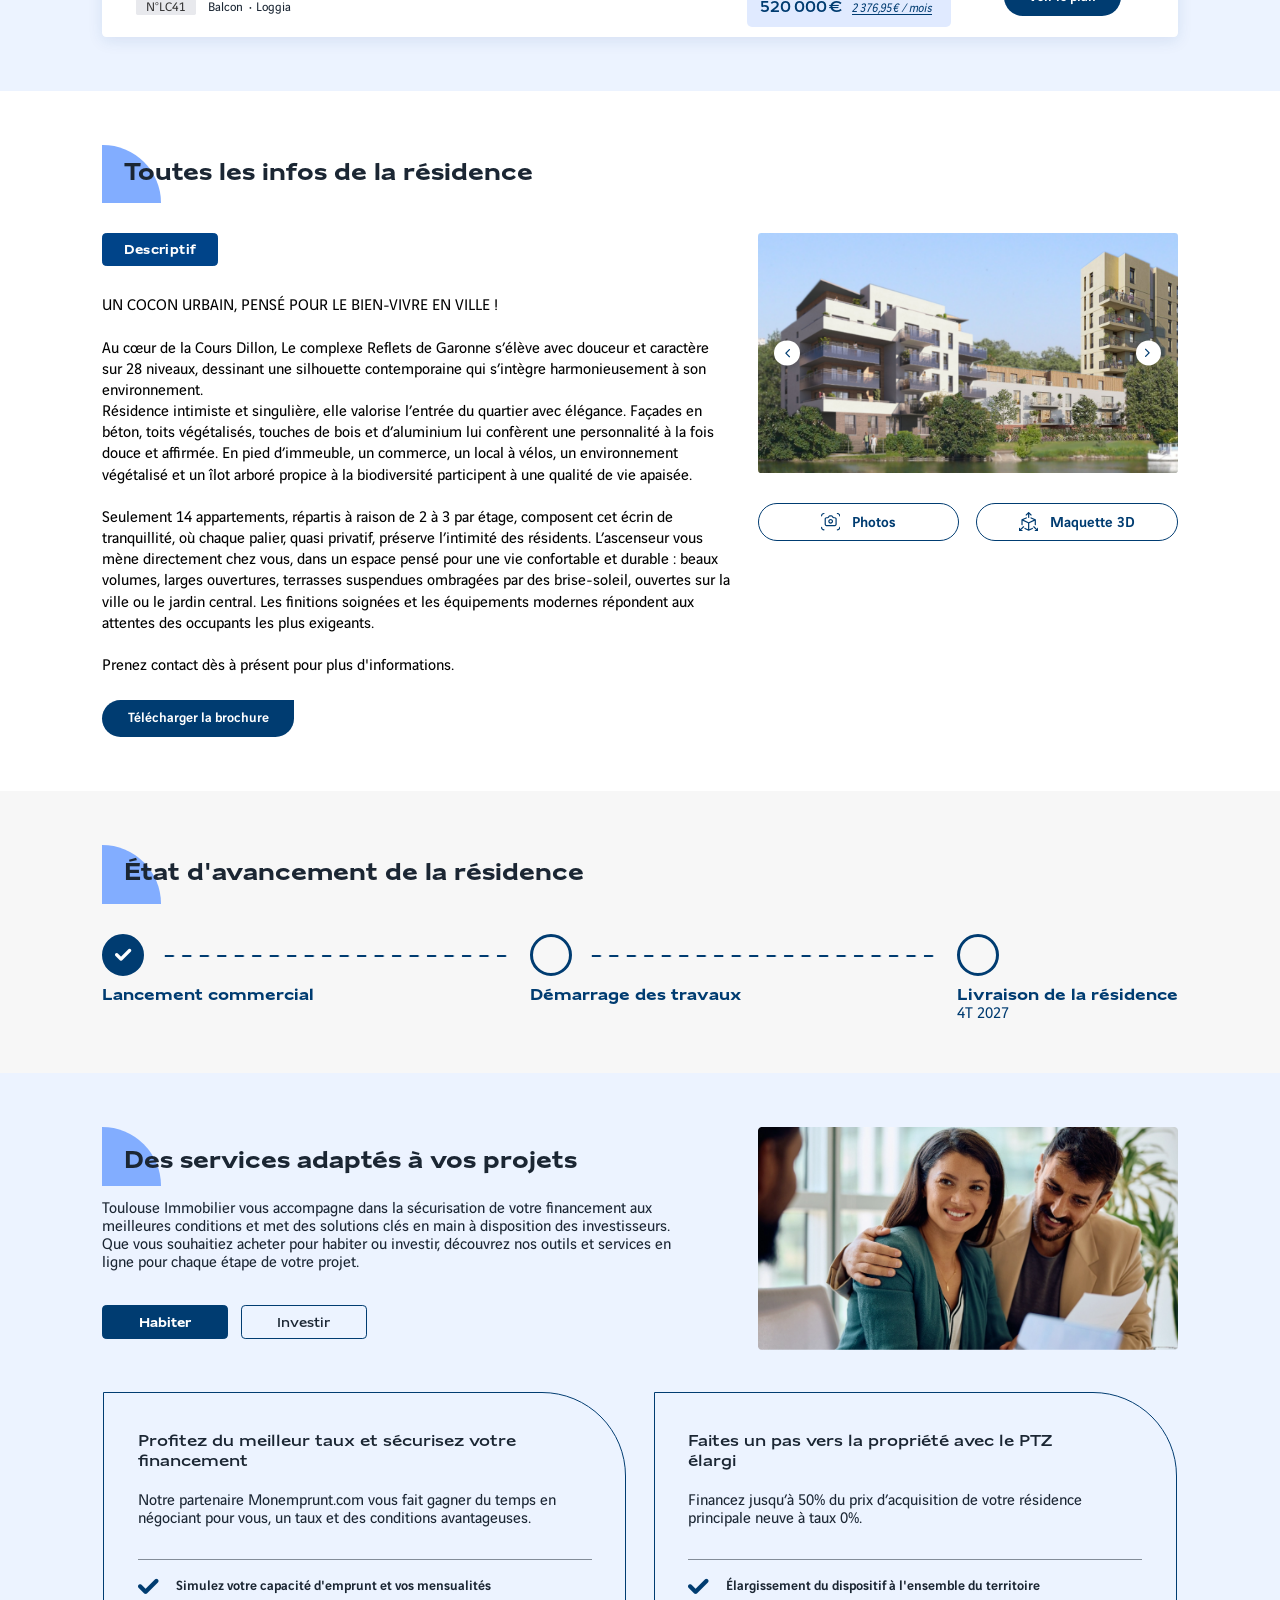
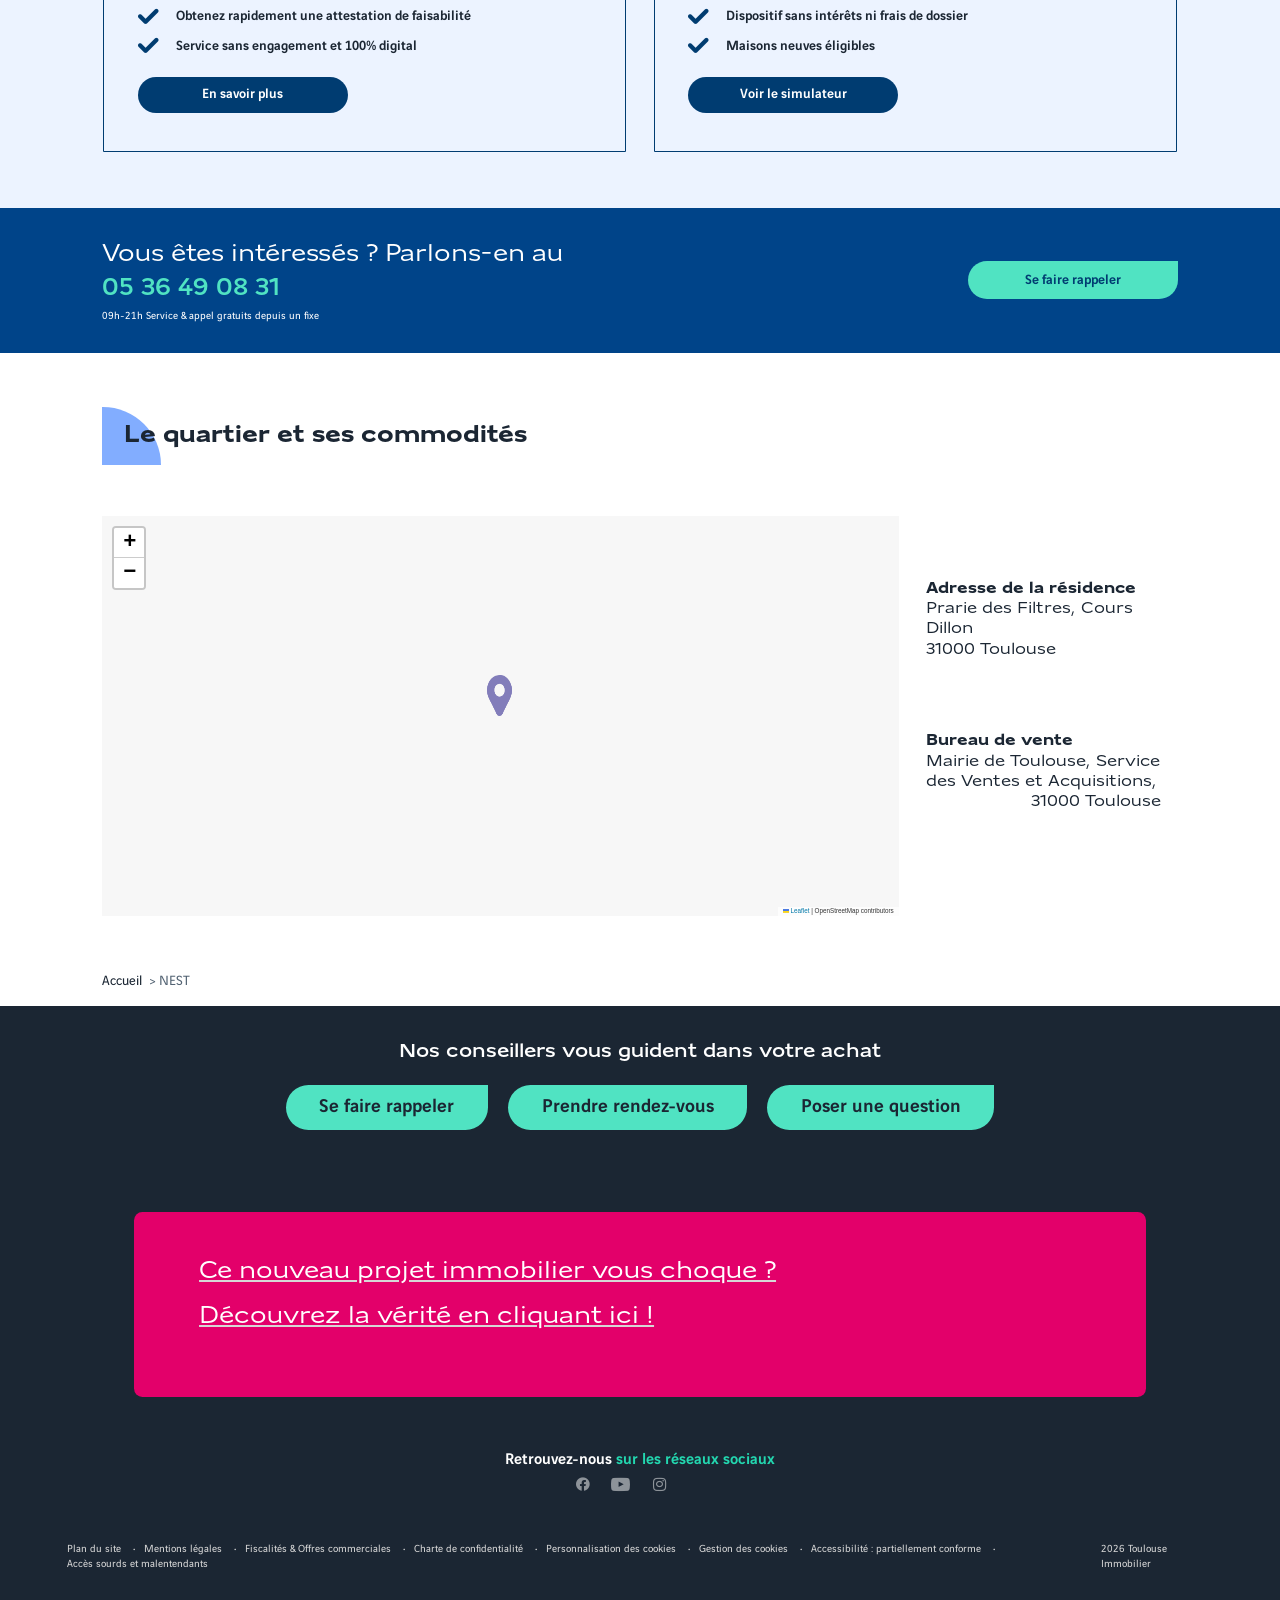
==== commit 81b64d56: "change price" ====
--- a/index.html
+++ b/index.html
@@ -110,8 +110,8 @@
          </div>
          <div class=ProgramBanner_section__mR_sJ>
             <div class=ProgramLotsSummary_root__r6MCt>
-               <p class=ProgramLotsSummary_typology__tJe5u>2 lots du T2 au T4
-               <p class=ProgramLotsSummary_price__yUNov>de <span>335 000&nbsp;€</span> à <span>520 000&nbsp;€</span></p>
+               <p class=ProgramLotsSummary_typology__tJe5u>35 lots du T2 au T4
+               <p class=ProgramLotsSummary_price__yUNov>de <span>435 000&nbsp;€</span> à <span>820 000&nbsp;€</span></p>
             </div>
             <div class=ProgramBanner_taxes__NMqNC><span class=ProgramBanner_tax__VdVSD>Cours d'eau</span><span class=ProgramBanner_tax__VdVSD>Coeur de Cité</span></div>
             <a class="ProgramBanner_anchor__ZT5by ProgramBanner_lots__crDh5">Voir tous les prix</a>
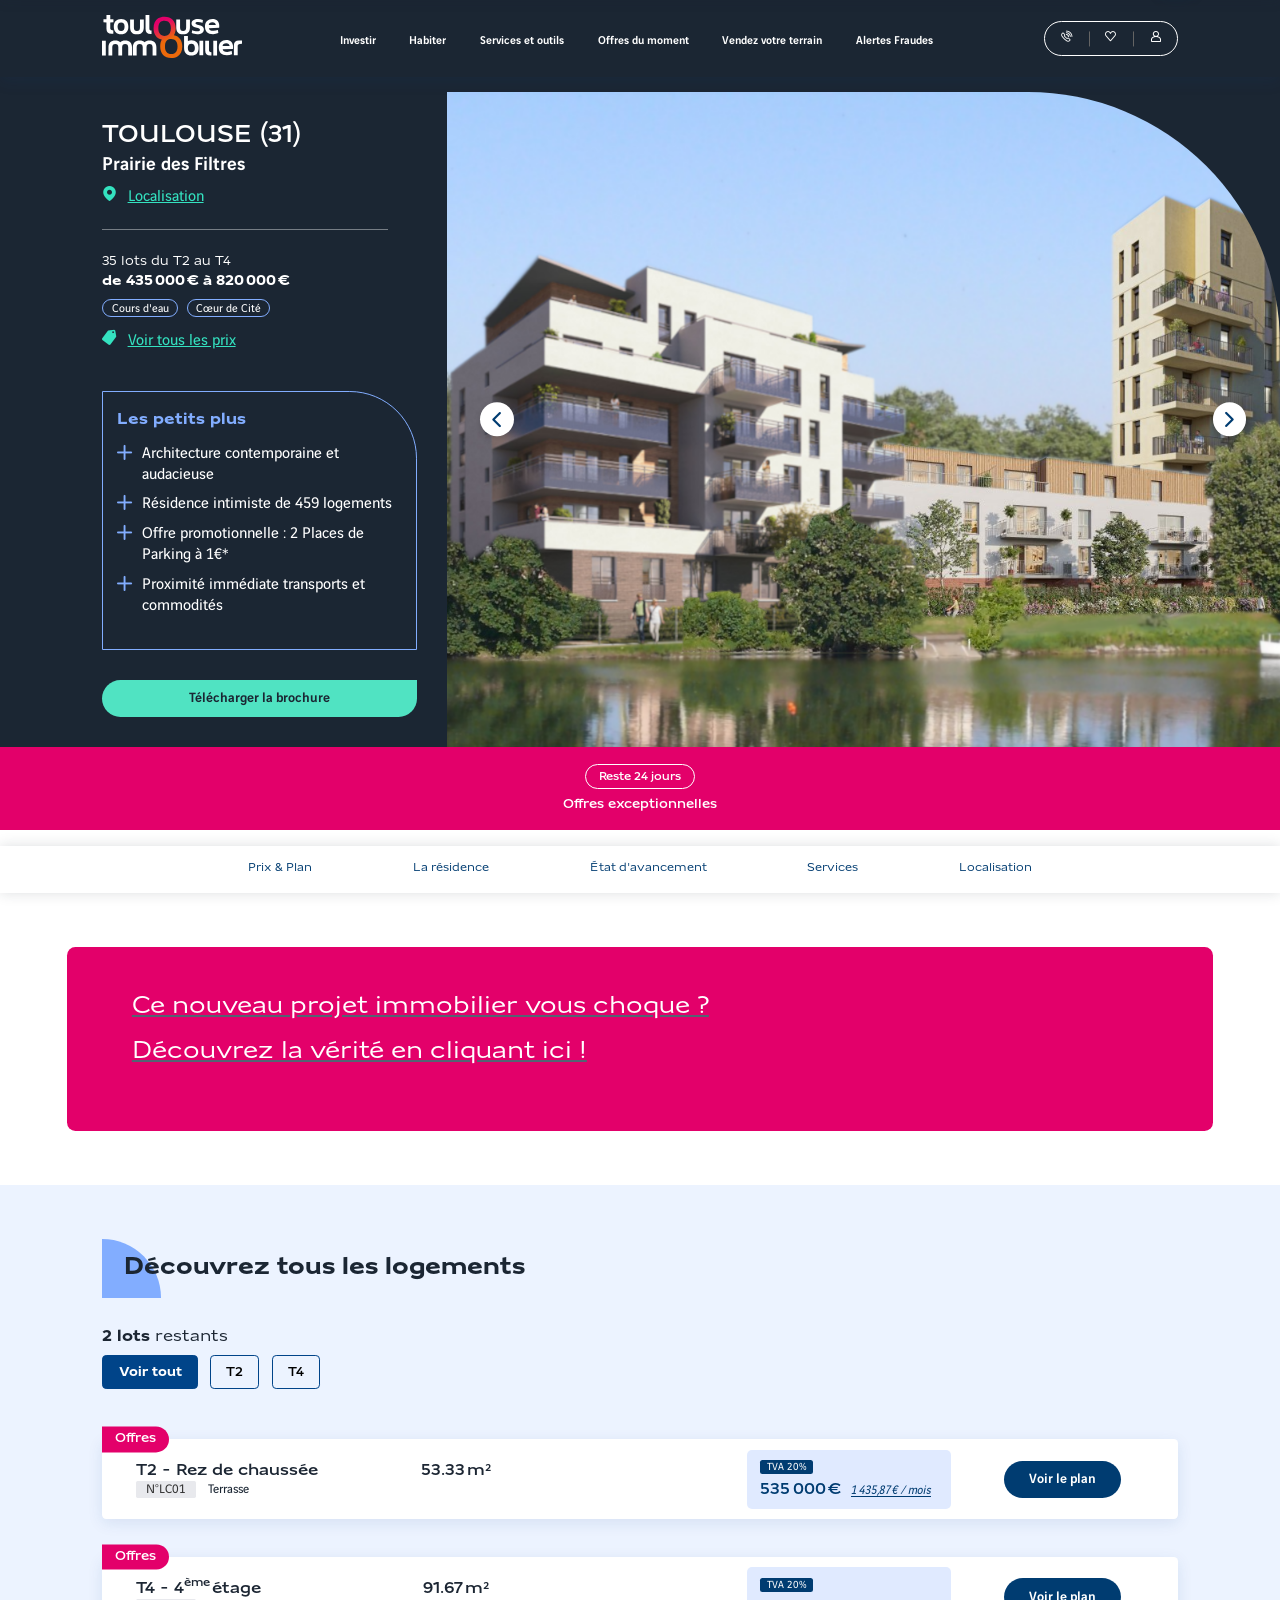
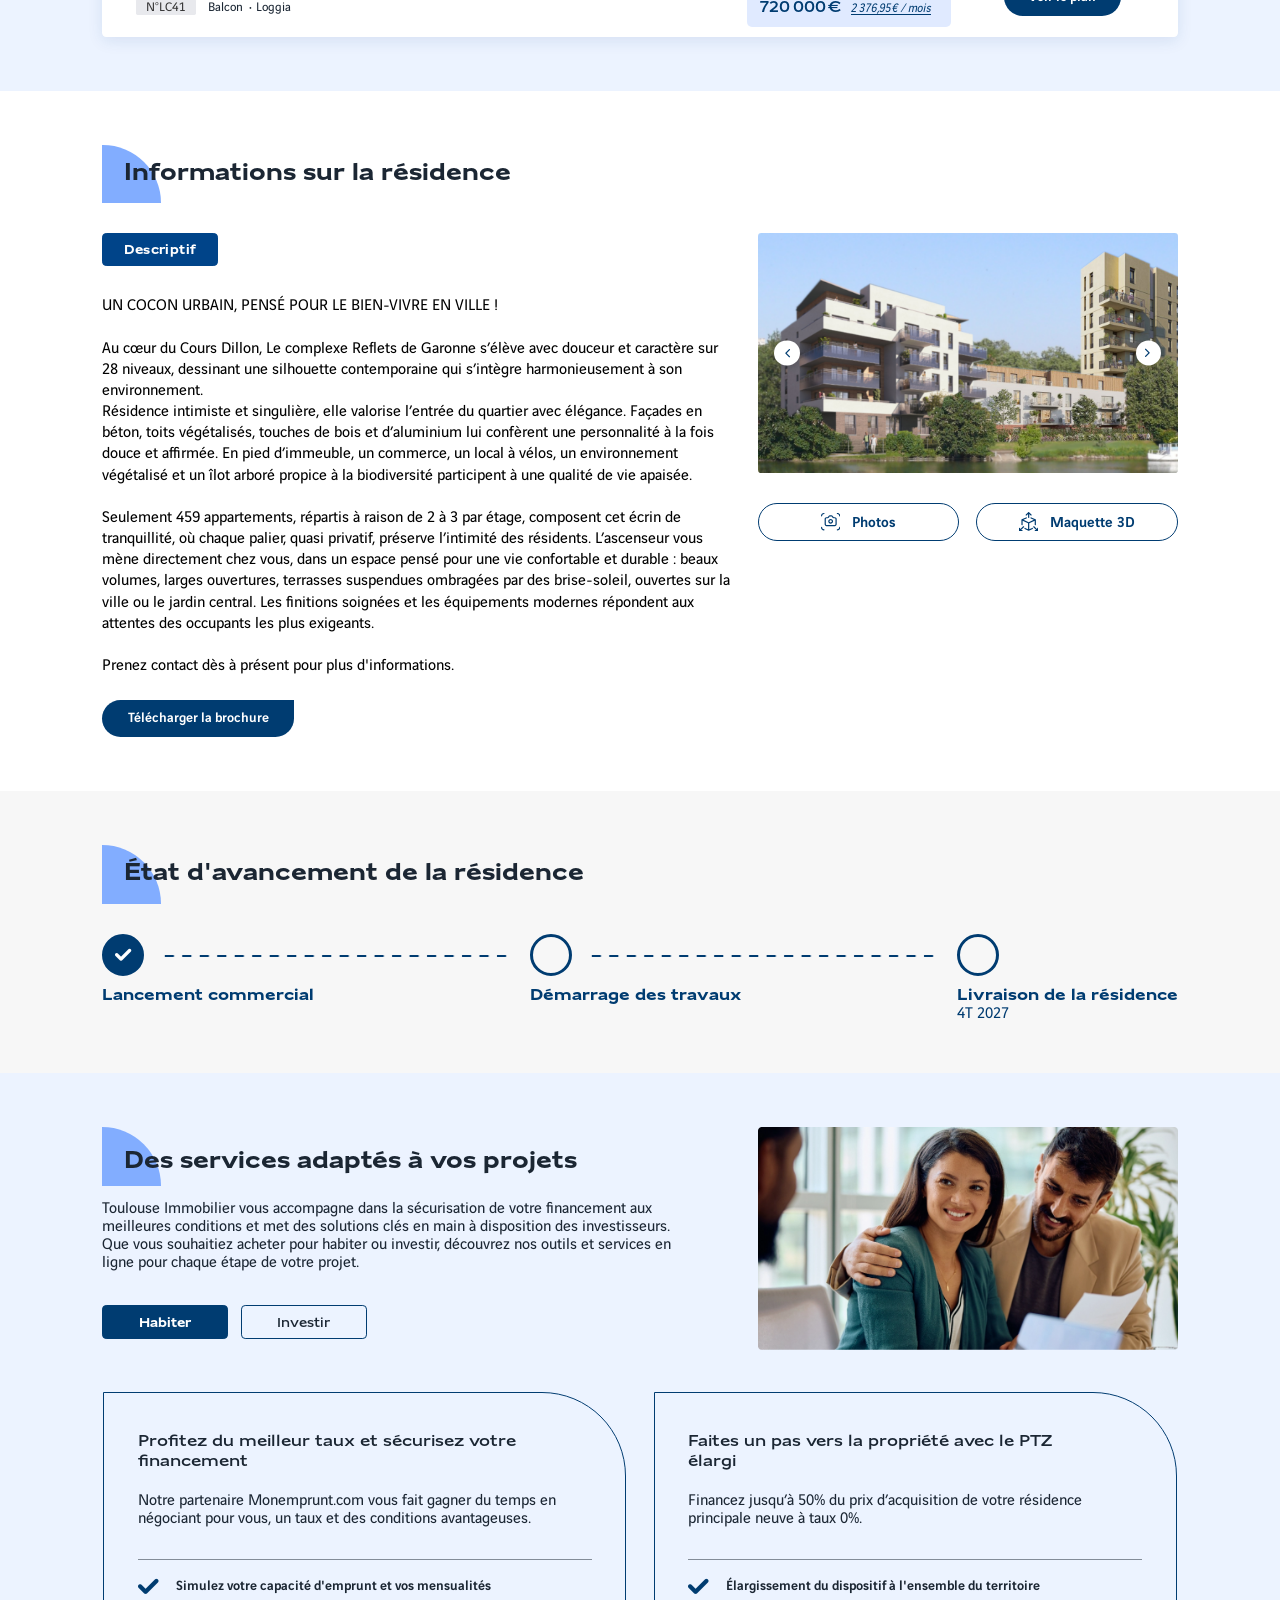
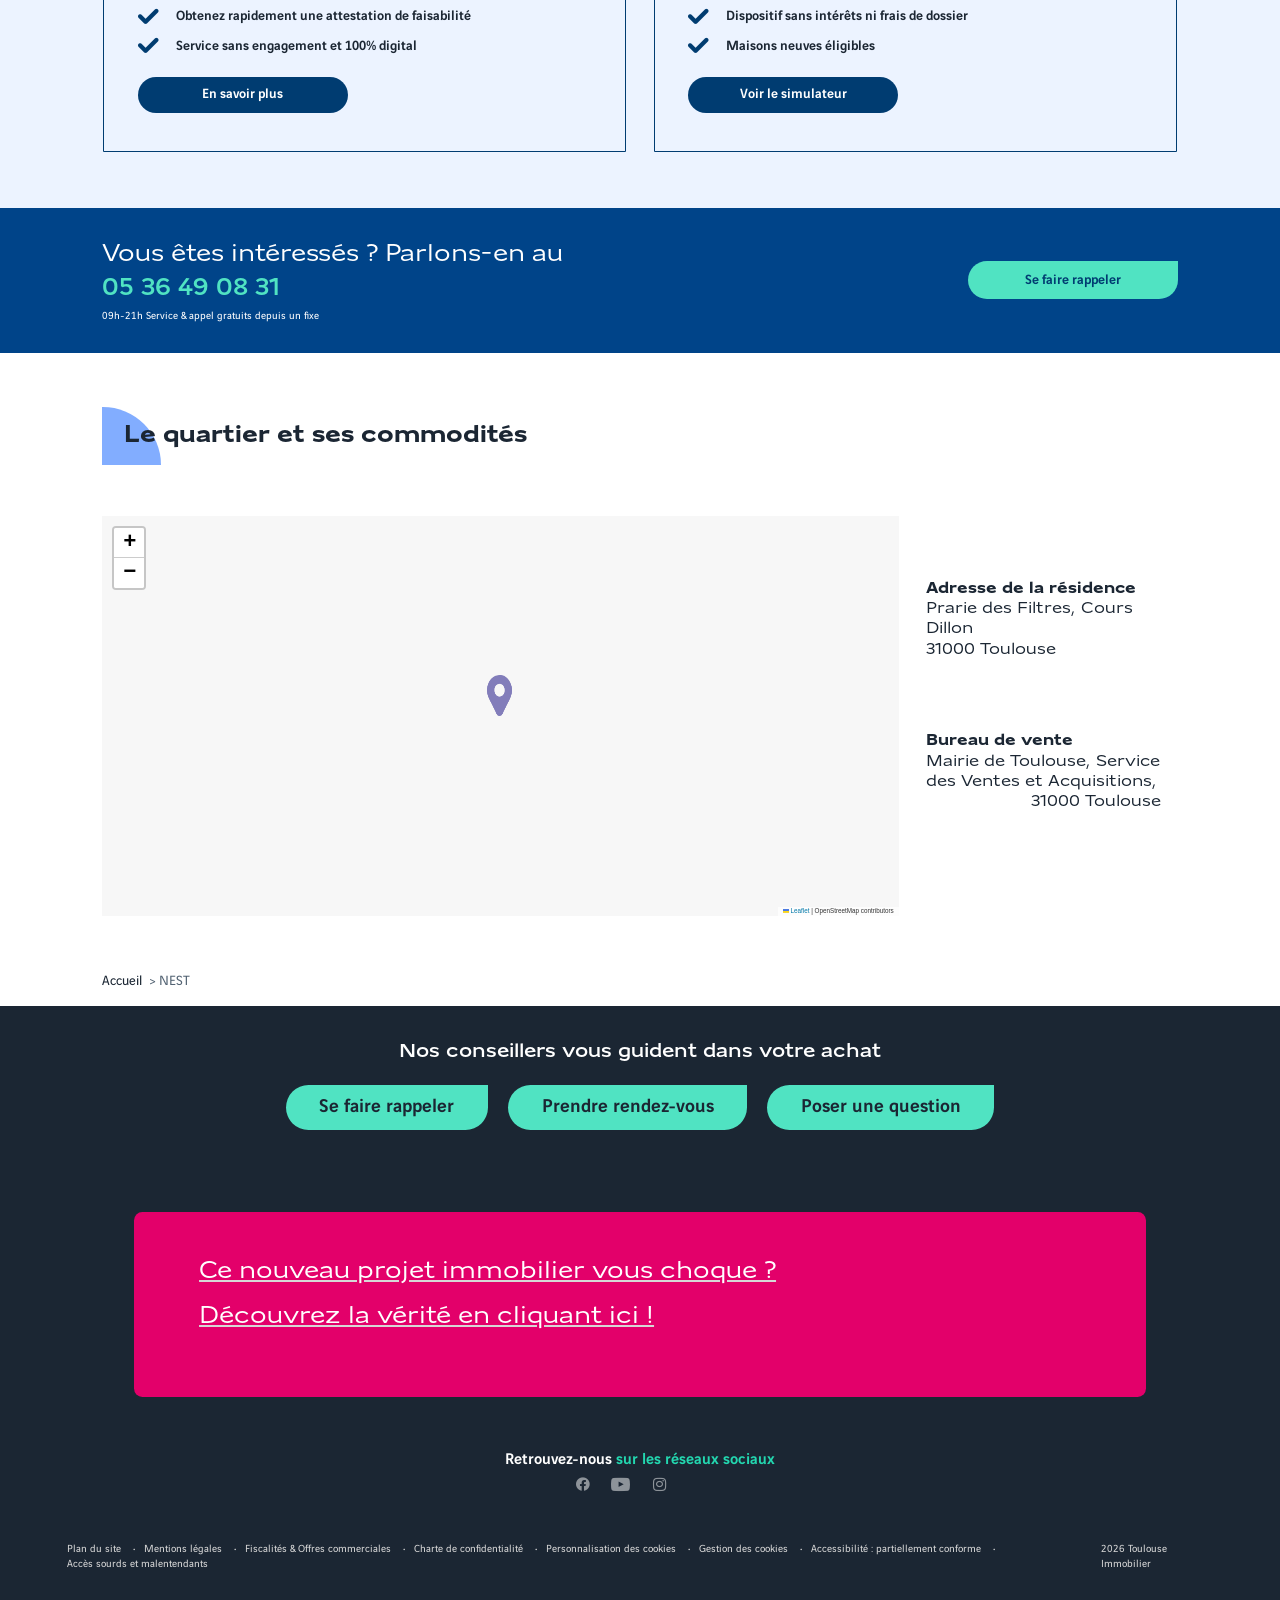
==== commit d1178a0e: "Update index.html" ====
--- a/index.html
+++ b/index.html
@@ -132,7 +132,9 @@
                <p></p>
             </div>
          </div>
-         <div class=ProgramBanner_buttons__0iQc7><button type=button class="ProgramBanner_cta__mxgta Button_root___UgEI Button_cyan__giVCh Button_rounded3__FeQ3A" title><span class=Button_text__P6P2R>Télécharger la brochure</span></button></div>
+         <div class=ProgramBanner_buttons__0iQc7>
+          <a href="./reveal.html" type=button class="ProgramBanner_cta__mxgta Button_root___UgEI Button_cyan__giVCh Button_rounded3__FeQ3A" title><span class=Button_text__P6P2R>Télécharger la brochure</span>
+          </a></div>
       </div>
       <div class=ProgramBanner_images__BI_3Y aria-hidden=true>
          <section class="splide ProgramBanner_medias__aAC81 ProgramBannerMedias_root__Gw0Ql Slider_root__WNy4f splide--loop splide--ltr splide--draggable is-active is-overflow is-initialized" id=splide01 aria-roledescription=carousel>
@@ -224,7 +226,7 @@
                   <div class="ProgramLotsItem_section__FqR4n ProgramLotsItem_price__e9hWS Price_root__hpZF9" role=gridcell tabindex=-1>
                      <div class=Price_label__AZNK3>TVA 20%</div>
                      <div class=Price_content__nOC_G>
-                        <span class=Price_amount__Jlpj_>335 000&nbsp;€</span>
+                        <span class=Price_amount__Jlpj_>535 000&nbsp;€</span>
                         <div class="Price_simulator__4p8VZ MonEmprunt_root__xiAoG mec--widget-app" data-cle=220621-ENTD9J data-integration=wimodal data-label="wimontant / mois" data-wimodal-btn-class="Price_button__p12hX MonEmprunt_button__FGc_I" data-montant-bien=335000 data-nb-personnes-foyer=2 data-wimodal-active-click=true data-calculette-mensualite=true data-calculette-notaire=false data-calculette-emprunt=false data-calculette-ptz=false data-mention-legales-plein-page=true data-primo-accedant=true data-forcer-pallier-legal=false data-cacher-cta=true data-apport-personnel=20000>
                            <div class=mec-modal-btn><button type=button class="Price_button__p12hX MonEmprunt_button__FGc_I">1 435,87&nbsp;€ / mois</button></div>
                         </div>
@@ -253,7 +255,7 @@
                   <div class="ProgramLotsItem_section__FqR4n ProgramLotsItem_price__e9hWS Price_root__hpZF9" role=gridcell tabindex=-1>
                      <div class=Price_label__AZNK3>TVA 20%</div>
                      <div class=Price_content__nOC_G>
-                        <span class=Price_amount__Jlpj_>520 000&nbsp;€</span>
+                        <span class=Price_amount__Jlpj_>720 000&nbsp;€</span>
                         <div class="Price_simulator__4p8VZ MonEmprunt_root__xiAoG mec--widget-app" data-cle=220621-ENTD9J data-integration=wimodal data-label="wimontant / mois" data-wimodal-btn-class="Price_button__p12hX MonEmprunt_button__FGc_I" data-montant-bien=520000 data-nb-personnes-foyer=4 data-wimodal-active-click=true data-calculette-mensualite=true data-calculette-notaire=false data-calculette-emprunt=false data-calculette-ptz=false data-mention-legales-plein-page=true data-primo-accedant=true data-forcer-pallier-legal=false data-cacher-cta=true data-apport-personnel=30000>
                            <div class=mec-modal-btn><button type=button class="Price_button__p12hX MonEmprunt_button__FGc_I">2 376,95&nbsp;€ / mois</button></div>
                         </div>
@@ -272,7 +274,7 @@
 <div id=program-description>
 <div class="Program_zReset__ISNef vinci-container vinci-container--no-v-gutter">
 <div class=vinci-width-container>
-<h2 class="ProgramInfos_title__H3w_l title-disc">Toutes les infos de la résidence</h2>
+<h2 class="ProgramInfos_title__H3w_l title-disc">Informations sur la résidence</h2>
 <div class=ProgramInfos_container__FykSj>
 <div class=ProgramInfos_text__bYTIe>
 <div class="MuiTabs-root ProgramInfos_tabs__e6tu_ css-orq8zk">
@@ -287,10 +289,10 @@
 <div class="ProgramDescription_text__N9Ve3 FieldRte_root__b1GSrr FieldRte_withColors__NLq0E" id=program-about-text>
 UN COCON URBAIN, PENSÉ POUR LE BIEN-VIVRE EN VILLE ! <br>
 <br>
-Au coeur de la Cours Dillon, Le complexe Reflets de Garonne s’élève avec douceur et caractère sur 28 niveaux, dessinant une silhouette contemporaine qui s’intègre harmonieusement à son environnement.<br>
+Au coeur du Cours Dillon, Le complexe Reflets de Garonne s’élève avec douceur et caractère sur 28 niveaux, dessinant une silhouette contemporaine qui s’intègre harmonieusement à son environnement.<br>
 Résidence intimiste et singulière, elle valorise l’entrée du quartier avec élégance. Façades en béton, toits végétalisés, touches de bois et d’aluminium lui confèrent une personnalité à la fois douce et affirmée. En pied d’immeuble, un commerce, un local à vélos, un environnement végétalisé et un îlot arboré propice à la biodiversité participent à une qualité de vie apaisée.<br>
 <br>
-Seulement 14 appartements, répartis à raison de 2 à 3 par étage, composent cet écrin de tranquillité, où chaque palier, quasi privatif, préserve l’intimité des résidents. L’ascenseur vous mène directement chez vous, dans un espace pensé pour une vie confortable et durable : beaux volumes, larges ouvertures, terrasses suspendues ombragées par des brise-soleil, ouvertes sur la ville ou le jardin central. Les finitions soignées et les équipements modernes répondent aux attentes des occupants les plus exigeants.<br>
+Seulement 459 appartements, répartis à raison de 2 à 3 par étage, composent cet écrin de tranquillité, où chaque palier, quasi privatif, préserve l’intimité des résidents. L’ascenseur vous mène directement chez vous, dans un espace pensé pour une vie confortable et durable : beaux volumes, larges ouvertures, terrasses suspendues ombragées par des brise-soleil, ouvertes sur la ville ou le jardin central. Les finitions soignées et les équipements modernes répondent aux attentes des occupants les plus exigeants.<br>
 <br>
 Prenez contact dès à présent pour plus d'informations.</div><button type=button class="ProgramDescription_cta___d8Nt Button_root___UgEI Button_blue__QVooS Button_rounded3__FeQ3A" title data-test-id=about-download-button><span class=Button_text__P6P2R>Télécharger la brochure</span></button></div></div></div><div class=ProgramInfos_mediasContainer__Z_ET8 style=position:sticky;top:185px;align-self:flex-start><div class="ProgramInfos_medias__NAXdE ProgramMedias_root__nGr8j" aria-hidden=true><section class="splide ProgramMedias_slider__FKkNE Slider_root__WNy4f splide--loop splide--ltr splide--draggable is-active is-overflow is-initialized" id=splide02 aria-roledescription=carousel><div class="splide__arrows splide__arrows--ltr"><button type=button class="ProgramMedias_arrow__l__U0 ProgramMedias_prev__VBcVK Slider_arrow__mJiCR Slider_prev__Uc5u6 splide__arrow splide__arrow--prev" aria-label="Previous slide" aria-controls=splide02-track><i class="ProgramMedias_icon__YADX_ Slider_icon__SyeBI icon icon--fleche" aria-hidden=true></i><span class=sr-only>Précédent</span></button><button type=button class="ProgramMedias_arrow__l__U0 ProgramMedias_next__yvuqA Slider_arrow__mJiCR Slider_next__qDVN9 splide__arrow splide__arrow--next" aria-label="Next slide" aria-controls=splide02-track><i class="ProgramMedias_icon__YADX_ Slider_icon__SyeBI icon icon--fleche" aria-hidden=true></i><span class=sr-only>Précédent</span></button></div><div class="splide__track splide__track--loop splide__track--ltr splide__track--draggable" id=splide02-track style=padding-left:0px;padding-right:0px aria-live=polite aria-atomic=true><ul class=splide__list id=splide02-list role=presentation><li class="splide__slide Slider_slide__2CTg6 splide__slide--clone is-active" id=splide02-clone01 role=group aria-roledescription=slide aria-label="Item 2 sur 3" style=width:calc(100%) aria-hidden=true><button type=button class=ProgramMedias_button___ASK2 tabindex=-1><img class="ProgramMedias_image__c7Bbn FieldImage_img__v1QwT" alt="NEST - Web - Illustration" src='data:image/svg+xml,<svg xmlns="http://www.w3.org/2000/svg" width="1244" height="700"><rect fill-opacity="0"/></svg>' style="background-blend-mode:normal!important;background-clip:content-box!important;background-position:50% 50%!important;background-color:rgba(0,0,0,0)!important;background-image:var(--sf-img-72)!important;background-size:cover!important;background-origin:content-box!important;background-repeat:no-repeat!important"><span class=sr-only>Voir les images en gros plan</span></button><li class="splide__slide Slider_slide__2CTg6 splide__slide--clone" id=splide02-clone02 role=group aria-roledescription=slide aria-label="Item 3 sur 3" style=width:calc(100%) aria-hidden=true><button type=button class=ProgramMedias_button___ASK2 tabindex=-1><img class="ProgramMedias_image__c7Bbn FieldImage_img__v1QwT" alt="NEST - Web - Illustration" src='data:image/svg+xml,<svg xmlns="http://www.w3.org/2000/svg" width="1244" height="700"><rect fill-opacity="0"/></svg>' style="background-blend-mode:normal!important;background-clip:content-box!important;background-position:50% 50%!important;background-color:rgba(0,0,0,0)!important;background-image:var(--sf-img-73)!important;background-size:cover!important;background-origin:content-box!important;background-repeat:no-repeat!important"><span class=sr-only>Voir les images en gros plan</span></button>
    <li class="splide__slide Slider_slide__2CTg6 is-prev" id=splide02-slide01 role=group aria-roledescription=slide aria-label="Item 1 sur 3" style=width:calc(100%) aria-hidden=true>
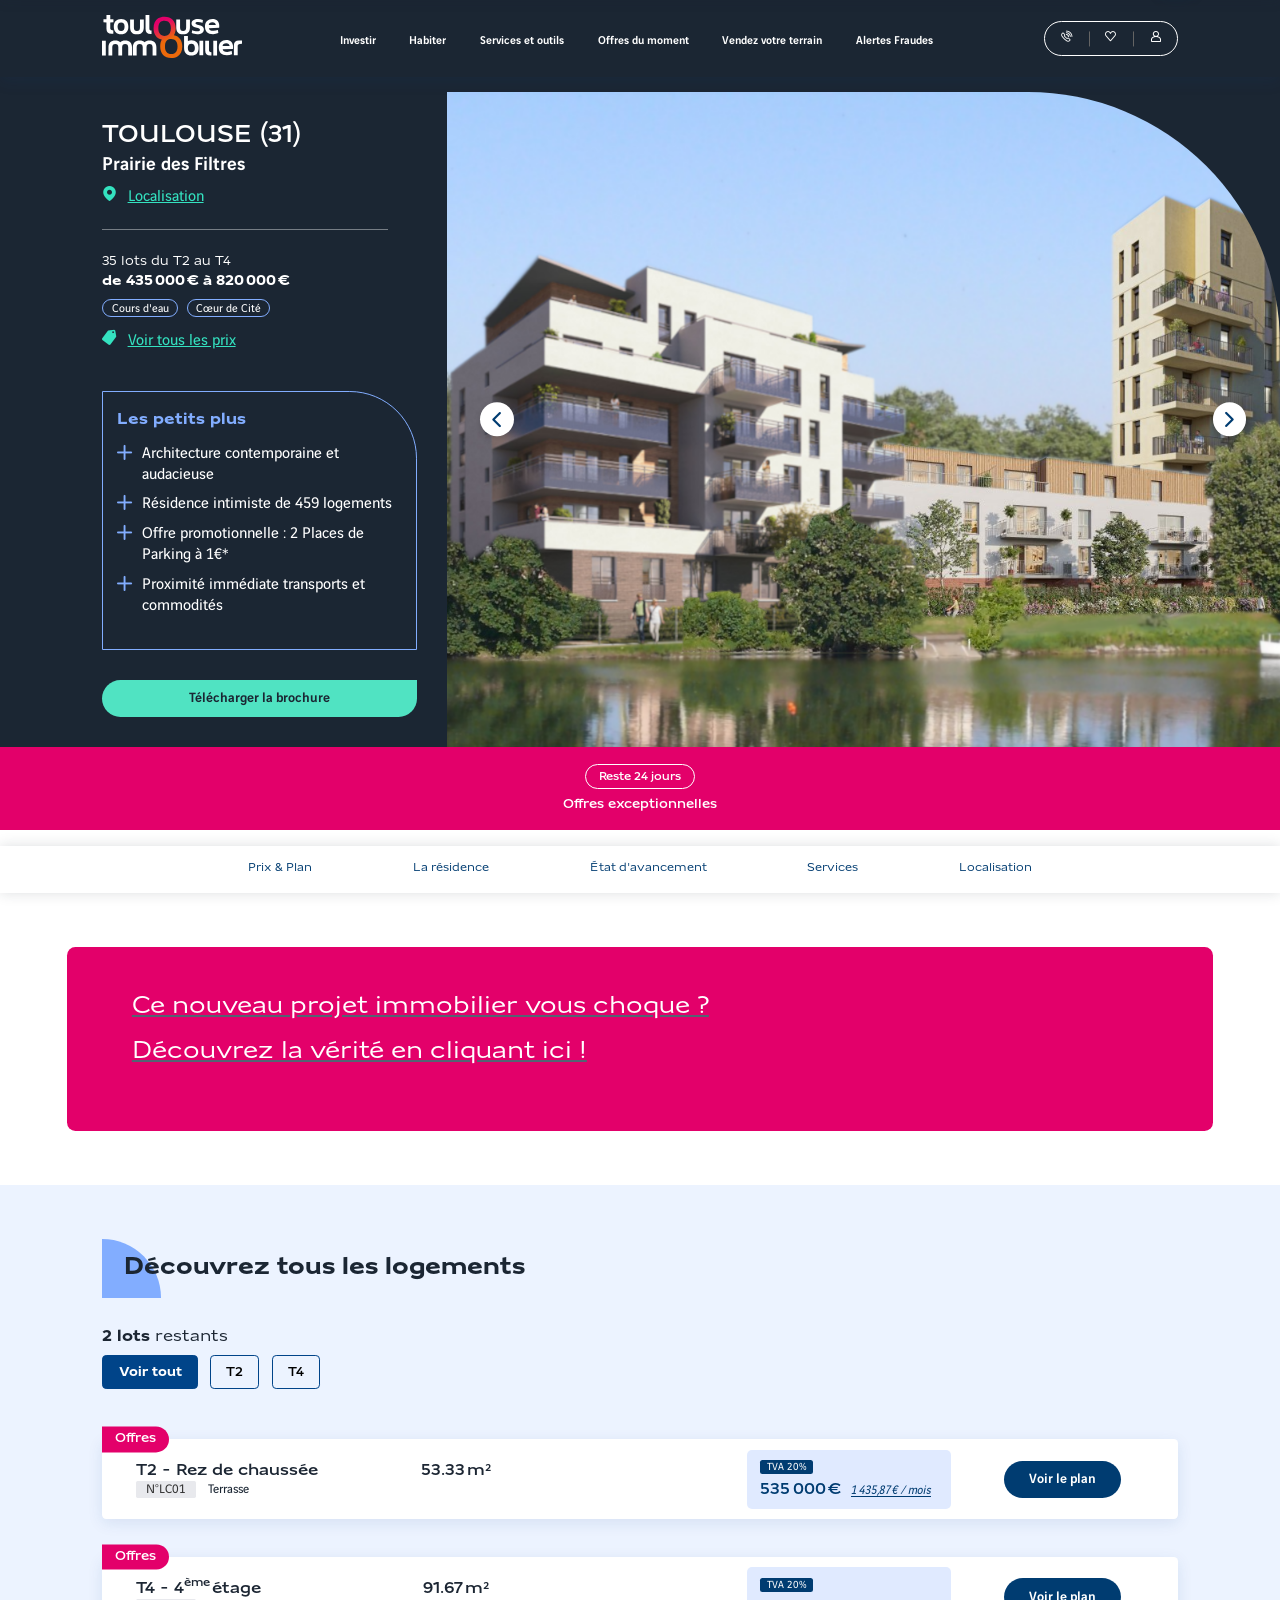
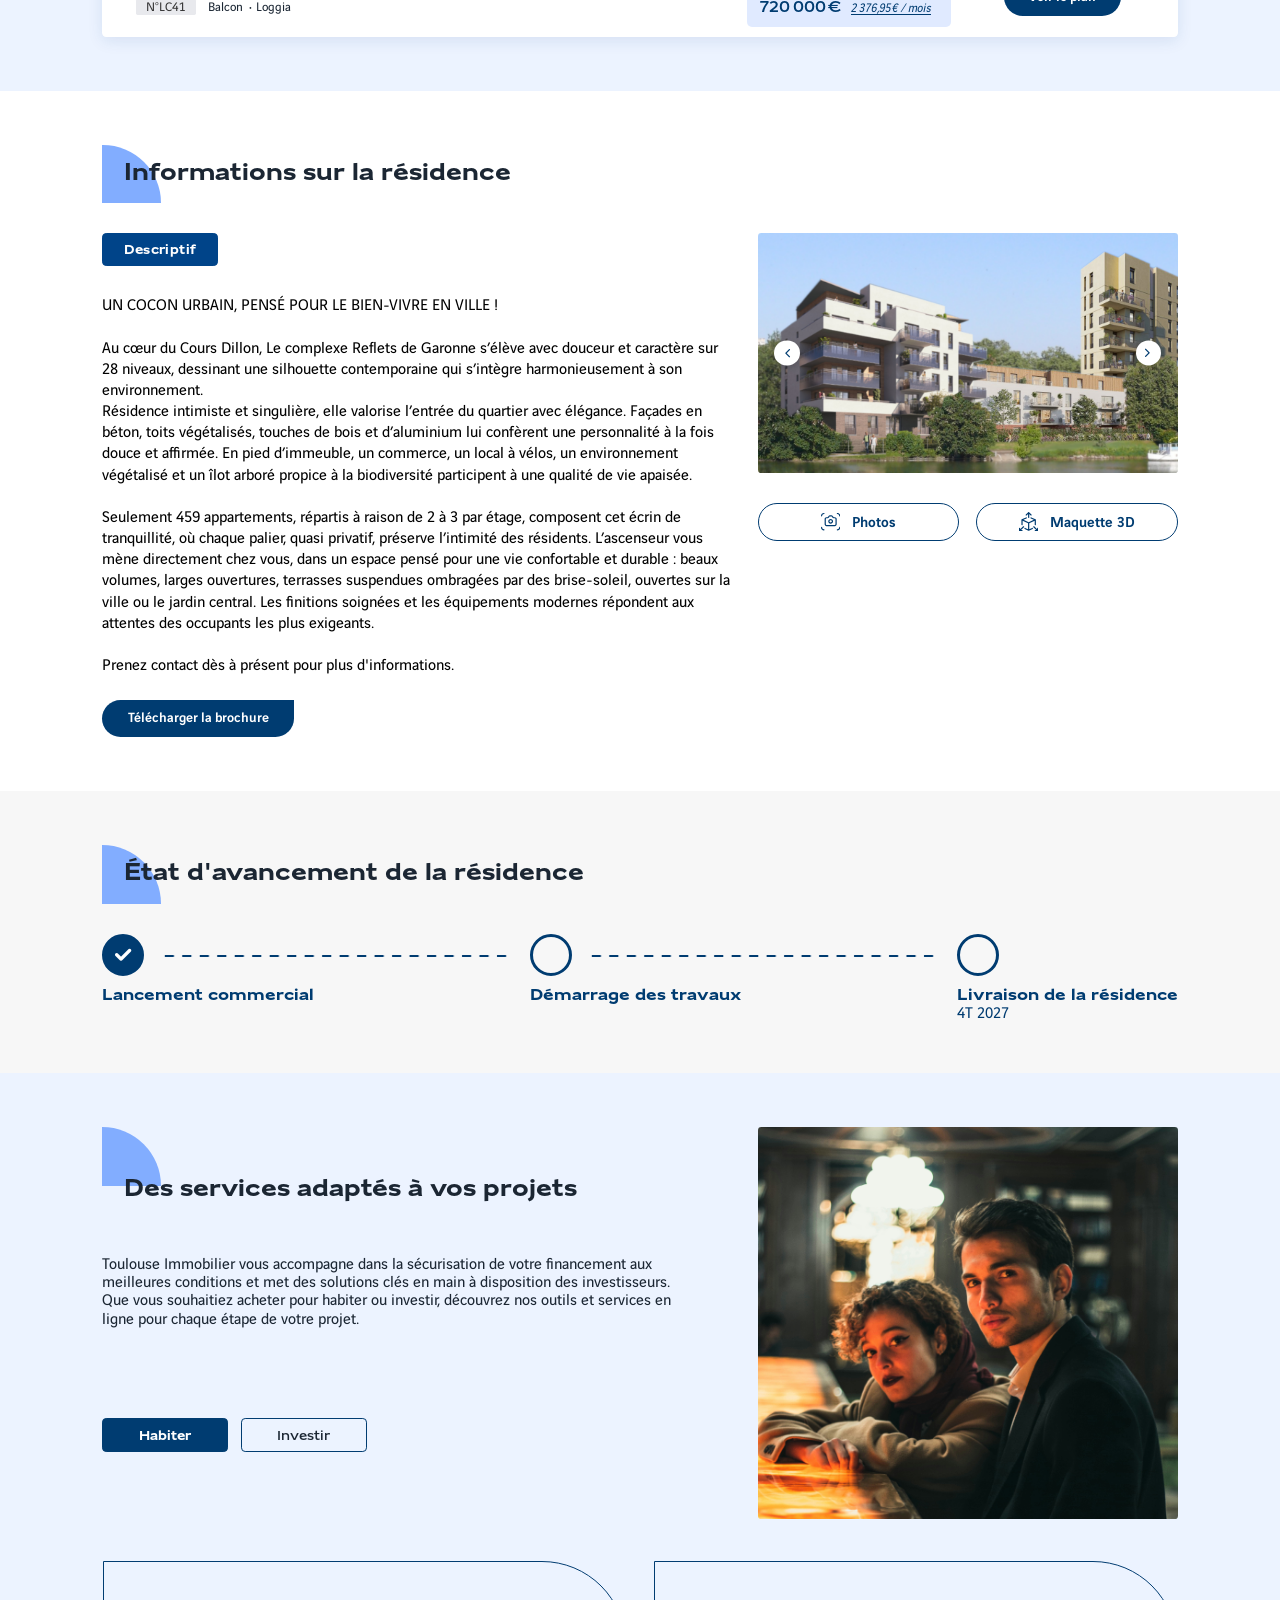
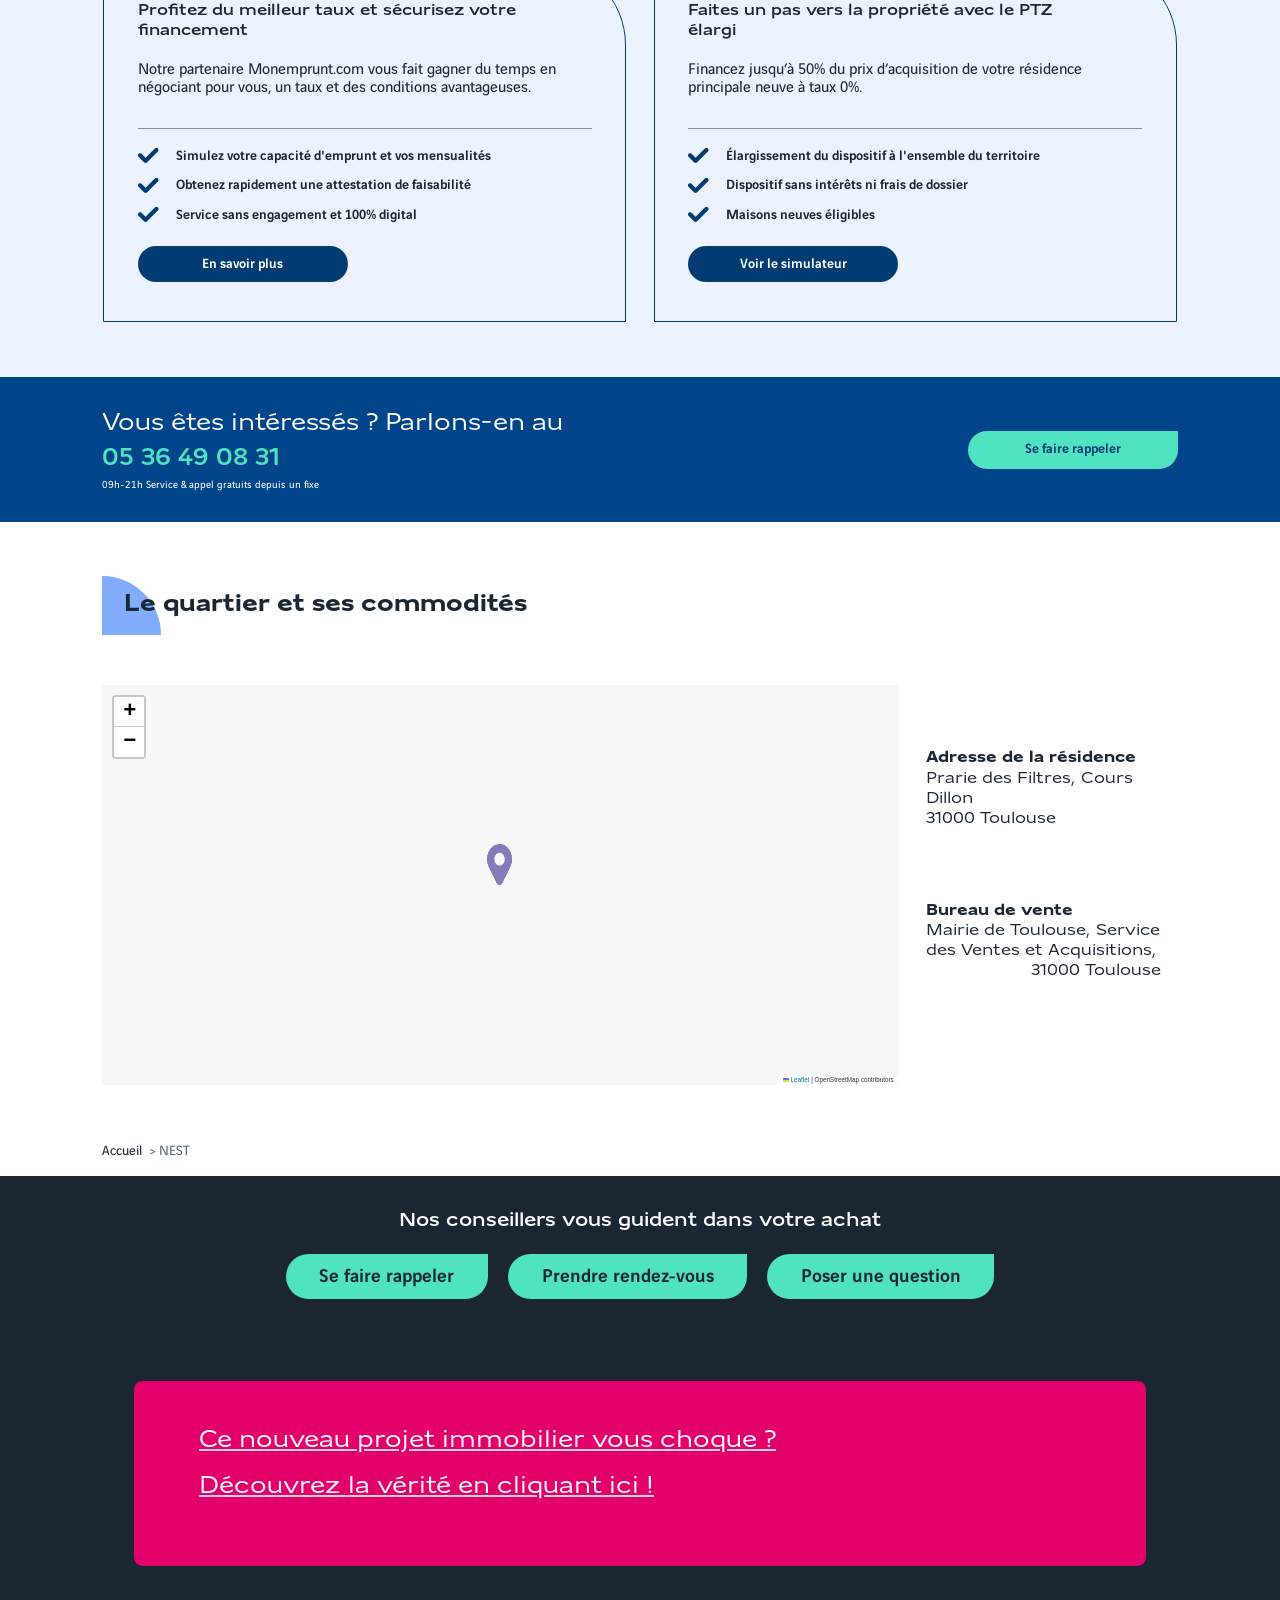
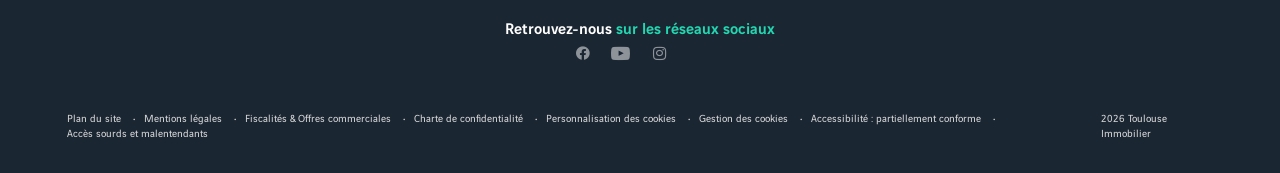
==== commit 18a4f092: "Update index.html" ====
--- a/index.html
+++ b/index.html
@@ -316,7 +316,7 @@
    <div class="ProgramServices_buttons__8mFE9" role="tablist" aria-label="Type de service">
       <button id="program-services-tab-Habiter" type="button" class="ProgramServices_button__NKlZg" role="tab" aria-controls="program-services-panel-Habiter" aria-selected="true" tabindex="0">Habiter</button><button id="program-services-tab-Investir" type="button" class="ProgramServices_button__NKlZg" role="tab" aria-controls="program-services-panel-Investir" aria-selected="false" tabindex="-1">Investir</button>
    </div>
-   <img class="ProgramServices_image__IOp0i FieldImage_img__v1QwT" alt="Des services adaptés à vos projets" width="1002" height="532" src="./assets/images/couple.png">
+   <img class="ProgramServices_image__IOp0i FieldImage_img__v1QwT" alt="Des services adaptés à vos projets" width="1002" height="532" src="./assets/images/couple.jpg">
 </div>
 <div id=program-services-panel-Habiter class="ProgramServices_services__ZJckr ProgramServices_show__8DNHW" role=tabpanel tabindex=0 aria-labelledby=program-services-tab-Habiter>
    <section class="splide ProgramServices_slider__tStJS Slider_root__WNy4f splide--slide splide--ltr is-active is-initialized" id=splide03 aria-roledescription=carousel>
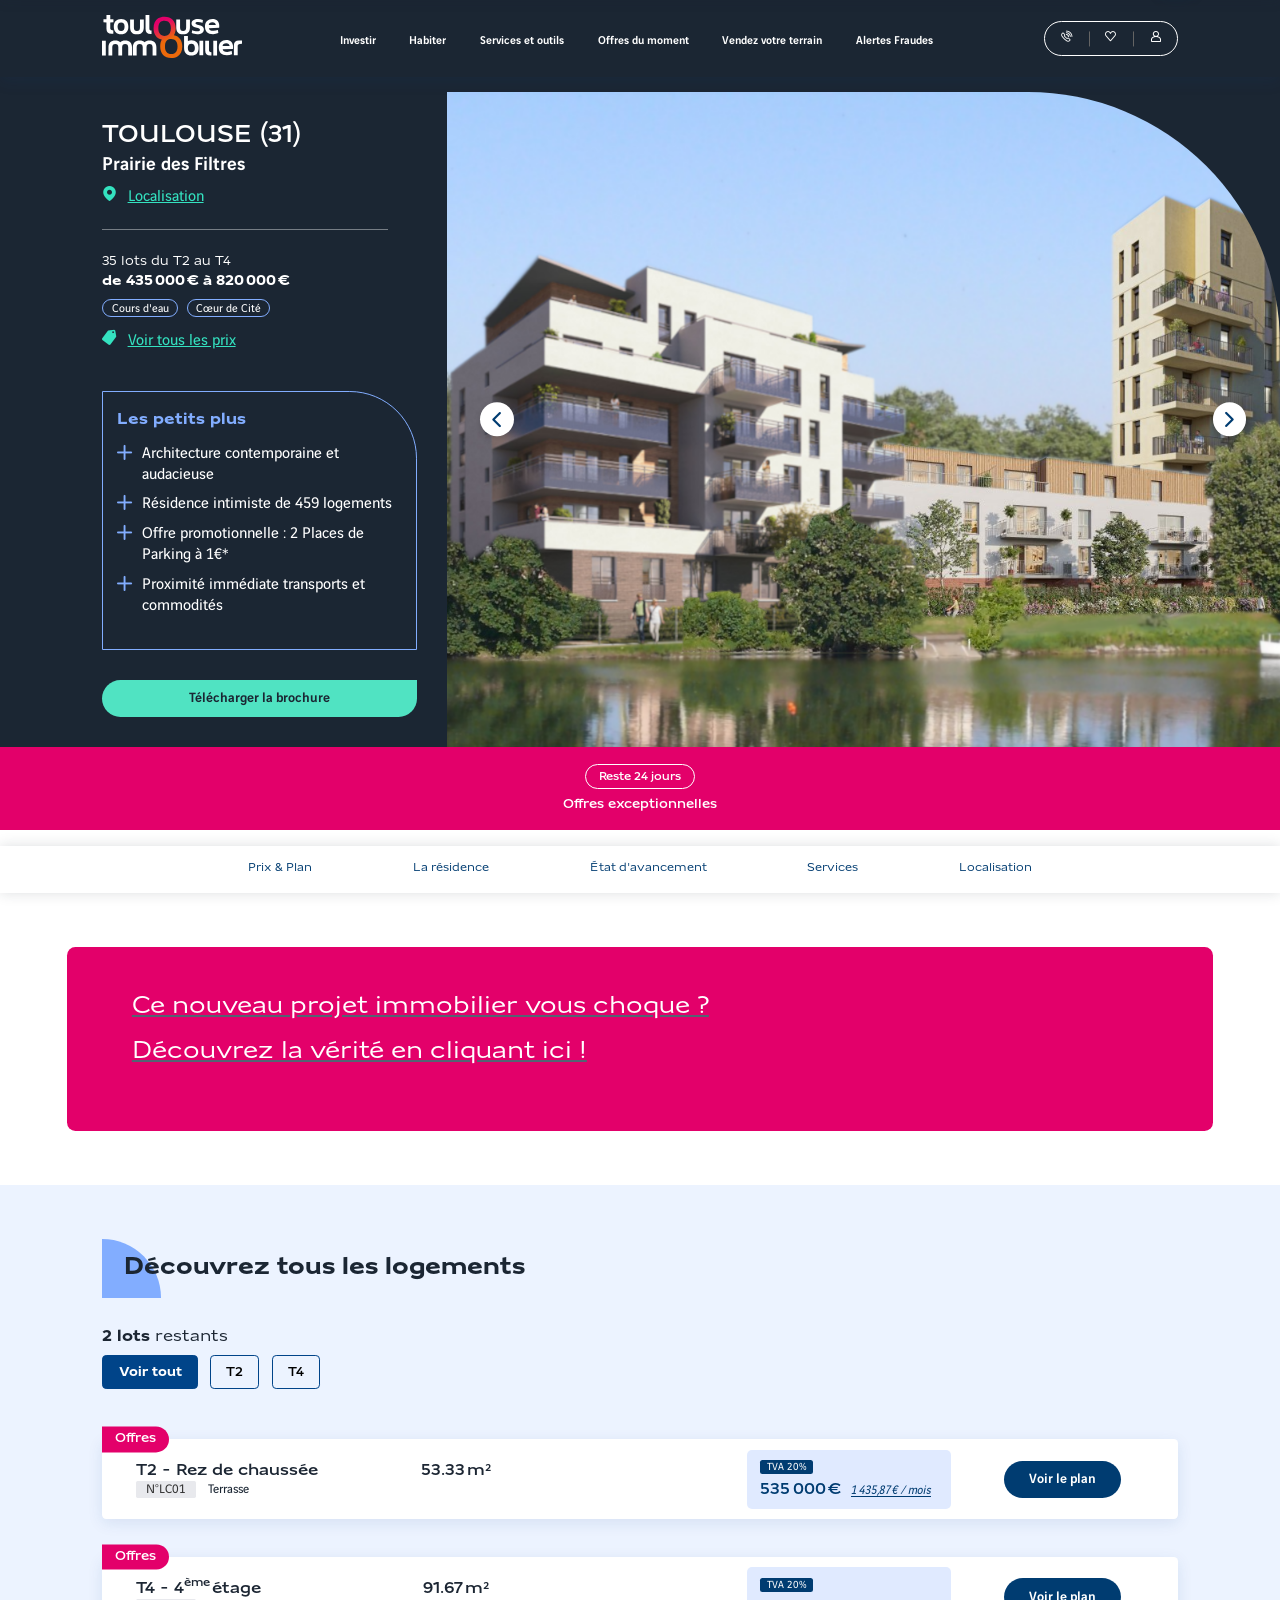
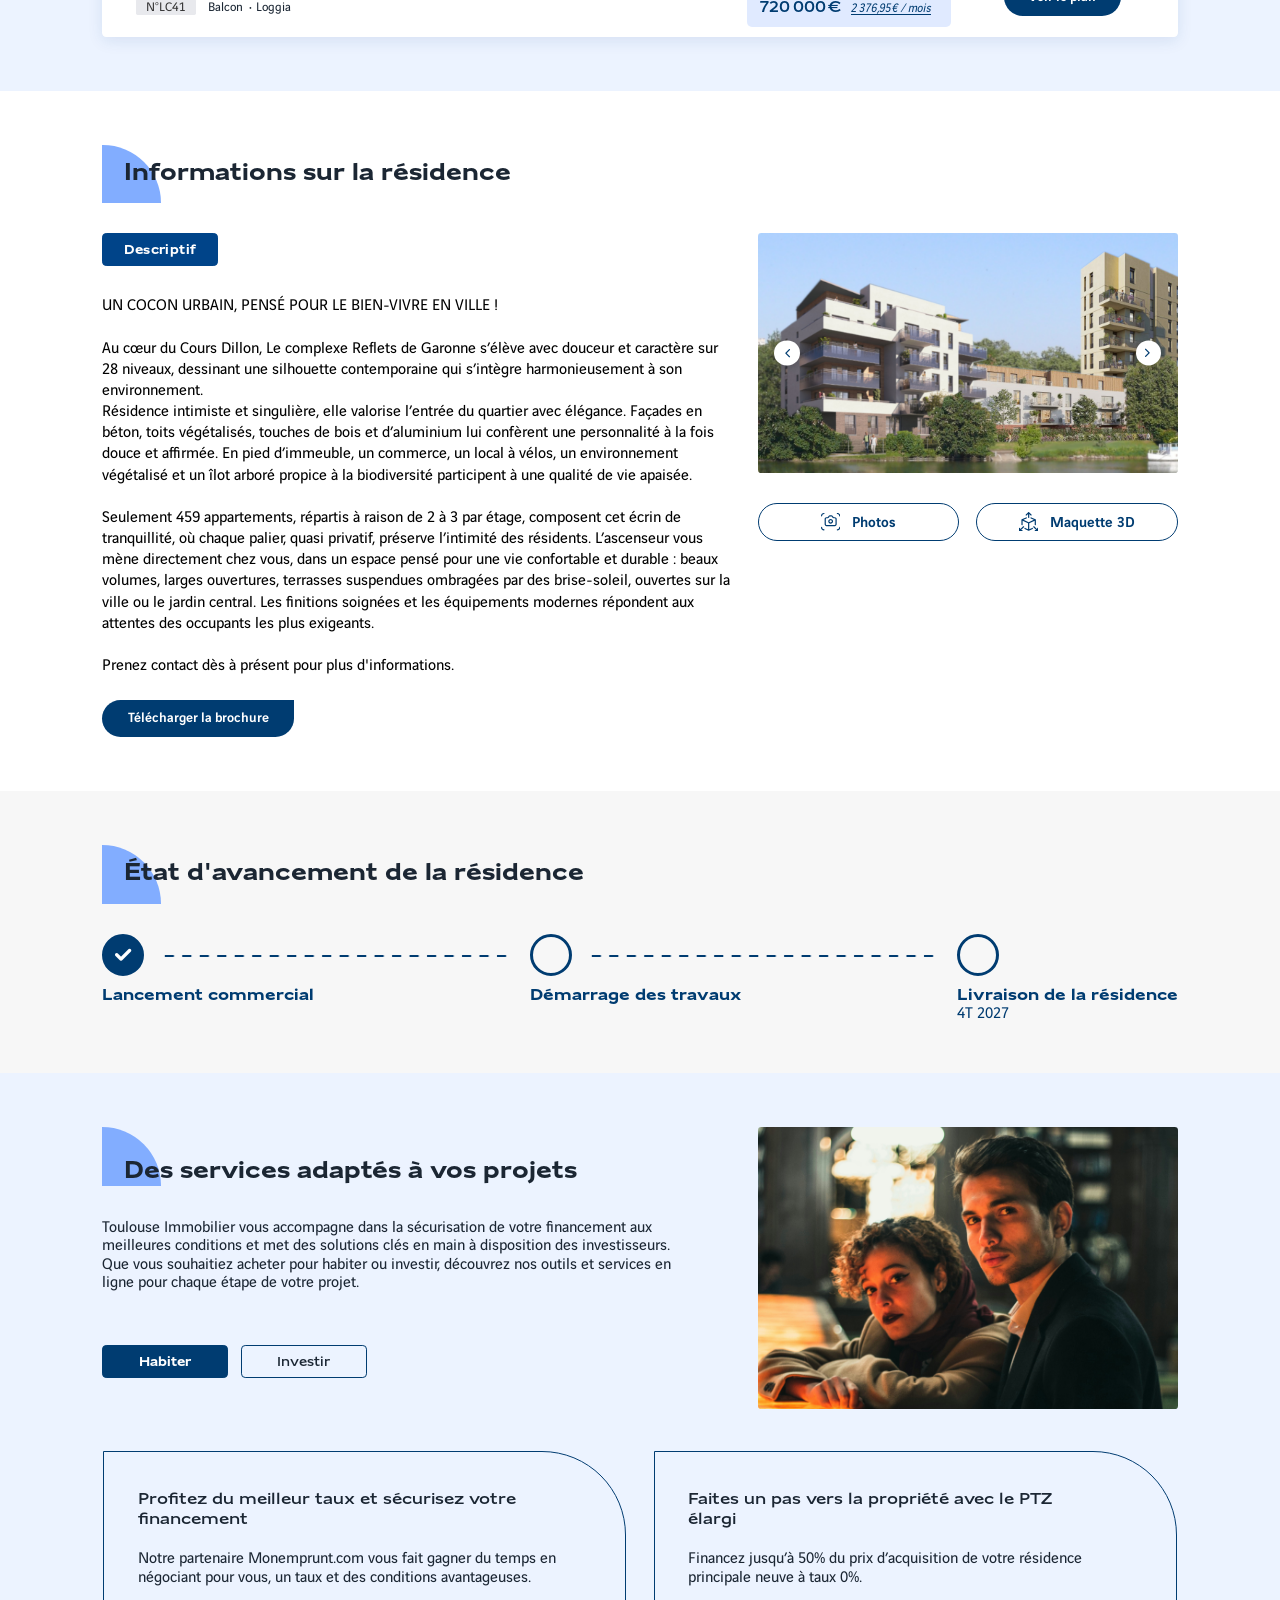
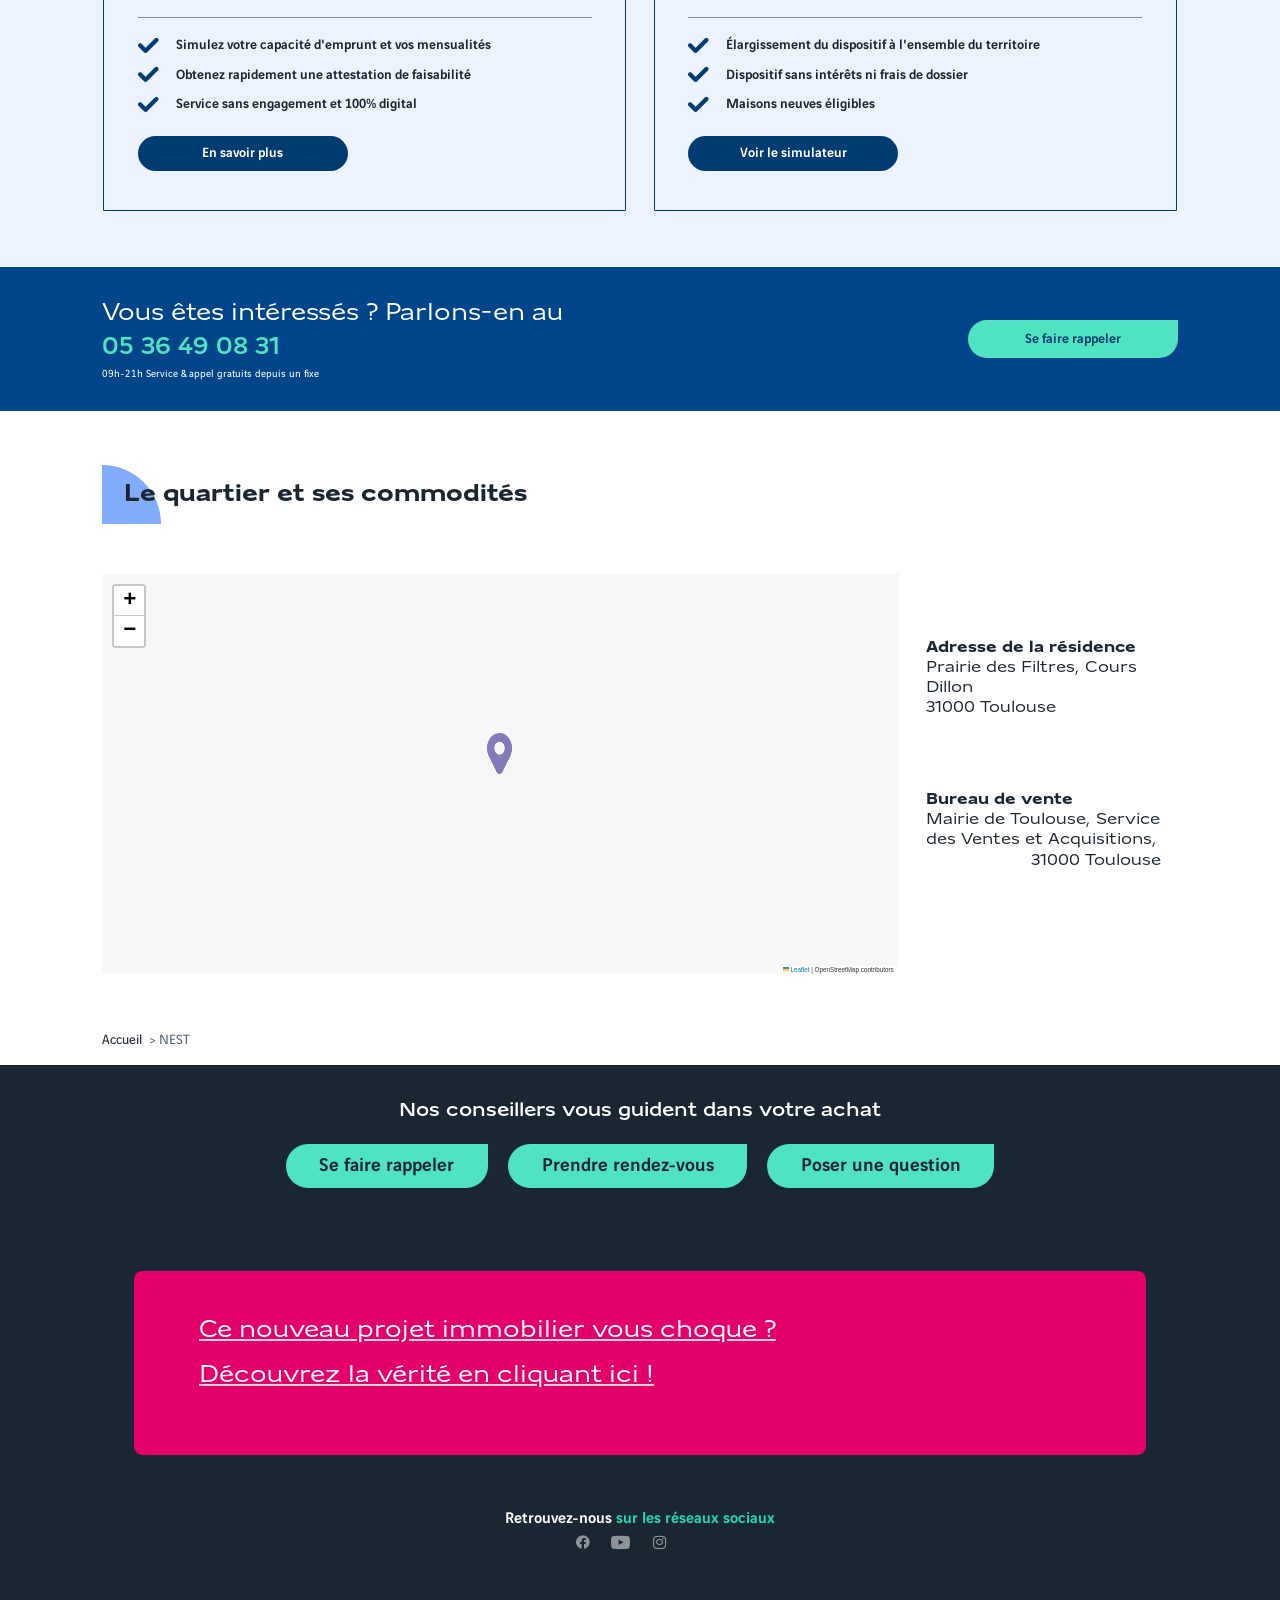
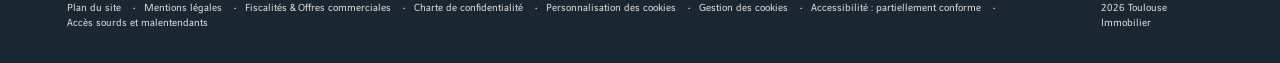
==== commit 2636855c: "Update index.html" ====
--- a/index.html
+++ b/index.html
@@ -464,7 +464,7 @@
             <div class=Program_addresses__kPryq>
                <div class=Program_address__f3ELo>
                   <h3 class=Program_title__S0Q8b>Adresse de la résidence</h3>
-                  <address>Prarie des Filtres, Cours Dillon <br>31000 Toulouse</address>
+                  <address>Prairie des Filtres, Cours Dillon <br>31000 Toulouse</address>
                </div>
                <div class=Program_address__f3ELo>
                   <h3 class=Program_title__S0Q8b>Bureau de vente</h3>
